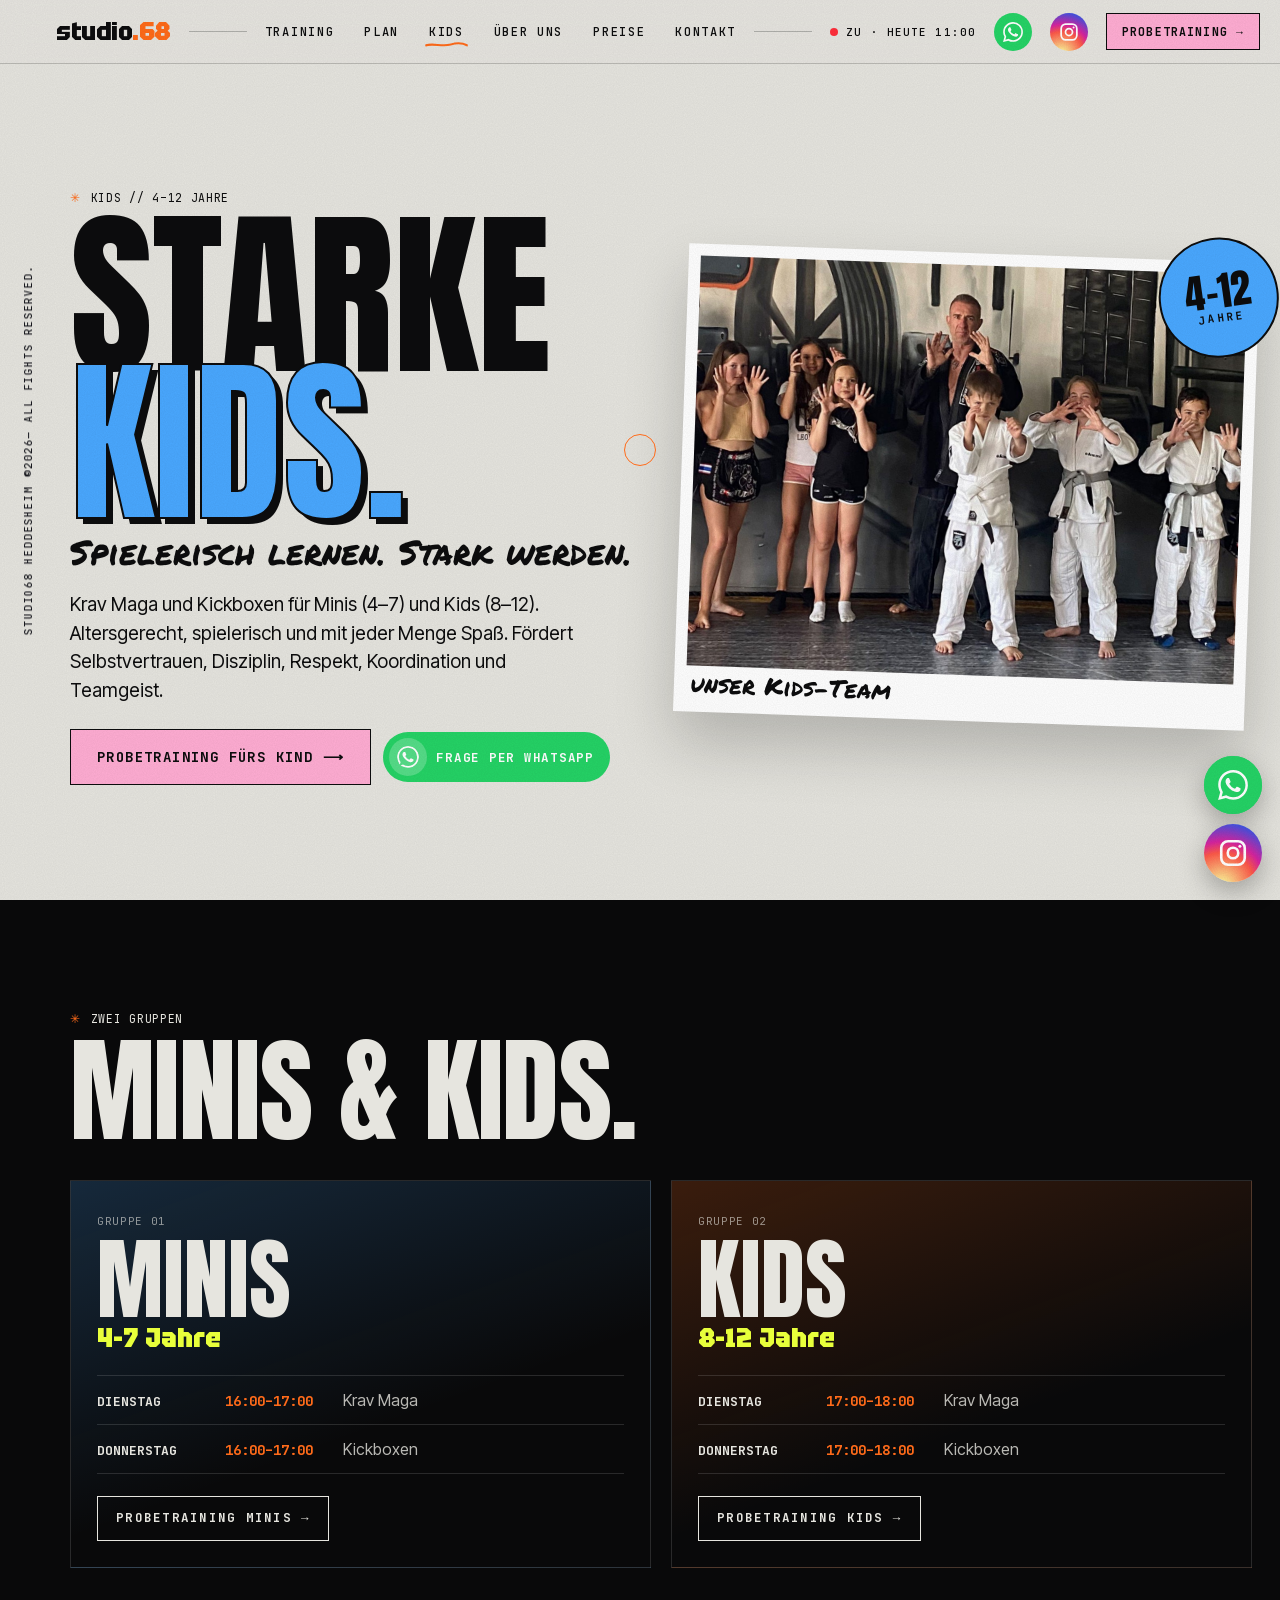
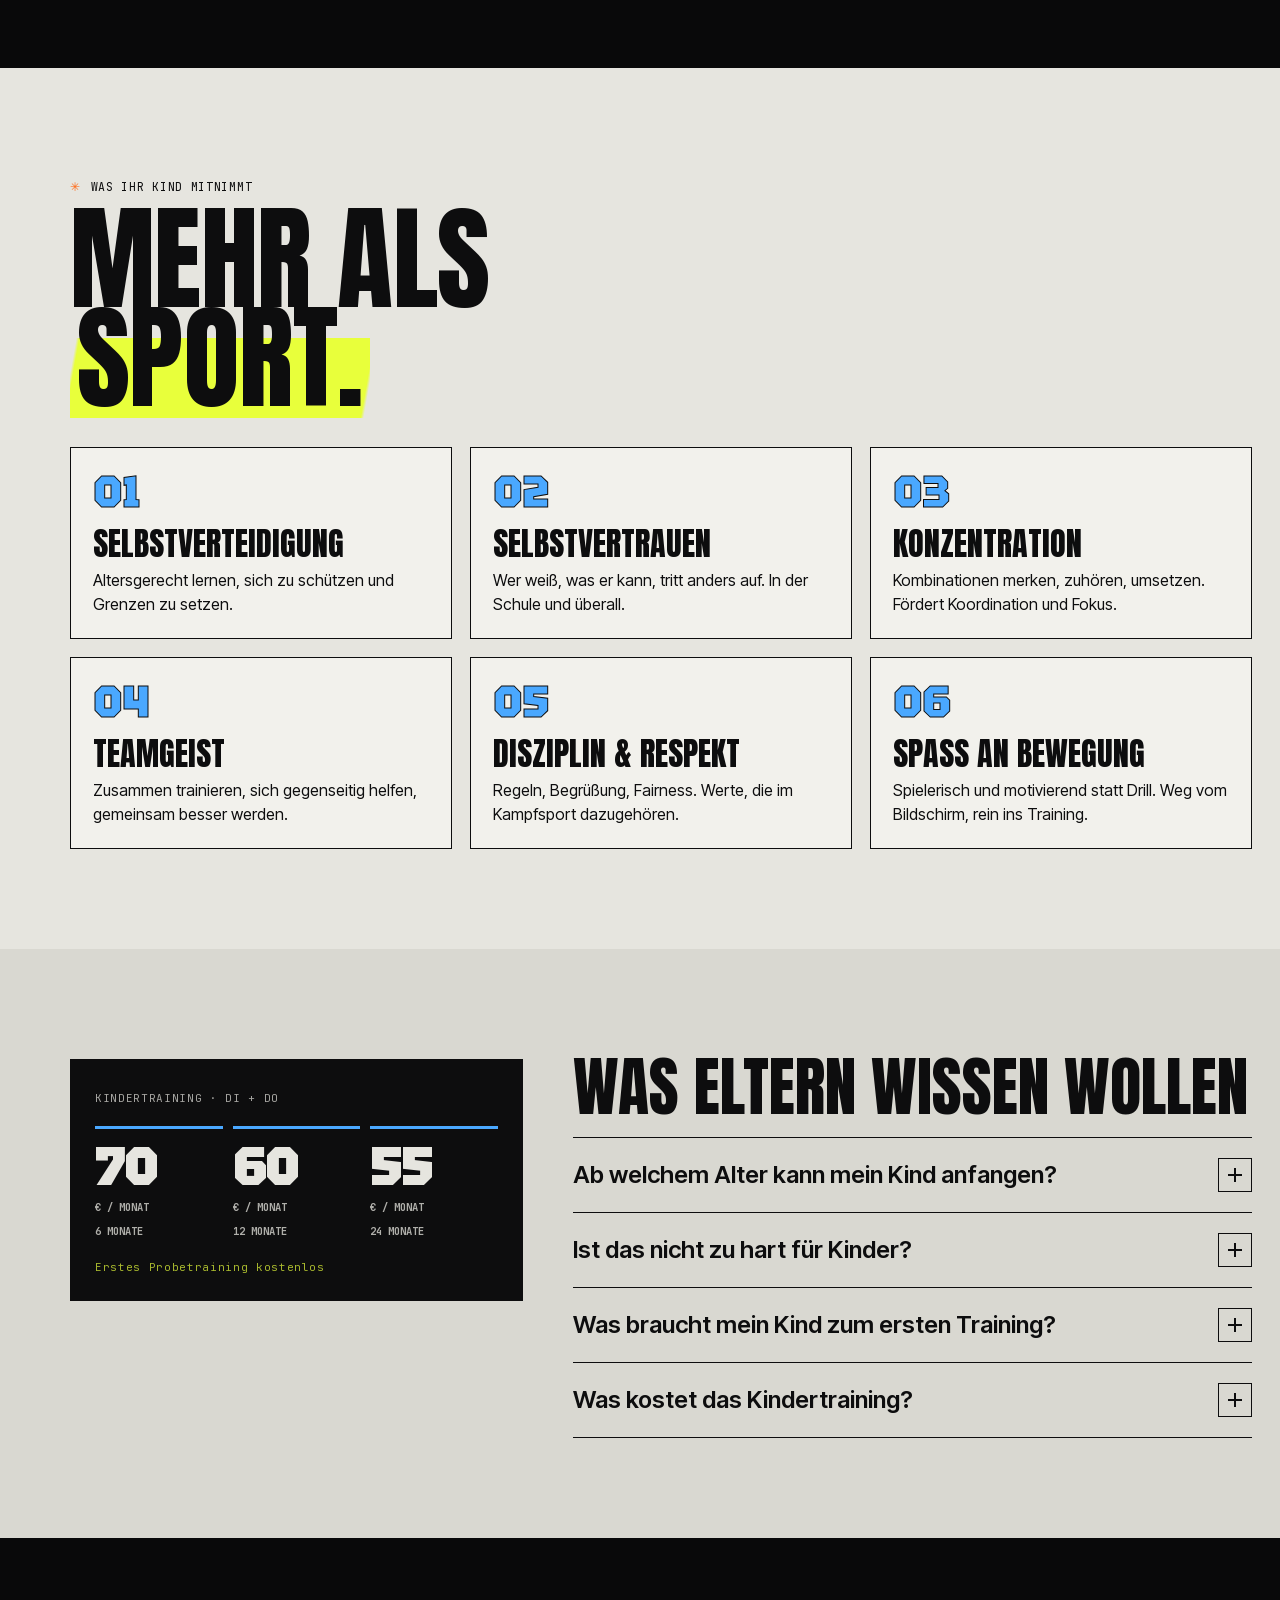
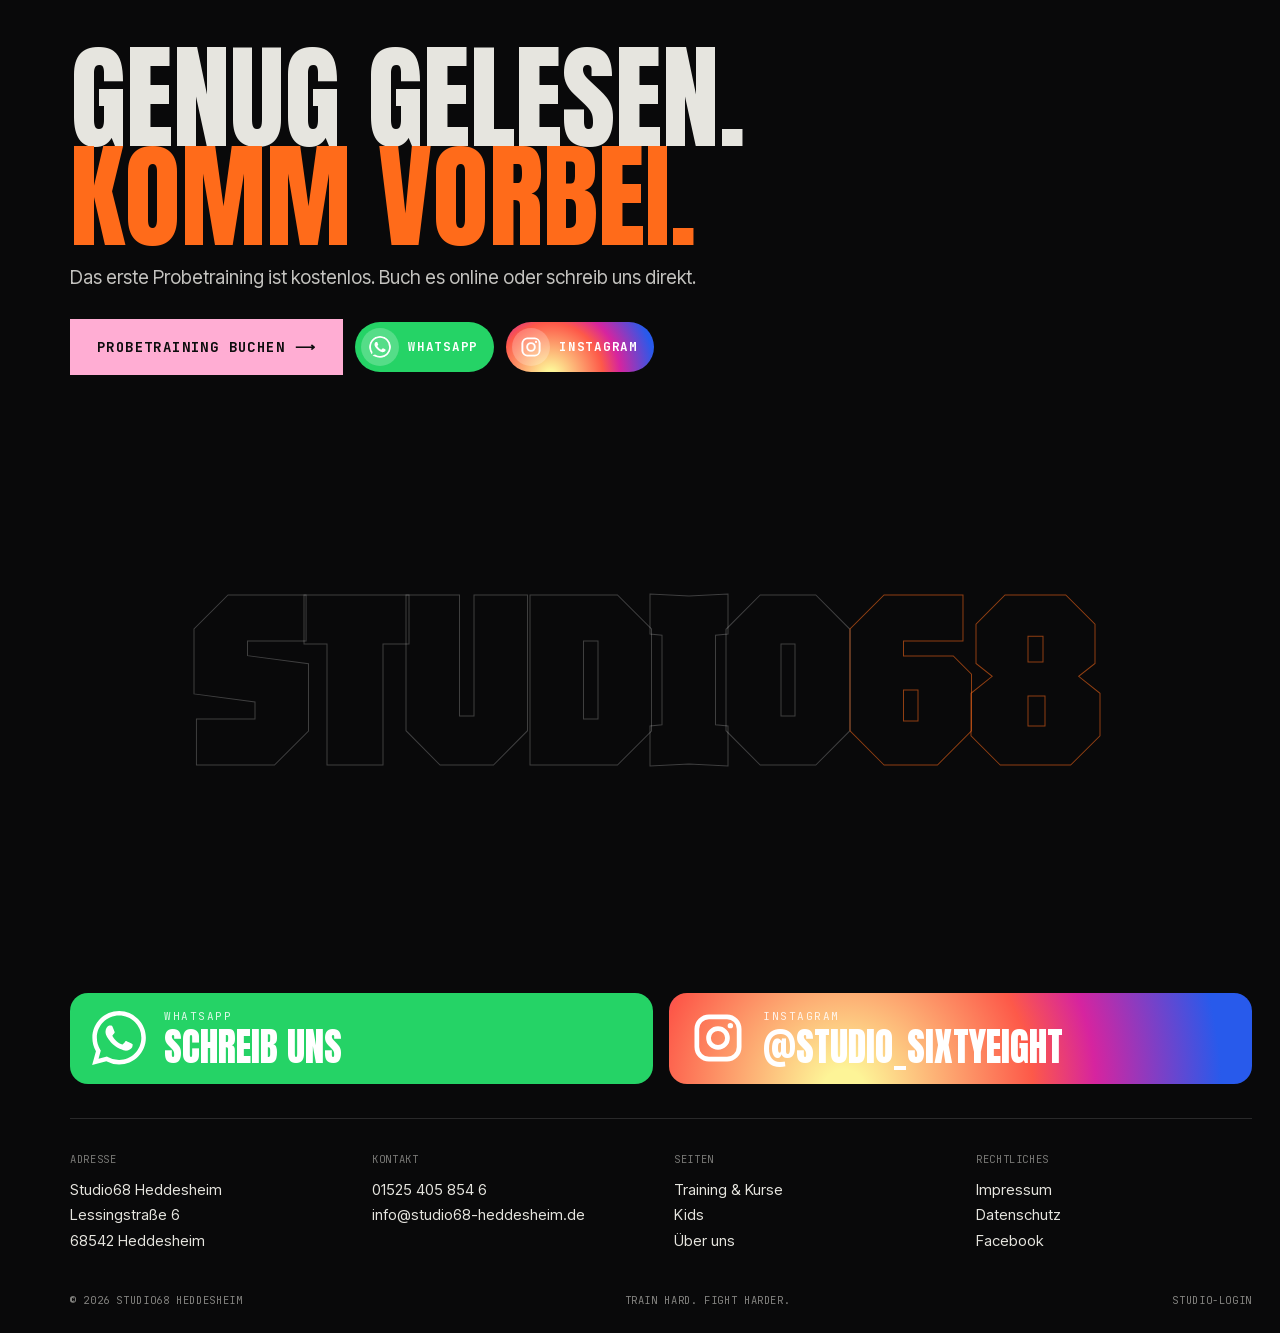
==== kids.html @ 2f8020ce "Vorschau 2026-10-18 02:53" ====
<!doctype html>
<html lang="de">
<head>
<meta charset="utf-8">
<meta name="robots" content="noindex, nofollow">
<meta name="viewport" content="width=device-width, initial-scale=1, viewport-fit=cover">
<title>Kampfsport für Kinder in Heddesheim – Krav Maga & Kickboxen ab 4 · Studio68</title>
<meta name="description" content="Kindertraining im Studio68 Heddesheim: Krav Maga und Kickboxen für Minis (4–7) und Kids (8–12). Selbstvertrauen, Respekt, Koordination. Probetraining kostenlos.">
<link rel="canonical" href="https://studio68-heddesheim.de/kids.html">
<meta property="og:title" content="Kampfsport für Kinder in Heddesheim – Krav Maga & Kickboxen ab 4 · Studio68">
<meta property="og:description" content="Kindertraining im Studio68 Heddesheim: Krav Maga und Kickboxen für Minis (4–7) und Kids (8–12). Selbstvertrauen, Respekt, Koordination. Probetraining kostenlos.">
<meta property="og:image" content="https://studio68-heddesheim.de/assets/img/og.jpg">
<meta name="theme-color" content="#0b0b0c">
<link rel="icon" href="assets/img/favicon.svg" type="image/svg+xml">
<link rel="stylesheet" href="assets/fonts/fonts.css">
<link rel="stylesheet" href="assets/css/main.css">
<script type="importmap">{ "imports": { "three": "./vendor/three/build/three.module.min.js", "three/addons/": "./vendor/three/addons/" } }</script>
</head>
<body class="sub" data-page="kids">
<main>

<section class="ki-hero paper">
  <div class="ki-l">
    <div class="mono sh-k"><span class="ast">✳</span> KIDS // 4–12 JAHRE</div>
    <h1 class="ki-h">STARKE<br><span>KIDS.</span></h1>
    <p class="ki-lede hand">Spielerisch lernen. Stark werden.</p>
    <p class="ki-text" id="kiText"></p>
    <div class="ki-btns"><a class="btn btn-pink btn-xl" href="./?d=kids#probetraining">Probetraining fürs Kind <span class="arr">⟶</span></a>
      <a class="soc-chip soc-wa" id="kiWa" href="#" target="_blank" rel="noopener"><svg class="ico" viewBox="0 0 24 24" aria-hidden="true"><path fill="currentColor" d="M12.04 2a9.9 9.9 0 0 0-8.5 14.98L2 22l5.17-1.36A9.9 9.9 0 1 0 12.04 2z"/></svg><span>Frage per WhatsApp</span></a></div>
  </div>
  <figure class="ki-photo"><img id="kiPhoto" src="assets/img/kids-group.jpg" alt="Kinder im Studio68"><figcaption class="hand">unser Kids-Team</figcaption><span class="ki-sticker"><b>4–12</b><small>JAHRE</small></span></figure>
</section>

<section class="ki-groups night">
  <div class="mono sh-k"><span class="ast">✳</span> ZWEI GRUPPEN</div>
  <h2 class="sh-h">MINIS &amp; KIDS.</h2>
  <div class="kg-row" id="kiGroups"></div>
</section>

<section class="ki-ben paper">
  <div class="mono sh-k"><span class="ast">✳</span> WAS IHR KIND MITNIMMT</div>
  <h2 class="sh-h">MEHR ALS<br><span class="mark-hi">SPORT.</span></h2>
  <div class="kb-grid" id="kiBen"></div>
</section>

<section class="ki-parents paper-2">
  <div class="ki-pr" id="kiPrice"></div>
  <div class="faq ki-faq"><h2 class="faq-h">Was Eltern wissen wollen</h2><div id="kiFaq"></div></div>
</section>

<section class="cta-band night" id="ctaBand"></section>
</main>
<noscript><p style="padding:2rem">Bitte JavaScript aktivieren. Telefon: 01525 405 854 6 · info@studio68-heddesheim.de</p></noscript>
<script type="module" src="assets/js/pages.js"></script>
</body>
</html>
---- assets/fonts/fonts.css ----
@font-face {
  font-family: 'Anton';
  font-style: normal;
  font-weight: 400;
  font-display: swap;
  src: url(../fonts/Anton-latin-ext-1Ptgg87LRO.woff2) format('woff2');
  unicode-range: U+0100-02BA, U+02BD-02C5, U+02C7-02CC, U+02CE-02D7, U+02DD-02FF, U+0304, U+0308, U+0329, U+1D00-1DBF, U+1E00-1E9F, U+1EF2-1EFF, U+2020, U+20A0-20AB, U+20AD-20C4, U+2113, U+2C60-2C7F, U+A720-A7FF;
}
@font-face {
  font-family: 'Anton';
  font-style: normal;
  font-weight: 400;
  font-display: swap;
  src: url(../fonts/Anton-latin-1Ptgg87LRO.woff2) format('woff2');
  unicode-range: U+0000-00FF, U+0131, U+0152-0153, U+02BB-02BC, U+02C6, U+02DA, U+02DC, U+0304, U+0308, U+0329, U+2000-206F, U+20AC, U+2122, U+2191, U+2193, U+2212, U+2215, U+FEFF, U+FFFD;
}
@font-face {
  font-family: 'Caveat';
  font-style: normal;
  font-weight: 500 700;
  font-display: swap;
  src: url(../fonts/Caveat-latin-ext-Wnz6HAc5bA.woff2) format('woff2');
  unicode-range: U+0100-02BA, U+02BD-02C5, U+02C7-02CC, U+02CE-02D7, U+02DD-02FF, U+0304, U+0308, U+0329, U+1D00-1DBF, U+1E00-1E9F, U+1EF2-1EFF, U+2020, U+20A0-20AB, U+20AD-20C4, U+2113, U+2C60-2C7F, U+A720-A7FF;
}
@font-face {
  font-family: 'Caveat';
  font-style: normal;
  font-weight: 500 700;
  font-display: swap;
  src: url(../fonts/Caveat-latin-Wnz6HAc5bA.woff2) format('woff2');
  unicode-range: U+0000-00FF, U+0131, U+0152-0153, U+02BB-02BC, U+02C6, U+02DA, U+02DC, U+0304, U+0308, U+0329, U+2000-206F, U+20AC, U+2122, U+2191, U+2193, U+2212, U+2215, U+FEFF, U+FFFD;
}
@font-face {
  font-family: 'Inter Tight';
  font-style: normal;
  font-weight: 400 800;
  font-display: swap;
  src: url(../fonts/InterTight-latin-ext-NGSwv5HMAF.woff2) format('woff2');
  unicode-range: U+0100-02BA, U+02BD-02C5, U+02C7-02CC, U+02CE-02D7, U+02DD-02FF, U+0304, U+0308, U+0329, U+1D00-1DBF, U+1E00-1E9F, U+1EF2-1EFF, U+2020, U+20A0-20AB, U+20AD-20C4, U+2113, U+2C60-2C7F, U+A720-A7FF;
}
@font-face {
  font-family: 'Inter Tight';
  font-style: normal;
  font-weight: 400 800;
  font-display: swap;
  src: url(../fonts/InterTight-latin-NGSwv5HMAF.woff2) format('woff2');
  unicode-range: U+0000-00FF, U+0131, U+0152-0153, U+02BB-02BC, U+02C6, U+02DA, U+02DC, U+0304, U+0308, U+0329, U+2000-206F, U+20AC, U+2122, U+2191, U+2193, U+2212, U+2215, U+FEFF, U+FFFD;
}
@font-face {
  font-family: 'JetBrains Mono';
  font-style: normal;
  font-weight: 400;
  font-display: swap;
  src: url(../fonts/JetBrainsMono-latin-ext-tDbv2o-flE.woff2) format('woff2');
  unicode-range: U+0100-02BA, U+02BD-02C5, U+02C7-02CC, U+02CE-02D7, U+02DD-02FF, U+0304, U+0308, U+0329, U+1D00-1DBF, U+1E00-1E9F, U+1EF2-1EFF, U+2020, U+20A0-20AB, U+20AD-20C4, U+2113, U+2C60-2C7F, U+A720-A7FF;
}
@font-face {
  font-family: 'JetBrains Mono';
  font-style: normal;
  font-weight: 400;
  font-display: swap;
  src: url(../fonts/JetBrainsMono-latin-tDbv2o-flE.woff2) format('woff2');
  unicode-range: U+0000-00FF, U+0131, U+0152-0153, U+02BB-02BC, U+02C6, U+02DA, U+02DC, U+0304, U+0308, U+0329, U+2000-206F, U+20AC, U+2122, U+2191, U+2193, U+2212, U+2215, U+FEFF, U+FFFD;
}
@font-face {
  font-family: 'JetBrains Mono';
  font-style: normal;
  font-weight: 500;
  font-display: swap;
  src: url(../fonts/JetBrainsMono-latin-ext-tDbv2o-flE.woff2) format('woff2');
  unicode-range: U+0100-02BA, U+02BD-02C5, U+02C7-02CC, U+02CE-02D7, U+02DD-02FF, U+0304, U+0308, U+0329, U+1D00-1DBF, U+1E00-1E9F, U+1EF2-1EFF, U+2020, U+20A0-20AB, U+20AD-20C4, U+2113, U+2C60-2C7F, U+A720-A7FF;
}
@font-face {
  font-family: 'JetBrains Mono';
  font-style: normal;
  font-weight: 500;
  font-display: swap;
  src: url(../fonts/JetBrainsMono-latin-tDbv2o-flE.woff2) format('woff2');
  unicode-range: U+0000-00FF, U+0131, U+0152-0153, U+02BB-02BC, U+02C6, U+02DA, U+02DC, U+0304, U+0308, U+0329, U+2000-206F, U+20AC, U+2122, U+2191, U+2193, U+2212, U+2215, U+FEFF, U+FFFD;
}
@font-face {
  font-family: 'JetBrains Mono';
  font-style: normal;
  font-weight: 700;
  font-display: swap;
  src: url(../fonts/JetBrainsMono-latin-ext-tDbv2o-flE.woff2) format('woff2');
  unicode-range: U+0100-02BA, U+02BD-02C5, U+02C7-02CC, U+02CE-02D7, U+02DD-02FF, U+0304, U+0308, U+0329, U+1D00-1DBF, U+1E00-1E9F, U+1EF2-1EFF, U+2020, U+20A0-20AB, U+20AD-20C4, U+2113, U+2C60-2C7F, U+A720-A7FF;
}
@font-face {
  font-family: 'JetBrains Mono';
  font-style: normal;
  font-weight: 700;
  font-display: swap;
  src: url(../fonts/JetBrainsMono-latin-tDbv2o-flE.woff2) format('woff2');
  unicode-range: U+0000-00FF, U+0131, U+0152-0153, U+02BB-02BC, U+02C6, U+02DA, U+02DC, U+0304, U+0308, U+0329, U+2000-206F, U+20AC, U+2122, U+2191, U+2193, U+2212, U+2215, U+FEFF, U+FFFD;
}
@font-face {
  font-family: 'Michroma';
  font-style: normal;
  font-weight: 400;
  font-display: swap;
  src: url(../fonts/Michroma-latin-ext-PN_zRfy9qW.woff2) format('woff2');
  unicode-range: U+0100-02BA, U+02BD-02C5, U+02C7-02CC, U+02CE-02D7, U+02DD-02FF, U+0304, U+0308, U+0329, U+1D00-1DBF, U+1E00-1E9F, U+1EF2-1EFF, U+2020, U+20A0-20AB, U+20AD-20C4, U+2113, U+2C60-2C7F, U+A720-A7FF;
}
@font-face {
  font-family: 'Michroma';
  font-style: normal;
  font-weight: 400;
  font-display: swap;
  src: url(../fonts/Michroma-latin-PN_zRfy9qW.woff2) format('woff2');
  unicode-range: U+0000-00FF, U+0131, U+0152-0153, U+02BB-02BC, U+02C6, U+02DA, U+02DC, U+0304, U+0308, U+0329, U+2000-206F, U+20AC, U+2122, U+2191, U+2193, U+2212, U+2215, U+FEFF, U+FFFD;
}
@font-face {
  font-family: 'Permanent Marker';
  font-style: normal;
  font-weight: 400;
  font-display: swap;
  src: url(../fonts/PermanentMarker-latin-Fh4uPib9Iy.woff2) format('woff2');
  unicode-range: U+0000-00FF, U+0131, U+0152-0153, U+02BB-02BC, U+02C6, U+02DA, U+02DC, U+0304, U+0308, U+0329, U+2000-206F, U+20AC, U+2122, U+2191, U+2193, U+2212, U+2215, U+FEFF, U+FFFD;
}
@font-face {
  font-family: 'Tektur';
  font-style: normal;
  font-weight: 400 900;
  font-stretch: 75% 100%;
  font-display: swap;
  src: url(../fonts/Tektur-latin-ext-XoHn2YHtS7.woff2) format('woff2');
  unicode-range: U+0100-02BA, U+02BD-02C5, U+02C7-02CC, U+02CE-02D7, U+02DD-02FF, U+0304, U+0308, U+0329, U+1D00-1DBF, U+1E00-1E9F, U+1EF2-1EFF, U+2020, U+20A0-20AB, U+20AD-20C4, U+2113, U+2C60-2C7F, U+A720-A7FF;
}
@font-face {
  font-family: 'Tektur';
  font-style: normal;
  font-weight: 400 900;
  font-stretch: 75% 100%;
  font-display: swap;
  src: url(../fonts/Tektur-latin-XoHn2YHtS7.woff2) format('woff2');
  unicode-range: U+0000-00FF, U+0131, U+0152-0153, U+02BB-02BC, U+02C6, U+02DA, U+02DC, U+0304, U+0308, U+0329, U+2000-206F, U+20AC, U+2122, U+2191, U+2193, U+2212, U+2215, U+FEFF, U+FFFD;
}
---- assets/css/main.css ----
/* ==========================================================================
   STUDIO68 HEDDESHEIM — Cybercore × Editorial × Gen X Soft Club
   ========================================================================== */
:root {
  --paper: #e6e5df;
  --paper-2: #d9d8d1;
  --paper-3: #f2f1ec;
  --ink: #0d0d0e;
  --ink-2: #2a2a2d;
  --line: rgba(13, 13, 14, .2);
  --night: #09090a;
  --night-2: #111113;
  --nline: rgba(255, 255, 255, .13);
  --orange: #ff6b1a;
  --orange-d: #e2520a;
  --pink: #ff5aa8;
  --pink-soft: #ffadd3;
  --hi: #e8ff3b;
  --teal: #3fe0cf;
  --red: #ff2e3b;
  --green: #31d158;
  --f-display: 'Anton', 'Impact', sans-serif;
  --f-tech: 'Tektur', 'Inter Tight', sans-serif;
  --f-mono: 'JetBrains Mono', ui-monospace, monospace;
  --f-body: 'Inter Tight', system-ui, sans-serif;
  --f-hand: 'Permanent Marker', 'Caveat', cursive;
  --f-script: 'Caveat', cursive;
  --f-wide: 'Michroma', 'Tektur', sans-serif;
  --gut: 56px;
  --hdr: 64px;
  --ease: cubic-bezier(.2, .8, .2, 1);
  --ease-o: cubic-bezier(.16, 1, .3, 1);
}
@media (max-width: 900px) { :root { --gut: 16px; --hdr: 58px; } }

*, *::before, *::after { box-sizing: border-box; }
html { -webkit-text-size-adjust: 100%; scroll-padding-top: var(--hdr); }
body {
  margin: 0; background: var(--paper); color: var(--ink);
  font: 400 16px/1.5 var(--f-body); overflow-x: clip;
  -webkit-font-smoothing: antialiased; text-rendering: optimizeLegibility;
}
body.is-loading { overflow: hidden; }
img { display: block; max-width: 100%; }
a { color: inherit; }
button { font: inherit; color: inherit; cursor: pointer; }
.mono { font-family: var(--f-mono); letter-spacing: .06em; }
.hand { font-family: var(--f-hand); }
.tech { font-family: var(--f-tech); }
.sr { position: absolute; width: 1px; height: 1px; overflow: hidden; clip: rect(0 0 0 0); white-space: nowrap; }
.ast { color: var(--orange); display: inline-block; animation: spin 6s linear infinite; }
@keyframes spin { to { transform: rotate(360deg); } }
::selection { background: var(--orange); color: var(--ink); }

/* grain over everything */
body::after {
  content: ''; position: fixed; inset: 0; z-index: 9990; pointer-events: none; opacity: .07;
  background-image: url("data:image/svg+xml;utf8,<svg xmlns='http://www.w3.org/2000/svg' width='160' height='160'><filter id='n'><feTurbulence type='fractalNoise' baseFrequency='.9' numOctaves='2' stitchTiles='stitch'/><feColorMatrix values='0 0 0 0 0 0 0 0 0 0 0 0 0 0 0 0 0 0 .9 0'/></filter><rect width='100%' height='100%' filter='url(%23n)'/></svg>");
  animation: grainBg 1s steps(6) infinite;
}
@keyframes grainBg { 0%{background-position:0 0} 20%{background-position:-37px 23px} 40%{background-position:41px -52px} 60%{background-position:-60px -11px} 80%{background-position:29px 47px} 100%{background-position:0 0} }
@keyframes grain { 0%{transform:translate(0,0)} 20%{transform:translate(-3%,2%)} 40%{transform:translate(2%,-4%)} 60%{transform:translate(-4%,-1%)} 80%{transform:translate(3%,3%)} 100%{transform:translate(0,0)} }

/* ---------- buttons ---------- */
.btn {
  display: inline-flex; align-items: center; justify-content: center; gap: .7em;
  font: 600 12.5px/1 var(--f-mono); letter-spacing: .1em; text-transform: uppercase; text-decoration: none;
  padding: 15px 18px; border: 1.5px solid var(--ink); background: transparent; color: var(--ink);
  transition: transform .25s var(--ease), box-shadow .25s var(--ease), background .2s, color .2s;
  white-space: nowrap; position: relative;
}
.btn:hover { transform: translate(-3px, -3px); box-shadow: 4px 4px 0 var(--ink); }
.btn:active { transform: translate(0, 0); box-shadow: 0 0 0 var(--ink); }
.btn .arr { display: inline-block; transition: transform .3s var(--ease); }
.btn:hover .arr { transform: translateX(5px); }
.btn-pink { background: var(--pink-soft); }
.btn-pink:hover { background: var(--pink); }
.btn-orange { background: var(--orange); }
.btn-ink { background: var(--ink); color: var(--paper); }
.btn-ink:hover { box-shadow: 4px 4px 0 var(--orange); }
.btn-line { background: transparent; }
.btn-xl { font-size: 14px; padding: 20px 26px; }
.night .btn, .genx .btn { border-color: var(--paper); color: var(--paper); }
.night .btn:hover { box-shadow: 4px 4px 0 var(--paper); }
.night .btn-orange, .night .btn-pink { color: var(--ink); border-color: var(--ink); }
.night .btn-pink { border-color: var(--pink-soft); }

/* ---------- preloader ---------- */
.boot { position: fixed; inset: 0; z-index: 10000; background: var(--night); color: var(--paper); display: grid; place-items: center; transition: clip-path .9s var(--ease-o); clip-path: inset(0 0 0 0); }
.boot.out { clip-path: inset(0 0 100% 0); }
.boot-in { width: min(680px, 86vw); }
.boot-top, .boot-bot { display: flex; justify-content: space-between; font: 500 11px var(--f-mono); letter-spacing: .14em; opacity: .65; }
.boot-round { font: 400 clamp(80px, 18vw, 220px)/.9 var(--f-display); margin: 18px 0 14px; letter-spacing: -.01em; }
.boot-round b { color: var(--orange); font-weight: 400; }
.boot-bar { height: 3px; background: rgba(255, 255, 255, .12); margin-bottom: 12px; }
.boot-bar i { display: block; height: 100%; width: 0; background: var(--orange); transition: width .3s; }

/* ---------- header ---------- */
.hdr {
  position: fixed; top: 0; left: 0; right: 0; z-index: 900; height: var(--hdr);
  display: flex; align-items: center; gap: 18px; padding: 0 20px 0 var(--gut);
  background: rgba(230, 229, 223, .78); backdrop-filter: blur(12px) saturate(1.2); -webkit-backdrop-filter: blur(12px) saturate(1.2);
  border-bottom: 1px solid var(--line); transition: background .35s, color .35s, border-color .35s, transform .4s var(--ease);
}
.hdr.dark { background: rgba(9, 9, 10, .72); color: var(--paper); border-color: var(--nline); }
.hdr-logo { font: 800 25px/1 var(--f-tech); letter-spacing: -.02em; text-decoration: none; display: flex; align-items: baseline; }
.hdr-logo i { font-style: normal; color: var(--orange); }
.hdr-logo b { color: var(--orange); font-weight: 900; }
.hdr-line { flex: 1; height: 1px; background: currentColor; opacity: .25; min-width: 20px; }
.hdr-nav { display: flex; gap: 30px; }
.hdr-nav a { font: 500 12px var(--f-mono); letter-spacing: .14em; text-transform: uppercase; text-decoration: none; position: relative; padding: 6px 0; }
.hdr-nav a::after { content: ''; position: absolute; left: -4px; right: -4px; bottom: -2px; height: 7px; background: url("data:image/svg+xml;utf8,<svg xmlns='http://www.w3.org/2000/svg' viewBox='0 0 100 8' preserveAspectRatio='none'><path d='M2 5 C 20 2, 40 7, 60 4 S 90 3, 98 5' stroke='%23ff6b1a' stroke-width='2.4' fill='none' stroke-linecap='round'/></svg>") center/100% 100% no-repeat; transform: scaleX(0); transform-origin: left; transition: transform .35s var(--ease); }
.hdr-nav a:hover::after, .hdr-nav a.on::after { transform: scaleX(1); }
.hdr-round { flex: 1; display: flex; align-items: center; gap: 12px; position: relative; min-width: 0; }
.hdr-round .hdr-line { flex: 1; }
.hr-txt { font-size: 10.5px; letter-spacing: .12em; white-space: nowrap; opacity: .75; text-transform: uppercase; }
.hr-txt b { font-weight: 800; color: var(--orange); }
.hr-bar { position: absolute; left: 0; right: 0; bottom: -22px; height: 2px; }
.hr-bar i { display: block; height: 100%; width: 0; background: var(--orange); }
@media (max-width: 1640px) { .hr-txt { display: none; } }
.hdr-status { display: flex; align-items: center; gap: 8px; font: 500 11px var(--f-mono); letter-spacing: .1em; text-transform: uppercase; white-space: nowrap; }
.hdr-status i { width: 8px; height: 8px; border-radius: 50%; background: var(--red); box-shadow: 0 0 0 0 currentColor; }
.hdr-status.open i { background: var(--green); animation: pulse 1.8s infinite; }
@keyframes pulse { 0% { box-shadow: 0 0 0 0 rgba(49, 209, 88, .6); } 70% { box-shadow: 0 0 0 9px rgba(49, 209, 88, 0); } 100% { box-shadow: 0 0 0 0 rgba(49, 209, 88, 0); } }
.hdr-cta { padding: 12px 15px; font-size: 11.5px; }
.hdr.dark .hdr-cta { color: var(--ink); border-color: var(--pink-soft); }
.hdr-burger { display: none; width: 44px; height: 44px; border: 1.5px solid currentColor; background: transparent; position: relative; }
.hdr-burger i { position: absolute; left: 11px; right: 11px; height: 2px; background: currentColor; transition: transform .3s var(--ease), top .3s; }
.hdr-burger i:first-child { top: 16px; } .hdr-burger i:last-child { top: 25px; }
.menu-open .hdr-burger i:first-child { top: 20px; transform: rotate(45deg); }
.menu-open .hdr-burger i:last-child { top: 20px; transform: rotate(-45deg); }

.menu { position: fixed; inset: 0; z-index: 890; background: var(--night); color: var(--paper); padding: calc(var(--hdr) + 24px) var(--gut) 28px; display: flex; flex-direction: column; justify-content: space-between; clip-path: circle(0 at calc(100% - 40px) 30px); transition: clip-path .7s var(--ease-o); visibility: hidden; }
.menu-open .menu { clip-path: circle(150% at calc(100% - 40px) 30px); visibility: visible; }
.menu-open .hdr { background: transparent; color: var(--paper); border-color: transparent; backdrop-filter: none; }
.menu-grid { position: absolute; inset: 0; background-image: linear-gradient(var(--nline) 1px, transparent 1px), linear-gradient(90deg, var(--nline) 1px, transparent 1px); background-size: 25% 20%; opacity: .5; pointer-events: none; }
.menu-nav { position: relative; display: flex; flex-direction: column; }
.menu-nav a { font: 400 clamp(46px, 13vw, 92px)/1.02 var(--f-display); text-transform: uppercase; text-decoration: none; display: flex; align-items: flex-start; gap: 10px; transform: translateY(30px); opacity: 0; transition: transform .6s var(--ease-o), opacity .6s, color .2s; }
.menu-nav a small { font: 500 11px var(--f-mono); color: var(--orange); margin-top: 10px; }
.menu-nav a:hover { color: var(--orange); }
.menu-open .menu-nav a { transform: none; opacity: 1; }
.menu-open .menu-nav a:nth-child(2) { transition-delay: .04s; } .menu-open .menu-nav a:nth-child(3) { transition-delay: .08s; }
.menu-open .menu-nav a:nth-child(4) { transition-delay: .12s; } .menu-open .menu-nav a:nth-child(5) { transition-delay: .16s; } .menu-open .menu-nav a:nth-child(6) { transition-delay: .2s; }
.menu-foot { position: relative; display: flex; flex-wrap: wrap; gap: 10px 22px; font: 500 12px var(--f-mono); letter-spacing: .12em; text-transform: uppercase; }
.menu-live { width: 100%; color: var(--teal); }

/* ---------- rails ---------- */
.rail-l { position: fixed; left: 0; top: 50%; z-index: 50; width: var(--gut); display: flex; justify-content: center; pointer-events: none; }
.rail-l { left: calc(var(--gut) / 2); width: auto; transform: translate(-50%, -50%) rotate(-90deg); font: 500 10.5px var(--f-mono); letter-spacing: .18em; white-space: nowrap; mix-blend-mode: difference; color: #fff; }
.rail-r { position: fixed; right: 14px; bottom: 18px; z-index: 60; width: 116px; font: 500 10px var(--f-mono); letter-spacing: .12em; color: #fff; mix-blend-mode: difference; pointer-events: none; text-align: right; }
.rail-round b { font: 400 30px/1 var(--f-display); letter-spacing: 0; }
.rail-name { margin: 2px 0 2px; }
.rail-clock { font: 700 13px var(--f-mono); }
.rail-bar { height: 2px; background: rgba(255, 255, 255, .25); margin-top: 5px; }
.rail-bar i { display: block; height: 100%; background: #fff; width: 0; }

/* ---------- section basics ---------- */
section { position: relative; }
.paper { background: var(--paper); }
.paper-2 { background: var(--paper-2); }
.night { background: var(--night); color: var(--paper); }
.sh-k { font-size: 11.5px; text-transform: uppercase; display: flex; gap: 10px; align-items: center; }
.sh-h { font: 400 clamp(56px, 9vw, 150px)/.86 var(--f-display); margin: 14px 0 0; text-transform: uppercase; letter-spacing: -.005em; }
.mark-hi { background: linear-gradient(100deg, transparent 0 2%, var(--hi) 3% 97%, transparent 98%) 0 72% / 100% 46% no-repeat; padding: 0 .06em; }

/* ==========================================================================
   R1 HERO
   ========================================================================== */
.hero { min-height: 100svh; padding: calc(var(--hdr) + 26px) 28px 28px var(--gut); overflow: hidden; isolation: isolate; }
.cyber-lines { position: absolute; inset: 0; pointer-events: none; }
.cyber-lines i { position: absolute; background: var(--line); z-index: 0; }
.cyber-lines i:nth-child(1) { left: var(--gut); top: var(--hdr); bottom: 0; width: 1px; }
.cyber-lines i:nth-child(2) { right: 28px; top: var(--hdr); bottom: 0; width: 1px; }
.cyber-lines i:nth-child(3) { left: 0; right: 0; bottom: 104px; height: 1px; }
.cyber-lines i:nth-child(4) { left: 52%; top: var(--hdr); height: 40px; width: 1px; }
.hero-kicker { position: relative; z-index: 3; font-size: 11.5px; display: flex; gap: 10px; align-items: center; padding-left: 14px; }
.hero-kicker .sep { opacity: .35; }

.hero-photo { position: absolute; right: 6.5vw; top: calc(var(--hdr) + 3vh); width: min(47vw, 82vh); aspect-ratio: 1; margin: 0; }
.hero-photo img { width: 100%; height: 100%; object-fit: cover; clip-path: polygon(29.3% 0, 70.7% 0, 100% 29.3%, 100% 70.7%, 70.7% 100%, 29.3% 100%, 0 70.7%, 0 29.3%); filter: contrast(1.06) saturate(1.08); transform: scale(1.08); transition: transform 1.6s var(--ease-o); }
.hero-photo figcaption { position: absolute; left: 4%; bottom: -24px; font-size: 10px; letter-spacing: .14em; opacity: .7; }
.hp-c { position: absolute; width: 18px; height: 18px; border: 0 solid var(--ink); }
.hp-c1 { left: -10px; top: -10px; border-left-width: 1.5px; border-top-width: 1.5px; }
.hp-c2 { right: -10px; top: -10px; border-right-width: 1.5px; border-top-width: 1.5px; }
.hp-c3 { left: -10px; bottom: -10px; border-left-width: 1.5px; border-bottom-width: 1.5px; }
.hp-c4 { right: -10px; bottom: -10px; border-right-width: 1.5px; border-bottom-width: 1.5px; }

.hero-title { position: relative; z-index: 3; margin: 3.2vh 0 0 -.04em; font: 400 clamp(76px, 13.4vw, 238px)/.84 var(--f-display); text-transform: uppercase; letter-spacing: -.008em; pointer-events: none; }
.ht-l { display: block; overflow: hidden; padding-bottom: .02em; }
.ht-w { display: inline-block; transform: translateY(105%); transition: transform 1.1s var(--ease-o); }
.ready .ht-w { transform: none; }
.ready .ht-l:nth-child(1) .ht-w:nth-child(2) { transition-delay: .06s; }
.ready .ht-l:nth-child(2) .ht-w { transition-delay: .12s; } .ready .ht-l:nth-child(2) .ht-w:nth-child(2) { transition-delay: .18s; }
.ready .ht-l:nth-child(3) .ht-w { transition-delay: .26s; }
.ht-l:nth-child(3) { overflow: visible; }
.ht-fit { position: relative; color: var(--ink); }
.fit-circle { position: absolute; left: -16%; top: -6%; width: 136%; height: 118%; overflow: visible; pointer-events: none; }
.fit-circle path { fill: none; stroke: var(--hi); stroke-width: 9; stroke-linecap: round; stroke-dasharray: 1000; stroke-dashoffset: 1000; mix-blend-mode: multiply; filter: drop-shadow(0 0 0 rgba(0,0,0,0)); transition: stroke-dashoffset 1.2s .9s var(--ease); }
.ready .fit-circle path { stroke-dashoffset: 0; }

.hero-film { position: absolute; z-index: 5; right: 1.6vw; top: calc(var(--hdr) + 18px); width: 132px; background: #111; padding: 0 8px; transform: rotate(7deg); box-shadow: 0 14px 30px rgba(0, 0, 0, .25); }
.film-holes { height: 16px; background: repeating-linear-gradient(90deg, transparent 0 5px, #e9e9e9 5px 12px, transparent 12px 17px) center/100% 8px no-repeat; }
.hero-film img { width: 100%; aspect-ratio: 3/4; object-fit: cover; filter: grayscale(.2) contrast(1.1); }
.hero-tag { position: absolute; z-index: 5; left: 9%; top: auto; bottom: 15%; font: 600 24px/1.05 var(--f-script); background: var(--hi); padding: 6px 12px 8px; transform: rotate(-5deg); box-shadow: 2px 3px 0 rgba(0, 0, 0, .08); }
.hero-tag b { font-weight: 700; }

.bag-canvas { position: absolute; inset: 0; width: 100%; height: 100%; z-index: 4; pointer-events: none; }
.scribbles { position: absolute; inset: 0; width: 100%; height: 100%; z-index: 5; pointer-events: none; overflow: visible; }
.scr { fill: none; stroke-linecap: round; stroke-linejoin: round; stroke-dasharray: 900; stroke-dashoffset: 900; transition: stroke-dashoffset 1.4s var(--ease); vector-effect: non-scaling-stroke; }
.scr-ink { stroke: var(--ink); stroke-width: 2.6; }
.ready .scr { stroke-dashoffset: 0; transition-delay: 1.3s; }
.hero-note { position: absolute; z-index: 6; left: 79%; top: 56%; font-size: 30px; transform: rotate(-9deg); color: var(--ink); pointer-events: none; white-space: nowrap; transition: opacity .4s; }
.hero-note::after { content: ''; position: absolute; left: -6px; right: -8px; bottom: 2px; height: 10px; background: var(--orange); opacity: .55; z-index: -1; transform: rotate(-1deg); }

.bag-hud { position: absolute; z-index: 6; right: 44px; bottom: 128px; width: 214px; padding: 10px 12px; border: 1px solid var(--ink); background: rgba(230, 229, 223, .82); font-size: 10.5px; backdrop-filter: blur(4px); }
.bag-hud::before, .bag-hud::after { content: ''; position: absolute; width: 7px; height: 7px; background: var(--ink); }
.bag-hud::before { left: -4px; top: -4px; } .bag-hud::after { right: -4px; bottom: -4px; }
.bh-row { display: flex; justify-content: space-between; align-items: center; gap: 8px; }
.bh-row b { font-weight: 700; }
.bh-big { display: flex; align-items: baseline; gap: 8px; margin: 2px 0 4px; }
.bh-big b { font: 800 50px/1 var(--f-tech); font-variant-numeric: tabular-nums; letter-spacing: -.02em; }
.bh-big span { font-size: 10px; opacity: .6; }
.bh-meter { height: 6px; border: 1px solid var(--ink); margin-bottom: 7px; position: relative; }
.bh-meter i { position: absolute; inset: 0 auto 0 0; width: 0; background: linear-gradient(90deg, var(--hi), var(--orange) 60%, var(--red)); transition: width .12s; }
.bh-snd { border: 1px solid var(--ink); background: transparent; font: 600 9.5px var(--f-mono); padding: 2px 5px; letter-spacing: .08em; }
.bh-snd[aria-pressed="false"] { opacity: .45; text-decoration: line-through; }
.bag-combo { position: absolute; z-index: 7; left: 58%; top: 26%; font-size: 52px; color: var(--orange); -webkit-text-stroke: 1.5px var(--ink); pointer-events: none; opacity: 0; transform: rotate(-8deg) scale(.6); transition: opacity .2s, transform .35s var(--ease-o); }
.bag-combo.on { opacity: 1; transform: rotate(-8deg) scale(1); }
.bag-dmg { position: absolute; inset: 0; z-index: 7; pointer-events: none; overflow: hidden; }
.dmg { position: absolute; font: 900 44px/1 var(--f-tech); color: var(--orange); -webkit-text-stroke: 1.5px var(--ink); text-shadow: 3px 3px 0 var(--ink); white-space: nowrap; animation: dmg 1s var(--ease-o) forwards; }
.dmg small { font: 700 13px var(--f-mono); -webkit-text-stroke: 0; color: var(--ink); text-shadow: none; margin-left: 4px; }
@keyframes dmg { 0% { transform: translate(-50%, -50%) scale(.4) rotate(-6deg); opacity: 0; } 15% { transform: translate(-50%, -80%) scale(1.15) rotate(-6deg); opacity: 1; } 100% { transform: translate(-50%, -190%) scale(1) rotate(-3deg); opacity: 0; } }
.impact { position: absolute; width: 10px; height: 10px; border: 3px solid var(--ink); border-radius: 50%; transform: translate(-50%, -50%); animation: impact .5s var(--ease-o) forwards; }
@keyframes impact { to { width: 170px; height: 170px; opacity: 0; border-width: 1px; } }
.bag-pop { position: absolute; z-index: 8; right: 44px; bottom: 128px; width: 214px; padding: 14px; background: var(--ink); color: var(--paper); transform: translateX(130%) rotate(4deg); transition: transform .7s var(--ease-o); }
.bag-pop:not(.on) { opacity: 0; visibility: hidden; }
.bag-pop.on { transform: none; }
.bag-pop span { font-size: 10px; opacity: .6; }
.bag-pop strong { display: block; font: 400 30px/1 var(--f-display); text-transform: uppercase; margin: 6px 0 12px; }
.bag-pop .btn { width: 100%; font-size: 11px; color: var(--ink); background: var(--orange); border-color: var(--orange); }
.hero.hit-shake { animation: shake .28s; }
@keyframes shake { 20% { transform: translate(-4px, 2px); } 40% { transform: translate(4px, -2px); } 60% { transform: translate(-2px, -1px); } 80% { transform: translate(2px, 1px); } }

.hero-sticker { position: absolute; z-index: 6; left: 41%; bottom: 128px; width: 132px; height: 132px; border-radius: 50%; background: var(--orange); display: grid; place-items: center; box-shadow: 0 0 0 1.5px var(--ink); }
.hero-sticker svg { position: absolute; inset: 0; animation: spin 14s linear infinite; }
.hero-sticker text { font: 700 13.5px var(--f-mono); letter-spacing: .16em; fill: var(--ink); }
.hero-sticker b { font: 400 44px/1 var(--f-display); }

.hero-bottom { position: absolute; z-index: 7; left: var(--gut); right: 28px; bottom: 26px; display: flex; align-items: center; gap: 14px; padding-left: 14px; }
.hb-meta { margin-left: auto; display: flex; gap: 46px; font-size: 11px; text-transform: lowercase; letter-spacing: .08em; }
.hb-meta span { position: relative; }
.hb-meta span::before { content: ''; position: absolute; left: 0; right: 0; top: -12px; height: 1px; background: var(--ink); opacity: .5; }

/* ==========================================================================
   TAPES
   ========================================================================== */
.tapes { position: relative; height: 170px; background: var(--ink); overflow: hidden; z-index: 2; }
.tape { position: absolute; left: -5%; right: -5%; height: 62px; display: flex; align-items: center; overflow: hidden; }
.tape-a { top: 26px; background: var(--orange); transform: rotate(-2.6deg); z-index: 2; box-shadow: 0 6px 0 rgba(0,0,0,.25); }
.tape-b { top: 84px; background: var(--paper); transform: rotate(2.2deg); }
.tape-b::before, .tape-b::after { content: ''; position: absolute; left: 0; right: 0; height: 7px; background: repeating-linear-gradient(-45deg, var(--ink) 0 9px, var(--hi) 9px 18px); }
.tape-b::before { top: 0; } .tape-b::after { bottom: 0; }
.tape-run { display: flex; white-space: nowrap; will-change: transform; }
.tape-run span { font: 400 34px/1 var(--f-display); text-transform: uppercase; padding: 0 22px; display: inline-flex; align-items: center; gap: 22px; }
.tape-run span::after { content: '✳'; font-size: 26px; }
.tape-b .tape-run span { font: 600 17px/1 var(--f-mono); letter-spacing: .1em; padding: 0 26px; }
.tape-b .tape-run span::after { content: '//'; color: var(--orange); font-size: 17px; }
.tape-run .alert { color: var(--red); }

/* ==========================================================================
   R2 OCTAGON
   ========================================================================== */
.octa { height: 560vh; }
.octa-sticky { position: sticky; top: 0; height: 100vh; height: 100svh; overflow: hidden; }
.octa-canvas { position: absolute; inset: 0; width: 100%; height: 100%; display: block; }
.octa-vignette { position: absolute; inset: 0; pointer-events: none; background: radial-gradient(120% 90% at 60% 45%, transparent 45%, rgba(9, 9, 10, .85) 100%), linear-gradient(90deg, rgba(9,9,10,.82) 0, rgba(9,9,10,.25) 42%, transparent 60%), linear-gradient(270deg, rgba(9,9,10,.85) 0, rgba(9,9,10,.5) 12%, transparent 22%); }
.octa-head { position: absolute; left: var(--gut); top: calc(var(--hdr) + 26px); z-index: 2; padding-left: 14px; }
.octa-k { font-size: 11.5px; display: flex; gap: 10px; }
.octa-h { font: 400 clamp(44px, 5.6vw, 96px)/.88 var(--f-display); margin: 12px 0 0; text-transform: uppercase; }
.octa-h span { color: transparent; -webkit-text-stroke: 1.5px var(--paper); }
.octa-card {
  --dc: var(--orange);
  max-height: calc(100svh - var(--hdr) - 200px); overflow: auto; scrollbar-width: none;
  position: absolute; left: var(--gut); bottom: 34px; z-index: 3; margin-left: 14px; width: min(520px, 40vw);
  background: rgba(12, 12, 14, .9); border: 1px solid var(--nline); padding: 20px 22px 22px;
  clip-path: polygon(0 0, calc(100% - 26px) 0, 100% 26px, 100% 100%, 26px 100%, 0 calc(100% - 26px));
}
.octa-card::before { content: ''; position: absolute; left: 0; top: 0; width: 64px; height: 4px; background: var(--dc); transition: background .4s; }
.octa-card.swap > * { animation: glitchIn .6s var(--ease-o) both; }
.octa-card.swap > *:nth-child(2) { animation-delay: .03s; } .octa-card.swap > *:nth-child(3) { animation-delay: .06s; } .octa-card.swap > *:nth-child(4) { animation-delay: .09s; } .octa-card.swap > *:nth-child(5) { animation-delay: .12s; } .octa-card.swap > *:nth-child(n+6) { animation-delay: .15s; }
@keyframes glitchIn { 0% { opacity: 0; transform: translateX(-14px); clip-path: inset(0 100% 0 0); } 40% { opacity: 1; } 100% { opacity: 1; transform: none; clip-path: inset(0 0 0 0); } }
.oc-top { display: flex; justify-content: space-between; font-size: 10.5px; color: var(--dc); text-transform: uppercase; }
.oc-name { font: 400 clamp(48px, 4.8vw, 80px)/.88 var(--f-display); margin: 8px 0 2px; text-transform: uppercase; }
.oc-tag { font: 600 26px/1.05 var(--f-script); color: var(--dc); margin: 4px 0 10px; }
.oc-text { font-size: 14.5px; line-height: 1.5; color: rgba(242, 241, 236, .78); margin: 0 0 12px; }
.oc-points { list-style: none; padding: 0; margin: 0 0 14px; display: grid; grid-template-columns: 1fr 1fr; gap: 6px 14px; }
.oc-points li { font: 500 11.5px/1.35 var(--f-mono); letter-spacing: .02em; padding-left: 16px; position: relative; text-transform: uppercase; }
.oc-points li::before { content: '+'; position: absolute; left: 0; color: var(--dc); font-weight: 700; }
.oc-meta { display: flex; gap: 26px; margin-bottom: 12px; }
.oc-meta .mono { font-size: 10px; opacity: .55; display: block; margin-bottom: 5px; }
.oc-int { display: flex; gap: 3px; }
.oc-int i { width: 16px; height: 9px; border: 1px solid var(--dc); }
.oc-int i.on { background: var(--dc); }
.oc-for { display: flex; flex-wrap: wrap; gap: 5px; }
.oc-for span { font: 500 10.5px var(--f-mono); padding: 3px 7px; border: 1px solid var(--nline); text-transform: uppercase; }
.oc-times { display: flex; flex-wrap: wrap; gap: 6px; margin-bottom: 16px; }
.oc-times span { font: 600 11px var(--f-mono); padding: 6px 8px; background: rgba(255, 255, 255, .07); border-left: 3px solid var(--dc); text-transform: uppercase; }
.oc-times span.x { text-decoration: line-through; opacity: .5; border-left-color: var(--red); }
.oc-times span.open { border-left-color: var(--green); }
.oc-photo { position: absolute; right: 18px; top: 46px; width: 112px; height: 112px; }
.oc-photo img { width: 100%; height: 100%; object-fit: cover; clip-path: polygon(29.3% 0, 70.7% 0, 100% 29.3%, 100% 70.7%, 70.7% 100%, 29.3% 100%, 0 70.7%, 0 29.3%); }
.octa-card .oc-cta { background: var(--dc); color: var(--ink); border-color: var(--dc); }
.octa-nav { position: absolute; right: 28px; top: 50%; transform: translateY(-50%); z-index: 3; list-style: none; margin: 0; padding: 0; display: flex; flex-direction: column; gap: 2px; }
.octa-nav button { display: flex; align-items: center; gap: 12px; background: none; border: 0; padding: 7px 0; font: 500 11.5px var(--f-mono); letter-spacing: .12em; text-transform: uppercase; color: rgba(242, 241, 236, .45); transition: color .3s; }
.octa-nav button i { width: 18px; height: 1px; background: currentColor; transition: width .4s var(--ease-o), background .3s; }
.octa-nav button.on { color: var(--paper); }
.octa-nav button.on i { width: 46px; background: var(--c, var(--orange)); height: 2px; }
.octa-nav button:hover { color: var(--paper); }
.octa-hint { position: absolute; bottom: 20px; left: 50%; transform: translateX(-50%); font-size: 10.5px; opacity: .5; z-index: 2; animation: bob 2s infinite; }
@keyframes bob { 50% { transform: translate(-50%, 5px); } }
.octa-labels { position: absolute; inset: 0; pointer-events: none; z-index: 1; }

/* ==========================================================================
   R3 PLAN
   ========================================================================== */
.plan { padding: 130px 28px 90px calc(var(--gut) + 14px); }
.sec-head { display: grid; grid-template-columns: 1fr auto; align-items: end; gap: 20px 40px; margin-bottom: 34px; }
.sec-head .sh-k { grid-column: 1 / -1; }
.plan .sh-h { font: 900 clamp(60px, 10vw, 170px)/.84 var(--f-tech); letter-spacing: -.035em; font-stretch: 75%; }
.plan .sh-h span { color: var(--orange); margin: 0 .04em; }
.plan-live { display: flex; flex-direction: column; gap: 10px; align-items: flex-end; min-width: 320px; }
.pl-clock { display: flex; align-items: baseline; gap: 10px; }
.pl-clock .mono { font-size: 10.5px; opacity: .6; }
.pl-clock b { font: 800 46px/1 var(--f-tech); font-variant-numeric: tabular-nums; letter-spacing: -.02em; }
.pl-now { font: 600 12px/1.5 var(--f-mono); letter-spacing: .06em; text-transform: uppercase; text-align: right; max-width: 380px; border: 1px solid var(--ink); padding: 10px 12px; background: var(--paper-3); }
.pl-now .live { display: inline-flex; align-items: center; gap: 6px; color: var(--red); font-weight: 700; }
.pl-now .live::before { content: ''; width: 8px; height: 8px; border-radius: 50%; background: var(--red); animation: blink 1s steps(2) infinite; }
@keyframes blink { 50% { opacity: 0; } }
.pl-now b { font-weight: 800; }
.plan-ctrl { display: flex; justify-content: space-between; align-items: center; gap: 18px; flex-wrap: wrap; margin-bottom: 16px; }
.plan-weeks { display: flex; border: 1.5px solid var(--ink); }
.pw { border: 0; background: transparent; padding: 11px 16px; font: 600 11.5px var(--f-mono); letter-spacing: .1em; text-transform: uppercase; }
.pw.on { background: var(--ink); color: var(--paper); }
.plan-filter { display: flex; flex-wrap: wrap; gap: 6px; }
.pf { display: inline-flex; align-items: center; gap: 7px; border: 1px solid var(--line); background: var(--paper-3); padding: 7px 10px; font: 500 11px var(--f-mono); letter-spacing: .06em; text-transform: uppercase; transition: opacity .2s, border-color .2s; }
.pf i { width: 9px; height: 9px; background: var(--c); }
.pf.off { opacity: .35; }
.pf:hover { border-color: var(--ink); }
.plan-days { display: none; }
.plan-grid { --hh: 50px; display: grid; grid-template-columns: 58px repeat(7, 1fr); border: 1.5px solid var(--ink); background: var(--paper-3); position: relative; }
.pg-axis { position: relative; border-right: 1px solid var(--line); }
.pg-axis span { position: absolute; right: 8px; font: 500 10px var(--f-mono); transform: translateY(-50%); opacity: .55; }
.pg-head { height: 54px; border-bottom: 1.5px solid var(--ink); display: flex; flex-direction: column; justify-content: center; padding: 0 10px; font: 600 12px var(--f-mono); letter-spacing: .1em; text-transform: uppercase; }
.pg-head small { font-weight: 400; opacity: .55; font-size: 10.5px; }
.pg-col { position: relative; border-right: 1px solid var(--line); }
.pg-col:last-child { border-right: 0; }
.pg-col.today .pg-head { background: var(--ink); color: var(--paper); }
.pg-col.today .pg-body { background: rgba(255, 107, 26, .06); }
.pg-body { position: relative; }
.pg-hl { position: absolute; left: 0; right: 0; height: 1px; background: var(--line); }
.pg-axis span.sm { opacity: .3; font-size: 9px; }
.pg-ev {
  --c: var(--orange);
  position: absolute; left: 4px; right: 4px; padding: 6px 8px; overflow: hidden; text-align: left;
  background: color-mix(in srgb, var(--c) 20%, var(--paper-3)); border: 0; border-left: 4px solid var(--c);
  transition: transform .2s var(--ease), box-shadow .2s, background .2s; display: flex; flex-direction: column; gap: 2px;
}
.pg-ev:hover { background: var(--c); transform: translate(-2px, -2px); box-shadow: 3px 3px 0 var(--ink); z-index: 3; }
.pg-ev .t { font: 600 10.5px var(--f-mono); letter-spacing: .04em; }
.pg-ev .n { font: 400 18px/1 var(--f-display); text-transform: uppercase; }
.pg-ev .l { font: 500 9.5px var(--f-mono); text-transform: uppercase; opacity: .7; }
.pg-ev .b { font: 700 9.5px var(--f-mono); text-transform: uppercase; margin-top: auto; opacity: 0; transition: opacity .2s; }
.pg-ev:hover .b { opacity: 1; }
.pg-ev.narrow { padding: 5px 6px; }
.pg-ev.narrow .n { font-size: 14px; }
.pg-ev.narrow .l, .pg-ev.narrow .b { display: none; }
.pg-ev.past { opacity: .38; }
.pg-ev.live { box-shadow: 0 0 0 2px var(--red); animation: livePulse 1.6s infinite; }
@keyframes livePulse { 50% { box-shadow: 0 0 0 5px rgba(255, 46, 59, .25); } }
.pg-ev.live::after { content: 'LIVE'; position: absolute; right: 6px; top: 6px; font: 700 9px var(--f-mono); background: var(--red); color: #fff; padding: 2px 4px; }
.pg-ev.x { background: repeating-linear-gradient(-45deg, rgba(255, 46, 59, .14) 0 6px, transparent 6px 12px), var(--paper-3); border-left-color: var(--red); cursor: not-allowed; }
.pg-ev.x .n { text-decoration: line-through; text-decoration-thickness: 2px; }
.pg-ev.x::after { content: 'FÄLLT AUS'; position: absolute; right: 4px; bottom: 6px; font: 700 9.5px var(--f-mono); color: var(--red); border: 1.5px solid var(--red); padding: 2px 4px; transform: rotate(-8deg); background: var(--paper-3); }
.pg-ev.x:hover { transform: none; box-shadow: none; background: repeating-linear-gradient(-45deg, rgba(255, 46, 59, .14) 0 6px, transparent 6px 12px), var(--paper-3); }
.pg-ev.dim { opacity: .14; pointer-events: none; }
.pg-ev .why { font: 500 9.5px var(--f-mono); color: var(--red); text-transform: uppercase; }
.pg-now { position: absolute; left: 0; right: 0; height: 2px; background: var(--red); z-index: 4; pointer-events: none; }
.pg-now::before { content: attr(data-t); position: absolute; left: 4px; top: -18px; font: 700 10px var(--f-mono); color: #fff; background: var(--red); padding: 2px 5px; }
.pg-now::after { content: ''; position: absolute; left: -5px; top: -4px; width: 10px; height: 10px; border-radius: 50%; background: var(--red); }
.plan-foot { font-size: 10.5px; opacity: .6; margin: 14px 0 0; }
.plan-empty { padding: 30px 16px; font: 500 12px var(--f-mono); text-transform: uppercase; opacity: .6; }

/* ==========================================================================
   R4 STUDIO
   ========================================================================== */
.studio { padding: 130px 28px 110px calc(var(--gut) + 14px); overflow: hidden; }
.studio-head { display: grid; grid-template-columns: 1.4fr 1fr; gap: 20px 60px; align-items: end; }
.studio-head .sh-k { grid-column: 1 / -1; }
.studio-h { font: 400 clamp(52px, 7.4vw, 128px)/.88 var(--f-display); margin: 10px 0 0; text-transform: uppercase; }
.studio-h em { font-style: normal; }
.studio-lede { font-size: 19px; line-height: 1.45; max-width: 460px; margin: 0 0 10px; }
.facts { display: grid; grid-template-columns: repeat(4, 1fr); border-top: 1.5px solid var(--ink); border-bottom: 1.5px solid var(--ink); margin: 56px 0 50px; }
.fact { padding: 20px 18px; border-right: 1px solid var(--line); }
.fact:last-child { border-right: 0; }
.fact b { display: block; font: 900 clamp(48px, 6vw, 92px)/1 var(--f-tech); letter-spacing: -.04em; font-variant-numeric: tabular-nums; }
.fact span { font: 500 11px var(--f-mono); letter-spacing: .1em; text-transform: uppercase; opacity: .7; }
.collage { display: grid; grid-template-columns: repeat(12, 1fr); grid-auto-rows: 70px; gap: 18px; }
.tile { position: relative; margin: 0; background: #fff; padding: 10px 10px 42px; box-shadow: 0 18px 40px rgba(0, 0, 0, .14), 0 2px 4px rgba(0, 0, 0, .1); transform: rotate(var(--r, 0deg)); transition: transform .5s var(--ease-o), box-shadow .5s; }
.tile:hover { transform: rotate(0deg) scale(1.03); z-index: 3; box-shadow: 0 30px 60px rgba(0, 0, 0, .25); }
.tile .ph { position: relative; width: 100%; height: 100%; overflow: hidden; background: #222; }
.tile img { width: 100%; height: 100%; object-fit: cover; transition: transform .8s var(--ease-o), filter .5s; }
.tile .ph::after { content: ''; position: absolute; inset: -10%; background: var(--src) center/cover; filter: blur(14px) saturate(1.6) hue-rotate(-28deg); mix-blend-mode: screen; opacity: 0; transform: translateX(-12%) scaleX(1.3); transition: opacity .5s, transform .9s var(--ease-o); }
.tile:hover .ph::after { opacity: .75; transform: translateX(8%) scaleX(1.3); }
.tile:hover img { filter: contrast(1.1) saturate(.8) sepia(.2) hue-rotate(140deg); }
.tile figcaption { position: absolute; left: 12px; right: 12px; bottom: 8px; font: 600 22px/1 var(--f-script); }
.tile .tp { position: absolute; top: -12px; left: 50%; width: 92px; height: 26px; transform: translateX(-50%) rotate(var(--tr, -3deg)); background: rgba(232, 255, 59, .75); mix-blend-mode: multiply; }
.tile.dark { background: var(--ink); color: var(--paper); }
.tile.film { padding: 16px 10px; background: #111; color: #eee; }
.tile.film::before, .tile.film::after { content: ''; position: absolute; left: 10px; right: 10px; height: 8px; background: repeating-linear-gradient(90deg, transparent 0 5px, #e9e9e9 5px 12px, transparent 12px 17px); }
.tile.film::before { top: 4px; } .tile.film::after { bottom: 4px; }
.tile.film figcaption { display: none; }
.note-card { position: relative; align-self: center; padding: 16px; font: 400 26px/1.1 var(--f-hand); transform: rotate(-3deg); }
.note-card small { display: block; font: 500 11px var(--f-mono); letter-spacing: .1em; margin-top: 10px; text-transform: uppercase; }
.video-slot { margin-top: 50px; position: relative; aspect-ratio: 16/9; background: var(--ink); }
.video-slot video { width: 100%; height: 100%; object-fit: cover; }

/* ==========================================================================
   R5 GEN X FIGHT NIGHT
   ========================================================================== */
.genx { min-height: 100svh; background: #0a3a3e; color: #fbeaf3; overflow: hidden; display: grid; align-items: center; padding: 120px calc(var(--gut) + 14px) 90px; }
.genx-bg { position: absolute; inset: 0; width: 100%; height: 100%; display: block; transform: scale(1.08); }
.genx-grain { position: absolute; inset: -50%; pointer-events: none; opacity: .32; mix-blend-mode: overlay; background-image: url("data:image/svg+xml;utf8,<svg xmlns='http://www.w3.org/2000/svg' width='220' height='220'><filter id='n'><feTurbulence type='fractalNoise' baseFrequency='1.2' numOctaves='3'/></filter><rect width='100%' height='100%' filter='url(%23n)'/></svg>"); animation: grain .6s steps(4) infinite; }
.genx-scan { position: absolute; inset: 0; pointer-events: none; background: repeating-linear-gradient(0deg, rgba(0, 0, 0, .14) 0 1px, transparent 1px 4px); opacity: .5; }
.genx-in { position: relative; z-index: 2; display: grid; justify-items: center; text-align: center; gap: 12px; }
.genx-k { font-size: 12px; letter-spacing: .3em; color: #ffd1e6; text-transform: uppercase; }
.genx-title { margin: 6px 0 0; font: 400 clamp(34px, 6.6vw, 118px)/1.05 var(--f-wide); letter-spacing: .03em; text-transform: uppercase; color: #ffe7f2; text-shadow: 0 0 2px #fff, 0 0 24px rgba(255, 140, 200, .55), 0 0 60px rgba(63, 224, 207, .35); }
.genx-title span { display: block; }
.genx-title span:first-child { font-size: .42em; letter-spacing: .5em; opacity: .85; margin-bottom: .2em; }
.genx-date { font-size: 14px; letter-spacing: .3em; color: var(--hi); text-transform: uppercase; min-height: 1em; }
.genx-text { max-width: 560px; font-size: 17px; line-height: 1.5; color: rgba(251, 234, 243, .85); margin: 0 0 18px; }
.genx-btns { position: absolute; right: -3vw; top: 50%; transform: translateY(-50%); display: flex; flex-direction: column; gap: 14px; z-index: 3; }
.gx-b { width: 54px; height: 54px; border-radius: 50%; background: radial-gradient(circle at 35% 30%, #ff8cc4, #e5418f 60%, #b5246b); border: 2px solid rgba(255, 255, 255, .7); display: grid; place-items: center; box-shadow: 0 6px 18px rgba(229, 65, 143, .45), inset 0 2px 4px rgba(255, 255, 255, .5); transition: transform .25s var(--ease); }
.gx-b:hover { transform: scale(1.12); }
.gx-b svg { width: 22px; height: 22px; fill: #fff; }
.reflex { width: min(560px, 100%); border: 1px solid rgba(63, 224, 207, .45); background: rgba(3, 22, 25, .55); padding: 12px; margin-top: 8px; clip-path: polygon(0 0, calc(100% - 18px) 0, 100% 18px, 100% 100%, 18px 100%, 0 calc(100% - 18px)); }
.rx-head { display: flex; justify-content: space-between; font-size: 10.5px; color: var(--teal); margin-bottom: 10px; }
.rx-pad { width: 100%; height: 190px; border: 0; background: #0b2c2f; color: #e9fffb; display: flex; flex-direction: column; align-items: center; justify-content: center; gap: 10px; transition: background .08s; touch-action: manipulation; user-select: none; -webkit-user-select: none; }
.rx-big { font: 400 clamp(26px, 4vw, 44px)/1 var(--f-wide); letter-spacing: .04em; text-transform: uppercase; }
.rx-small { font-size: 11px; opacity: .8; }
.rx-small b { color: var(--orange); }
.rx-pad.wait { background: #3a0c19; }
.rx-pad.go { background: var(--orange); color: var(--ink); }
.rx-pad.early { background: var(--red); color: #fff; }
.rx-pad.res { background: #0e3d40; }
.rx-res { min-height: 20px; margin-top: 10px; font-size: 12px; color: #ffd1e6; text-transform: uppercase; }
.rx-res a { color: var(--hi); }
.genx-video { position: fixed; inset: 0; z-index: 950; background: rgba(0, 0, 0, .9); display: grid; place-items: center; padding: 20px; }
.genx-video[hidden] { display: none; }
.genx-video video { max-width: 100%; max-height: 86vh; }
.gxv-x { position: absolute; top: 18px; right: 18px; width: 48px; height: 48px; border-radius: 50%; border: 1.5px solid #fff; background: none; color: #fff; font-size: 18px; }
.gx-msg { color: #fff; font: 400 28px var(--f-wide); text-align: center; text-transform: uppercase; }

/* ==========================================================================
   R6 TALE OF THE TAPE
   ========================================================================== */
.tape-sec { padding: 130px 28px 110px calc(var(--gut) + 14px); overflow: hidden; }
.tot { display: grid; grid-template-columns: 1fr auto 1fr; align-items: center; margin: 26px 0 30px; }
.tot-side { display: flex; flex-direction: column; }
.tot-side .mono { font-size: 11px; margin-bottom: 2.4vw; }
.tot-a .mono { color: var(--red); } .tot-b { text-align: right; align-items: flex-end; } .tot-b .mono { color: #2b6bff; }
.tot-du { font: 400 clamp(110px, 21vw, 360px)/.8 var(--f-display); letter-spacing: -.02em; }
.tot-a .tot-du { color: transparent; -webkit-text-stroke: 2px var(--ink); }
.tot-b .tot-du { color: var(--orange); text-shadow: 6px 6px 0 var(--ink); }
.tot-side .hand { font-size: 28px; margin-top: 6px; }
.tot-vs { font: 400 clamp(60px, 9vw, 150px)/1 var(--f-hand); color: var(--red); transform: rotate(-10deg); padding: 0 2vw; }
.tot-table { border-top: 1.5px solid var(--ink); }
.tt-row { display: grid; grid-template-columns: 1fr; position: relative; border-bottom: 1px solid var(--line); padding: 14px 0; }
.tt-l { position: absolute; left: 50%; top: 50%; transform: translate(-50%, -50%); font-size: 12px; font-weight: 700; background: var(--paper); padding: 4px 10px; z-index: 2; letter-spacing: .14em; }
.tt-bars { position: relative; height: 22px; }
.tt-bars i { position: absolute; top: 0; height: 100%; width: 0; transition: width 1.4s var(--ease-o); }
.tt-bars i.a { right: 50%; background: repeating-linear-gradient(-45deg, var(--ink) 0 2px, transparent 2px 7px); border: 1px solid var(--ink); }
.tt-bars i.b { left: 50%; background: var(--orange); border: 1px solid var(--ink); }
.tot-foot { display: flex; align-items: center; justify-content: space-between; gap: 18px; flex-wrap: wrap; margin: 28px 0 0; }
.tot-arrow { font-size: 26px; }
.tot-small { font-size: 10px; opacity: .45; margin: 18px 0 0; }

/* ---------- coaches ---------- */
.coaches { padding: 120px 28px 100px calc(var(--gut) + 14px); }
.coach-row { display: grid; grid-template-columns: repeat(auto-fill, minmax(260px, 1fr)); gap: 22px; margin-top: 40px; }
.coach { position: relative; border: 1px solid var(--nline); background: #131316; overflow: hidden; transform-style: preserve-3d; transition: transform .2s; }
.coach img { width: 100%; aspect-ratio: 4/5; object-fit: cover; filter: grayscale(1) contrast(1.15); }
.coach-holo { position: absolute; inset: 0; background: linear-gradient(115deg, transparent 20%, rgba(255, 90, 168, .25) 40%, rgba(63, 224, 207, .25) 55%, transparent 75%); background-size: 250% 250%; mix-blend-mode: color-dodge; pointer-events: none; }
.coach-b { padding: 14px 16px; }
.coach-b h3 { font: 400 40px/.9 var(--f-display); text-transform: uppercase; margin: 0 0 6px; }
.coach-b .mono { font-size: 11px; color: var(--orange); text-transform: uppercase; }
.coach-stats { display: grid; grid-template-columns: 1fr 1fr; gap: 4px 12px; margin-top: 10px; font: 500 11px var(--f-mono); text-transform: uppercase; }
.coach-stats span { opacity: .55; }

/* ==========================================================================
   VOICES
   ========================================================================== */
.voices { padding: 120px 28px 110px calc(var(--gut) + 14px); overflow: hidden; }
.voices-head { display: flex; justify-content: space-between; align-items: flex-end; gap: 20px; flex-wrap: wrap; }
.voices-badge { display: flex; align-items: center; gap: 14px; border: 1px solid var(--nline); padding: 10px 14px; }
.voices-badge b { font: 900 46px/1 var(--f-tech); color: var(--orange); }
.voices-badge span { font: 500 11px/1.4 var(--f-mono); text-transform: uppercase; letter-spacing: .08em; }
.voices-badge em { font-style: normal; color: var(--hi); }
.voices-stage { position: relative; min-height: 360px; margin-top: 40px; }
.vq { position: absolute; inset: 0; opacity: 0; transform: translateY(20px); transition: opacity .7s, transform .9s var(--ease-o); pointer-events: none; }
.vq.on { opacity: 1; transform: none; pointer-events: auto; }
.vq blockquote { margin: 0; font: 600 clamp(26px, 3.4vw, 54px)/1.14 var(--f-body); letter-spacing: -.02em; max-width: 1180px; }
.vq blockquote::before { content: '„'; display: block; font: 400 120px/.5 var(--f-display); color: var(--orange); height: 46px; }
.vq mark { background: none; color: inherit; position: relative; white-space: normal; box-shadow: inset 0 -.32em 0 rgba(255, 107, 26, .55); }
.vq cite { display: block; margin-top: 22px; font: 500 12px var(--f-mono); letter-spacing: .14em; text-transform: uppercase; font-style: normal; opacity: .7; }
.voices-dots { display: flex; gap: 8px; margin-top: 18px; }
.voices-dots button { width: 34px; height: 4px; border: 0; background: rgba(255, 255, 255, .2); padding: 0; }
.voices-dots button.on { background: var(--orange); }

/* ==========================================================================
   R7 PRICES
   ========================================================================== */
.prices { padding: 130px 28px 110px calc(var(--gut) + 14px); }
.prices .sh-h { font-size: clamp(54px, 7.6vw, 130px); }
.dur { display: flex; align-items: center; gap: 16px; margin: 0 0 30px; flex-wrap: wrap; }
.dur-k { font-size: 11px; }
.dur-sw { position: relative; display: flex; border: 1.5px solid var(--ink); background: var(--paper-3); }
.dur-sw button { position: relative; z-index: 1; border: 0; background: none; padding: 12px 20px; font: 700 13px var(--f-mono); letter-spacing: .08em; transition: color .3s; }
.dur-sw button.on { color: var(--paper); }
.dur-ind { position: absolute; top: 0; bottom: 0; left: 0; width: 0; background: var(--ink); transition: transform .45s var(--ease-o), width .45s var(--ease-o); }
.dur-note { font-size: 22px; transform: rotate(-3deg); }
.tickets { display: grid; grid-template-columns: 1.25fr 1fr 1fr; grid-auto-rows: auto; gap: 18px; }
.ticket { --c: var(--ink); position: relative; display: grid; grid-template-columns: 1fr 64px; background: var(--paper-3); border: 1.5px solid var(--ink); min-height: 210px;
  -webkit-mask: radial-gradient(circle 12px at calc(100% - 64px) 0, transparent 98%, #000) top/100% 51% no-repeat, radial-gradient(circle 12px at calc(100% - 64px) 100%, transparent 98%, #000) bottom/100% 51% no-repeat;
  mask: radial-gradient(circle 12px at calc(100% - 64px) 0, transparent 98%, #000) top/100% 51% no-repeat, radial-gradient(circle 12px at calc(100% - 64px) 100%, transparent 98%, #000) bottom/100% 51% no-repeat;
  transition: transform .35s var(--ease-o);
}
.ticket:hover { transform: translateY(-4px) rotate(-.4deg); }
.tk-main { padding: 18px 20px; display: flex; flex-direction: column; gap: 6px; border-right: 2px dashed var(--ink); }
.tk-k { font: 500 10.5px var(--f-mono); letter-spacing: .12em; text-transform: uppercase; opacity: .6; }
.tk-name { font: 400 40px/.92 var(--f-display); text-transform: uppercase; margin: 0; }
.tk-desc { font-size: 14px; line-height: 1.4; margin: 0; opacity: .75; max-width: 34ch; }
.tk-price { display: flex; align-items: flex-end; gap: 8px; margin-top: auto; }
.tk-price b { font: 900 72px/.8 var(--f-tech); letter-spacing: -.05em; font-variant-numeric: tabular-nums; }
.tk-price span { font: 600 12px/1.3 var(--f-mono); text-transform: uppercase; padding-bottom: 4px; }
.tk-stub { display: flex; flex-direction: column; align-items: center; justify-content: space-between; padding: 14px 0; }
.tk-stub span { writing-mode: vertical-rl; font: 600 10.5px var(--f-mono); letter-spacing: .2em; text-transform: uppercase; }
.tk-bar { width: 34px; height: 64px; background: repeating-linear-gradient(0deg, var(--ink) 0 2px, transparent 2px 4px, var(--ink) 4px 5px, transparent 5px 8px, var(--ink) 8px 11px, transparent 11px 13px); }
.ticket.featured { grid-row: span 2; background: var(--ink); color: var(--paper); border-color: var(--ink); min-height: 440px; }
.ticket.featured .tk-main { border-right-color: rgba(255, 255, 255, .35); padding: 26px 28px; }
.ticket.featured .tk-name { font-size: clamp(56px, 6vw, 96px); }
.ticket.featured .tk-price b { font-size: clamp(110px, 11vw, 170px); color: var(--orange); }
.ticket.featured .tk-desc { font-size: 17px; }
.ticket.featured .tk-bar { background: repeating-linear-gradient(0deg, var(--paper) 0 2px, transparent 2px 4px, var(--paper) 4px 5px, transparent 5px 8px, var(--paper) 8px 11px, transparent 11px 13px); }
.tk-holo { position: absolute; left: 0; right: 64px; top: 0; height: 10px; background: linear-gradient(90deg, #ff5aa8, #3fe0cf, #e8ff3b, #ff6b1a, #ff5aa8); background-size: 200% 100%; animation: holo 4s linear infinite; }
@keyframes holo { to { background-position: 200% 0; } }
.tk-badge { position: absolute; right: 90px; bottom: 150px; font: 400 24px var(--f-hand); color: var(--hi); transform: rotate(-6deg); }
.tk-feat { list-style: none; padding: 0; margin: 14px 0 0; display: grid; gap: 7px; }
.tk-feat li { font: 600 12.5px var(--f-mono); text-transform: uppercase; letter-spacing: .06em; display: flex; gap: 10px; }
.tk-feat li::before { content: '✓'; color: var(--orange); }
.tk-cta { align-self: flex-start; margin-top: 10px; }
.ticket .tk-cta { font-size: 11px; padding: 10px 12px; }
.ticket.featured .tk-cta { background: var(--orange); color: var(--ink); border-color: var(--orange); }
.extras { list-style: none; padding: 0; margin: 34px 0 0; display: grid; grid-template-columns: repeat(2, 1fr); gap: 0 40px; max-width: 980px; }
.extras li { display: flex; align-items: baseline; gap: 10px; padding: 12px 0; border-bottom: 1px solid var(--line); font: 500 13px var(--f-mono); text-transform: uppercase; letter-spacing: .04em; }
.extras li i { flex: 1; border-bottom: 1.5px dotted var(--ink); opacity: .4; transform: translateY(-4px); }
.extras li b { font-weight: 700; }
.extras li.free b { background: var(--hi); padding: 2px 6px; }

/* ==========================================================================
   R8 BOOKING / CONTRACT
   ========================================================================== */
.book { padding: 130px 28px 120px calc(var(--gut) + 14px); display: grid; grid-template-columns: .85fr 1.15fr; gap: 50px; align-items: start; overflow: hidden; }
.book-head { position: sticky; top: calc(var(--hdr) + 40px); }
.book-h { font: 400 clamp(52px, 6.4vw, 112px)/.86 var(--f-display); margin: 14px 0 20px; text-transform: uppercase; }
.book-h span { color: var(--orange); }
.book-sub { font-size: 18px; line-height: 1.5; color: rgba(242, 241, 236, .8); max-width: 440px; }
.book-alt { font-size: 12px; margin-top: 24px; opacity: .8; }
.book-alt a { color: var(--hi); }
.contract {
  min-width: 0;
  position: relative; background: #efeee7; color: var(--ink); padding: 30px 34px 34px; transform: rotate(.6deg);
  box-shadow: 0 40px 90px rgba(0, 0, 0, .55), 0 0 0 1px rgba(0,0,0,.2);
  background-image: linear-gradient(rgba(13, 13, 14, .05) 1px, transparent 1px); background-size: 100% 34px;
}
.contract::before { content: ''; position: absolute; top: -14px; left: 40%; width: 120px; height: 30px; background: rgba(232, 255, 59, .8); transform: rotate(-4deg); }
.ct-top { display: flex; justify-content: space-between; font-size: 10.5px; border-bottom: 1.5px solid var(--ink); padding-bottom: 10px; gap: 10px; flex-wrap: wrap; }
.ct-h { font: 400 54px/1 var(--f-display); text-transform: uppercase; margin: 16px 0 10px; letter-spacing: .01em; }
.ct-sentence { font: 500 21px/2.1 var(--f-body); margin: 0 0 4px; }
.ct-in { display: inline-block; vertical-align: baseline; }
.ct-in input { font: 600 21px/1.2 var(--f-body); color: var(--orange-d); background: transparent; border: 0; border-bottom: 2px dashed var(--ink); padding: 2px 4px; outline: none; width: 100%; border-radius: 0; }
.ct-in input:focus { border-bottom-style: solid; border-bottom-color: var(--orange); background: rgba(255, 107, 26, .07); }
.ct-in input::placeholder { color: rgba(13, 13, 14, .35); font-weight: 500; }
.w-name { width: min(300px, 70%); } .w-tel { width: 190px; } .w-mail { width: 260px; } .w-age { width: 70px; }
.ct-pick { font: 600 21px/1.2 var(--f-body); color: var(--orange-d); background: transparent; border: 0; border-bottom: 2px dashed var(--ink); padding: 2px 4px; }
.ct-pick::after { content: ' ▾'; font-size: .7em; color: var(--ink); }
.ct-pick:disabled { color: rgba(13, 13, 14, .35); cursor: default; }
.ct-pick.set { color: var(--ink); background: var(--hi); }
.ct-chips, .ct-slots { display: flex; flex-wrap: wrap; gap: 6px; margin: 4px 0 14px; }
.ct-chip { --c: var(--orange); display: inline-flex; align-items: center; gap: 8px; border: 1.5px solid var(--ink); background: transparent; padding: 8px 11px; font: 600 11.5px var(--f-mono); letter-spacing: .06em; text-transform: uppercase; transition: background .2s, transform .2s; }
.ct-chip i { width: 10px; height: 10px; background: var(--c); }
.ct-chip:hover { transform: translateY(-2px); }
.ct-chip.on { background: var(--ink); color: var(--paper); }
.ct-slots { display: grid; grid-template-columns: repeat(auto-fill, minmax(190px, 1fr)); }
.ct-slot { text-align: left; border: 1.5px solid var(--ink); background: transparent; padding: 8px 10px; display: flex; flex-direction: column; gap: 2px; transition: background .2s; }
.ct-slot b { font: 700 12px var(--f-mono); letter-spacing: .04em; text-transform: uppercase; }
.ct-slot span { font: 500 11px var(--f-mono); opacity: .7; text-transform: uppercase; }
.ct-slot:hover { background: rgba(255, 107, 26, .12); }
.ct-slot.on { background: var(--orange); }
.ct-slot.x { opacity: .4; text-decoration: line-through; cursor: not-allowed; }
.ct-slots-empty { font: 500 12px var(--f-mono); opacity: .6; grid-column: 1 / -1; }
.ct-seg { display: inline-flex; border: 1.5px solid var(--ink); vertical-align: middle; }
.ct-seg button { border: 0; background: none; padding: 5px 12px; font: 600 13px var(--f-mono); }
.ct-seg button.on { background: var(--ink); color: var(--paper); }
.ct-msg { display: block; margin: 10px 0 0; }
.ct-msg .mono { font-size: 10px; opacity: .6; }
.ct-msg textarea { width: 100%; border: 0; border-bottom: 2px dashed var(--ink); background: transparent; font: 500 16px/1.5 var(--f-body); resize: vertical; outline: none; padding: 4px 2px; }
.hp { position: absolute; left: -9999px; width: 1px; height: 1px; opacity: 0; }
.ct-sign { margin: 26px 0 8px; max-width: 420px; }
.ct-sigline { border-bottom: 1.5px solid var(--ink); height: 66px; display: flex; align-items: flex-end; padding: 0 6px 2px; overflow: hidden; }
.ct-sig { font: 400 46px/1 var(--f-hand); color: #1b3fd1; white-space: nowrap; transform: rotate(-4deg); transform-origin: left bottom; }
.ct-sigmeta { display: flex; justify-content: space-between; font-size: 10px; margin-top: 4px; opacity: .65; }
.ct-consent { display: flex; gap: 10px; align-items: flex-start; font-size: 13px; line-height: 1.45; margin: 14px 0 6px; max-width: 560px; }
.ct-consent input { width: 20px; height: 20px; accent-color: var(--orange); flex: none; margin-top: 1px; }
.ct-err { color: var(--red); font-size: 12px; min-height: 18px; margin: 4px 0 10px; }
.ct-go { width: 100%; justify-content: space-between; border-color: var(--ink) !important; color: var(--ink) !important; }
.ct-go[disabled] { opacity: .6; cursor: progress; }
.ct-stamp { position: absolute; right: 30px; top: 110px; border: 5px double var(--red); color: var(--red); padding: 8px 18px; text-align: center; transform: rotate(-14deg) scale(2.4); opacity: 0; pointer-events: none; font: 900 46px/1 var(--f-tech); letter-spacing: .02em; mix-blend-mode: multiply; }
.ct-stamp small { display: block; font: 700 11px var(--f-mono); letter-spacing: .2em; margin-top: 4px; }
.contract.signed .ct-stamp { animation: stamp .45s cubic-bezier(.3, 1.6, .5, 1) forwards; }
@keyframes stamp { 0% { opacity: 0; transform: rotate(-14deg) scale(2.4); } 100% { opacity: .92; transform: rotate(-14deg) scale(1); } }
.contract.signed { animation: thump .45s .3s; }
@keyframes thump { 30% { transform: rotate(.6deg) translateY(6px); } }
.ct-done { margin-top: 18px; padding: 18px; border: 1.5px solid var(--ink); background: var(--hi); }
.ct-done b { font: 400 34px/1 var(--f-display); text-transform: uppercase; }
.ct-done p { margin: 8px 0 14px; font-size: 15px; }
.ct-done-btns { display: flex; gap: 10px; flex-wrap: wrap; }
.contract .btn-line { border-color: var(--ink); color: var(--ink); }
.contract .btn-ink { color: var(--paper); border-color: var(--ink); }
.contract .btn-ink:hover { box-shadow: 4px 4px 0 var(--orange); }

/* ==========================================================================
   CONTACT
   ========================================================================== */
.contact { padding: 120px 28px 100px calc(var(--gut) + 14px); }
.ctc-grid { display: grid; grid-template-columns: 1fr 1fr; gap: 50px; align-items: start; }
.ctc-h { font: 900 clamp(46px, 5.6vw, 92px)/.9 var(--f-tech); letter-spacing: -.03em; margin: 14px 0 22px; font-stretch: 80%; }
.ctc-h span { display: block; font-size: .45em; letter-spacing: 0; font-weight: 600; opacity: .7; margin-top: 8px; }
.ctc-status { display: inline-flex; align-items: center; gap: 10px; font: 700 13px var(--f-mono); letter-spacing: .08em; text-transform: uppercase; padding: 10px 14px; border: 1.5px solid var(--ink); background: var(--paper-3); margin-bottom: 18px; }
.ctc-status i { width: 10px; height: 10px; border-radius: 50%; background: var(--red); }
.ctc-status.open i { background: var(--green); animation: pulse 1.8s infinite; }
.hours { border-collapse: collapse; width: 100%; max-width: 460px; font: 500 14px var(--f-mono); margin-bottom: 24px; }
.hours td { padding: 9px 0; border-bottom: 1px solid var(--line); text-transform: uppercase; }
.hours td:last-child { text-align: right; }
.hours tr.today td { font-weight: 800; }
.hours tr.today td:first-child::before { content: '▶ '; color: var(--orange); }
.ctc-btns { display: flex; flex-wrap: wrap; gap: 10px; }
.ctc-b { display: grid; gap: 22px; }
.radar { position: relative; aspect-ratio: 1; max-width: 460px; width: 100%; justify-self: center; background: var(--ink); border-radius: 50%; overflow: hidden; box-shadow: 0 0 0 1.5px var(--ink), 0 0 0 10px var(--paper), 0 0 0 11.5px var(--ink); }
.radar svg { width: 100%; height: 100%; }
.rd-grid circle, .rd-grid path { fill: none; stroke: rgba(63, 224, 207, .25); stroke-width: 1; }
.rd-roads path { fill: none; stroke: rgba(242, 241, 236, .35); stroke-width: 3; stroke-linecap: round; }
.rd-sweep { transform-origin: 200px 200px; animation: spin 4s linear infinite; }
.rd-sweep path { fill: url(#none); fill: rgba(63, 224, 207, .18); }
.rd-pin circle { fill: var(--orange); }
.rd-ping { animation: ping 2s infinite; transform-origin: 200px 200px; }
@keyframes ping { to { transform: scale(5); opacity: 0; } }
.radar text { font: 700 13px var(--f-mono); fill: var(--paper); letter-spacing: .1em; }
.radar text.sm { font-size: 10px; fill: var(--teal); }
.rd-l { position: absolute; bottom: 14%; left: 50%; transform: translateX(-50%); font-size: 9.5px; color: var(--teal); white-space: nowrap; }
.ctc-photo { margin: 0; position: relative; transform: rotate(-1.5deg); background: #fff; padding: 10px 10px 40px; box-shadow: 0 18px 40px rgba(0,0,0,.14); }
.ctc-photo img { width: 100%; aspect-ratio: 16/10; object-fit: cover; }
.ctc-photo figcaption { position: absolute; left: 14px; bottom: 9px; font-size: 22px; }
.faq { margin-top: 90px; max-width: 980px; }
.faq-h { font: 400 clamp(40px, 5vw, 76px)/.9 var(--f-display); text-transform: uppercase; margin: 0 0 20px; }
.faq details { border-top: 1.5px solid var(--ink); }
.faq details:last-child { border-bottom: 1.5px solid var(--ink); }
.faq summary { list-style: none; cursor: pointer; display: flex; justify-content: space-between; align-items: center; gap: 20px; padding: 20px 0; font: 600 clamp(18px, 2vw, 24px)/1.25 var(--f-body); }
.faq summary::-webkit-details-marker { display: none; }
.faq summary i { flex: none; width: 34px; height: 34px; border: 1.5px solid var(--ink); position: relative; transition: transform .35s var(--ease-o), background .2s; }
.faq summary i::before, .faq summary i::after { content: ''; position: absolute; left: 50%; top: 50%; width: 14px; height: 2px; background: currentColor; transform: translate(-50%, -50%); }
.faq summary i::after { transform: translate(-50%, -50%) rotate(90deg); }
.faq details[open] summary i { transform: rotate(45deg); background: var(--orange); }
.faq details p { margin: 0 0 22px; font-size: 17px; line-height: 1.55; max-width: 720px; }

/* ==========================================================================
   FOOTER
   ========================================================================== */
.ftr { position: relative; padding: 0 28px 24px calc(var(--gut) + 14px); overflow: hidden; }
.ftr-canvas { display: block; width: 100%; height: 62vh; min-height: 380px; position: relative; z-index: 2; }
.ftr-word { position: absolute; left: 0; right: 0; top: 12vh; text-align: center; font: 900 clamp(80px, 19vw, 360px)/.8 var(--f-tech); letter-spacing: -.05em; font-stretch: 75%; color: transparent; -webkit-text-stroke: 1px rgba(255, 255, 255, .22); pointer-events: none; white-space: nowrap; z-index: 1; }
.ftr-word span { -webkit-text-stroke-color: rgba(255, 107, 26, .55); }
.ftr-cols { display: grid; grid-template-columns: repeat(4, 1fr); gap: 26px; border-top: 1px solid var(--nline); padding-top: 26px; position: relative; z-index: 3; }
.ftr-cols .mono { font-size: 10.5px; opacity: .5; }
.ftr-cols p { margin: 8px 0 0; font-size: 15px; line-height: 1.7; }
.ftr-cols a { text-decoration: none; }
.ftr-cols a:hover { color: var(--orange); }
.ftr-bot { display: flex; justify-content: space-between; gap: 14px; flex-wrap: wrap; font-size: 10.5px; opacity: .55; margin-top: 40px; position: relative; z-index: 3; }
.ftr-admin { text-decoration: none; }

/* ---------- mobile bar / cursor ---------- */
.mbar { display: none; }
.cursor { position: fixed; left: 0; top: 0; z-index: 9995; pointer-events: none; display: none; }
.cursor i { position: absolute; left: -16px; top: -16px; width: 32px; height: 32px; border: 1.5px solid var(--orange); border-radius: 50%; transition: transform .2s var(--ease), border-color .2s; }
.cursor span { position: absolute; left: 18px; top: 10px; font: 700 10px var(--f-mono); color: var(--orange); opacity: 0; transition: opacity .2s; letter-spacing: .1em; }
.cursor.hit i { transform: scale(1.6); border-width: 2px; background: rgba(255, 107, 26, .12); }
.cursor.hit span { opacity: 1; }
@media (hover: hover) and (pointer: fine) { .cursor { display: block; } }

/* reveal */
.rv { opacity: 0; transform: translateY(40px); transition: opacity .9s var(--ease-o), transform 1.1s var(--ease-o); }
.rv.in { opacity: 1; transform: none; }

/* ==========================================================================
   RESPONSIVE
   ========================================================================== */
@media (max-width: 1180px) {
  .hdr-nav { gap: 18px; }
  .tickets { grid-template-columns: 1fr 1fr; }
  .ticket.featured { grid-column: 1 / -1; grid-row: auto; min-height: 340px; }
  .hb-meta { display: none; }
}
@media (max-width: 1020px) {
  .hdr-nav, .hdr-line, .hdr-cta, .hdr-round { display: none; }
  .hdr-status { margin-left: auto; }
  .hdr-burger { display: block; }
  .rail-l, .rail-r { display: none; }
}
@media (max-width: 900px) {
  .hero { padding: calc(var(--hdr) + 18px) var(--gut) 0; min-height: 0; height: auto; display: flex; flex-direction: column; }
  .cyber-lines i:nth-child(1), .cyber-lines i:nth-child(2), .cyber-lines i:nth-child(4) { display: none; }
  .cyber-lines i:nth-child(3) { display: none; }
  .hero-kicker { padding: 0; font-size: 10px; flex-wrap: wrap; order: 0; }
  .hero-title { order: 1; }
  .hero-photo { order: 2; }
  .bag-hud { order: 3; }
  .hero-bottom { order: 4; }
  .hdr { gap: 10px; padding-right: 12px; }
  .hdr-status { font-size: 9.5px; letter-spacing: .03em; gap: 6px; }
  .hero-title { font-size: 21.5vw; margin-top: 14px; }
  .hero-photo { position: relative; right: auto; top: auto; width: 88vw; margin: -9vw -2vw 0 auto; }
  .hero-photo figcaption { display: none; }
  .hero-film { display: none; }
  .hero-tag { left: auto; right: 2%; top: 4%; bottom: auto; font-size: 17px; }
  .bag-hud { position: relative; right: auto; bottom: auto; top: auto; width: 100%; margin-top: 14px; padding: 8px 10px; font-size: 9.5px; display: grid; grid-template-columns: auto 1fr; gap: 0 14px; align-items: center; }
  .bag-hud > .bh-row:first-child { grid-column: 1 / -1; }
  .bh-big { margin: 0; }
  .bh-big b { font-size: 34px; }
  .bh-meter { margin: 0; }
  .bag-hud > .bh-row:last-child { grid-column: 1 / -1; margin-top: 6px; }
  .hero-note { left: auto; right: 4%; top: 58%; font-size: 23px; }
  .hero-sticker { left: auto; right: 10px; bottom: auto; top: calc(var(--hdr) + 118px); width: 92px; height: 92px; }
  .hero-sticker text { font-size: 12.5px; }
  .hero-sticker b { font-size: 32px; }
  .bag-combo { left: 10%; top: 52%; font-size: 40px; }
  .bag-pop { left: 16px; right: 16px; bottom: 150px; width: auto; transform: translateY(150%); }
  .bag-pop.on { transform: none; }
  .hero-bottom { position: relative; left: auto; right: auto; bottom: auto; padding: 18px 0 26px; flex-wrap: wrap; margin-top: 10px; }
  .hero-bottom .btn-xl { flex: 1; }
  .scribbles { display: none; }
  .bag-canvas { z-index: 4; }

  .tapes { height: 128px; }
  .tape { height: 48px; }
  .tape-a { top: 18px; } .tape-b { top: 64px; }
  .tape-run span { font-size: 26px; padding: 0 14px; gap: 14px; }
  .tape-b .tape-run span { font-size: 13px; }

  .octa { height: 520vh; }
  .octa-head { top: calc(var(--hdr) + 12px); padding: 0; }
  .octa-h { font-size: 40px; }
  .octa-vignette { background: linear-gradient(180deg, rgba(9,9,10,.7) 0, transparent 22%, transparent 34%, rgba(9,9,10,.92) 56%); }
  .octa-card { left: 10px; right: 10px; bottom: 10px; margin: 0; width: auto; padding: 14px 14px 14px; max-height: 58svh; overflow: auto; }
  .oc-name { font-size: 48px; }
  .oc-tag { font-size: 21px; margin-bottom: 6px; }
  .oc-text { display: none; }
  .oc-points { gap: 4px 10px; margin-bottom: 10px; }
  .oc-points li { font-size: 10px; }
  .oc-meta { display: none; }
  .oc-photo { width: 70px; height: 70px; top: 36px; right: 12px; }
  .oc-times { margin-bottom: 12px; }
  .oc-times span { font-size: 10px; padding: 5px 6px; }
  .oc-cta { width: 100%; }
  .octa-nav { top: calc(var(--hdr) + 112px); right: 10px; left: 10px; transform: none; flex-direction: row; justify-content: space-between; }
  .octa-nav button { flex-direction: column; gap: 5px; padding: 4px 0; font-size: 0; }
  .octa-nav button::before { content: attr(data-n); font: 600 10.5px var(--f-mono); }
  .octa-nav button i { width: 24px; }
  .octa-nav button.on i { width: 34px; }
  .octa-hint { display: none; }

  .plan, .studio, .tape-sec, .coaches, .voices, .prices, .book, .contact { padding: 90px var(--gut) 70px; }
  .sec-head { grid-template-columns: 1fr; }
  .plan-live { align-items: stretch; min-width: 0; }
  .pl-now { text-align: left; max-width: none; }
  .pl-clock b { font-size: 34px; }
  .plan-ctrl { flex-direction: column; align-items: stretch; flex-wrap: nowrap; }
  .plan-weeks { align-self: flex-start; }
  .plan-filter { flex-wrap: nowrap; overflow-x: auto; margin: 0 calc(var(--gut) * -1); padding: 0 var(--gut) 4px; scrollbar-width: none; }
  .pf { flex: none; }
  .plan-days { display: flex; gap: 6px; overflow-x: auto; margin: 0 calc(var(--gut) * -1) 12px; padding: 0 var(--gut) 4px; scrollbar-width: none; }
  .pd { flex: none; min-width: 62px; border: 1.5px solid var(--ink); background: var(--paper-3); padding: 8px 6px; display: flex; flex-direction: column; align-items: center; font: 700 12px var(--f-mono); }
  .pd small { font-weight: 400; font-size: 10px; opacity: .6; }
  .pd.today { border-color: var(--orange); }
  .pd.on { background: var(--ink); color: var(--paper); }
  .pd i { width: 5px; height: 5px; border-radius: 50%; background: var(--orange); margin-top: 4px; }
  .pd i.none { background: transparent; }
  .plan-grid { display: block; border: 0; background: none; }
  .pg-list { display: flex; flex-direction: column; gap: 8px; }
  .pg-list .pg-ev { position: relative; left: auto; right: auto; top: auto !important; height: auto !important; padding: 12px 14px 12px 76px; min-height: 72px; }
  .pg-list .pg-ev .t { position: absolute; left: 12px; top: 13px; font-size: 12px; font-weight: 800; width: 56px; line-height: 1.3; }
  .pg-list .pg-ev .n { font-size: 26px; }
  .pg-list .pg-ev .b { opacity: 1; position: absolute; right: 12px; top: 12px; }
  .pg-list .pg-ev.x::after { right: 10px; bottom: 10px; }

  .studio-head { grid-template-columns: 1fr; }
  .studio-h { font-size: 15vw; }
  .studio-lede { font-size: 17px; }
  .facts { grid-template-columns: 1fr 1fr; margin: 36px 0; }
  .fact:nth-child(2) { border-right: 0; }
  .fact:nth-child(-n+2) { border-bottom: 1px solid var(--line); }
  .fact b { font-size: 50px; }
  .collage { grid-template-columns: repeat(6, 1fr); grid-auto-rows: 52px; gap: 12px; }

  .genx { padding: 110px var(--gut) 60px; }
  .genx-title { font-size: 9.4vw; }
  .genx-btns { position: relative; right: auto; top: auto; transform: none; flex-direction: row; justify-content: center; margin: 4px 0 10px; }
  .gx-b { width: 48px; height: 48px; }
  .rx-pad { height: 170px; }

  .tot { grid-template-columns: 1fr; }
  .tot-vs { text-align: center; padding: 0; margin: -10px 0; font-size: 70px; }
  .tot-du { font-size: 40vw; }
  .tt-l { font-size: 10px; }

  .voices-stage { min-height: 430px; }
  .vq blockquote { font-size: 26px; }

  .tickets { grid-template-columns: 1fr; }
  .ticket { grid-template-columns: 1fr 52px; -webkit-mask: none; mask: none; }
  .tk-name { font-size: 34px; }
  .tk-price b { font-size: 60px; }
  .ticket.featured .tk-main { padding: 20px; }
  .ticket.featured .tk-price b { font-size: 110px; }
  .ticket.featured { min-height: 0; }
  .tk-badge { right: 66px; top: 18px; font-size: 18px; }
  .extras { grid-template-columns: 1fr; }
  .extras li { font-size: 11.5px; }

  .book { grid-template-columns: 1fr; gap: 30px; }
  .book-head { position: static; }
  .book-h { font-size: 15vw; }
  .contract { padding: 22px 16px 22px; transform: none; }
  .ct-h { font-size: 40px; }
  .ct-sentence { font-size: 18px; line-height: 2.1; }
  .ct-in input, .ct-pick { font-size: 18px; }
  .w-name { width: calc(100% - 52px); } .w-tel { width: calc(100% - 170px); min-width: 140px; } .w-mail { width: calc(100% - 48px); }
  .ct-dot { display: none; }
  .book > * { min-width: 0; }
  .tk-badge { right: 64px; top: auto; bottom: 112px; }
  .ct-slots { grid-template-columns: 1fr 1fr; }
  .ct-stamp { right: 10px; top: 80px; font-size: 32px; }
  .ct-sig { font-size: 36px; }

  .ctc-grid { grid-template-columns: 1fr; gap: 40px; }
  .ctc-h { font-size: 13vw; }
  .faq { margin-top: 60px; }

  .ftr { padding: 0 var(--gut) 90px; }
  .ftr-canvas { height: 46vh; min-height: 300px; }
  .ftr-word { top: 14vh; }
  .ftr-cols { grid-template-columns: 1fr 1fr; }

  .mbar { display: flex; position: fixed; left: 10px; right: 10px; bottom: max(10px, env(safe-area-inset-bottom)); z-index: 880; gap: 8px; transform: translateY(160%); transition: transform .5s var(--ease-o); }
  .mbar.on { transform: none; }
  .mbar .btn { flex: 1; background: var(--pink-soft); box-shadow: 0 10px 30px rgba(0,0,0,.3); font-size: 13px; padding: 17px 14px; }
  .mbar-wa { width: 56px; display: grid; place-items: center; background: var(--ink); color: var(--paper); font: 700 12px var(--f-mono); text-decoration: none; border: 1.5px solid var(--paper); box-shadow: 0 10px 30px rgba(0,0,0,.3); }
}
@media (max-width: 420px) {
  .hero-bottom .btn-line { display: none; }
  .ct-slots { grid-template-columns: 1fr; }
}

@media (prefers-reduced-motion: reduce) {
  *, *::before, *::after { animation-duration: .001s !important; animation-iteration-count: 1 !important; transition-duration: .001s !important; }
  body::after { animation: none; }
}

@media (max-height: 820px) and (min-width: 901px) { .oc-text { display: none; } .octa-h { font-size: clamp(40px, 4.4vw, 76px); } }

/* ==========================================================================
   SOCIAL: WhatsApp + Instagram überall sichtbar
   ========================================================================== */
:root { --wa: #25d366; --wa-d: #128c7e; --ig: radial-gradient(circle at 30% 107%, #fdf497 0%, #fdf497 5%, #fd5949 45%, #d6249f 60%, #285aeb 90%); }
.ico { width: 1.25em; height: 1.25em; flex: none; display: block; }
.hdr-soc { width: 38px; height: 38px; border-radius: 50%; display: grid; place-items: center; color: #fff; flex: none; transition: transform .25s var(--ease); }
.hdr-soc .ico { width: 20px; height: 20px; }
.hdr-soc.wa { background: var(--wa); }
.hdr-soc.ig { background: var(--ig); }
.hdr-soc:hover { transform: scale(1.12) rotate(-6deg); }
.soc-chip { display: inline-flex; align-items: center; gap: 9px; padding: 0 16px 0 6px; height: 50px; border-radius: 30px; font: 700 12.5px var(--f-mono); letter-spacing: .06em; text-transform: uppercase; text-decoration: none; color: #fff; transition: transform .25s var(--ease), box-shadow .25s; white-space: nowrap; }
.soc-chip .ico { width: 38px; height: 38px; padding: 8px; border-radius: 50%; background: rgba(255, 255, 255, .22); }
.soc-chip.soc-wa { background: var(--wa); }
.soc-chip.soc-ig { background: var(--ig); }
.soc-chip.soc-tel { background: var(--ink); }
.soc-chip:hover { transform: translateY(-3px); box-shadow: 0 10px 24px rgba(0, 0, 0, .2); }
.hero-bottom .soc-chip { height: 46px; }
.hero-bottom .soc-chip .ico { width: 34px; height: 34px; padding: 7px; }
.book-alt { display: flex; flex-wrap: wrap; align-items: center; gap: 10px; margin-top: 26px; }
.book-alt .mono { font-size: 11px; opacity: .7; width: 100%; }
.gx-b .ico { width: 24px; height: 24px; color: #fff; }

/* schwebendes Dock */
.sdock { position: fixed; right: 18px; bottom: 18px; z-index: 870; display: flex; flex-direction: column; gap: 10px; }
.sd-b { position: relative; width: 58px; height: 58px; border-radius: 50%; display: grid; place-items: center; color: #fff; box-shadow: 0 10px 26px rgba(0, 0, 0, .28); transition: transform .3s var(--ease); text-decoration: none; }
.sd-b .ico { width: 30px; height: 30px; }
.sd-b.soc-wa { background: var(--wa); }
.sd-b.soc-wa::before { content: ''; position: absolute; inset: 0; border-radius: 50%; border: 2px solid var(--wa); animation: waPing 2.4s infinite; }
@keyframes waPing { 0% { transform: scale(1); opacity: .8; } 80%, 100% { transform: scale(1.6); opacity: 0; } }
.sd-b.soc-ig { background: var(--ig); }
.sd-b:hover { transform: scale(1.08); }
.sd-l { position: absolute; right: 70px; top: 50%; transform: translate(10px, -50%); opacity: 0; pointer-events: none; white-space: nowrap; background: var(--ink); color: var(--paper); font: 600 11.5px var(--f-mono); letter-spacing: .06em; padding: 8px 11px; transition: opacity .2s, transform .3s var(--ease); }
.sd-b:hover .sd-l { opacity: 1; transform: translate(0, -50%); }
.hero .hero-bottom { right: 100px; }

/* Menü + Footer */
.menu-soc { display: flex; flex-wrap: wrap; gap: 10px; width: 100%; }
.menu-soc .soc { display: inline-flex; align-items: center; gap: 10px; padding: 10px 16px 10px 10px; border-radius: 30px; color: #fff; text-decoration: none; font: 700 13px var(--f-mono); letter-spacing: .06em; }
.menu-soc .soc .ico { width: 26px; height: 26px; }
.soc.soc-wa { background: var(--wa); } .soc.soc-ig { background: var(--ig); } .soc.soc-tel { background: #2a2a2d; }
.ftr-social { position: relative; z-index: 3; display: grid; grid-template-columns: 1fr 1fr; gap: 16px; margin: -40px 0 34px; }
.ftr-big { display: flex; align-items: center; gap: 18px; padding: 18px 22px; border-radius: 18px; color: #fff; text-decoration: none; transition: transform .3s var(--ease); }
.ftr-big:hover { transform: translateY(-4px); }
.ftr-big .ico { width: 54px; height: 54px; }
.ftr-big span { display: flex; flex-direction: column; font: 400 clamp(26px, 3vw, 42px)/1 var(--f-display); text-transform: uppercase; }
.ftr-big small { font-size: 11px; letter-spacing: .14em; opacity: .85; margin-bottom: 6px; }
.ftr-big.soc-wa { background: var(--wa); } .ftr-big.soc-ig { background: var(--ig); }

/* Direkter Draht */
.wire { padding: 120px 28px 110px calc(var(--gut) + 14px); }
.wire-grid { display: grid; grid-template-columns: 1.25fr 1fr; gap: 22px; margin-top: 40px; }
.wire-ig, .wire-wa { position: relative; text-decoration: none; color: inherit; border: 1.5px solid var(--ink); background: var(--paper-3); padding: 18px; transition: transform .35s var(--ease-o), box-shadow .35s; }
.wire-ig:hover, .wire-wa:hover { transform: translate(-4px, -4px); box-shadow: 6px 6px 0 var(--ink); }
.wi-head { display: flex; align-items: center; gap: 14px; margin-bottom: 14px; }
.wi-logo { width: 58px; height: 58px; border-radius: 16px; background: var(--ig); color: #fff; display: grid; place-items: center; flex: none; }
.wi-logo .ico { width: 34px; height: 34px; }
.wi-head b { display: block; font: 400 30px/1 var(--f-display); text-transform: uppercase; }
.wi-head small { font-size: 10.5px; opacity: .6; }
.wi-btn { margin-left: auto; background: #0095f6; color: #fff; padding: 10px 16px; border-radius: 8px; font-size: 12px; font-weight: 700; }
.wi-grid { display: grid; grid-template-columns: repeat(3, 1fr); gap: 4px; }
.wi-p { position: relative; aspect-ratio: 1; overflow: hidden; background: #ccc; }
.wi-p img { width: 100%; height: 100%; object-fit: cover; transition: transform .6s var(--ease-o); }
.wi-p i { position: absolute; inset: 0; display: grid; place-items: center; background: rgba(0, 0, 0, .35); color: #fff; font: 700 22px var(--f-body); font-style: normal; opacity: 0; transition: opacity .25s; }
.wire-ig:hover .wi-p img { transform: scale(1.06); }
.wi-p:hover i { opacity: 1; }
.wi-foot { font-size: 11px; margin-top: 12px; opacity: .7; text-transform: uppercase; }
.wire-wa { background: #0b141a; color: #e9edef; border-color: #0b141a; display: flex; flex-direction: column; gap: 14px; overflow: hidden; }
.wire-wa:hover { box-shadow: 6px 6px 0 var(--wa); }
.wire-wa::before { content: ''; position: absolute; inset: 0; opacity: .06; background-image: radial-gradient(circle at 10px 10px, #fff 1.5px, transparent 2px); background-size: 22px 22px; }
.wa-logo { position: relative; width: 70px; height: 70px; border-radius: 50%; background: var(--wa); color: #fff; display: grid; place-items: center; box-shadow: 0 0 0 8px rgba(37, 211, 102, .18); }
.wa-logo .ico { width: 40px; height: 40px; }
.wa-chat { position: relative; display: flex; flex-direction: column; gap: 8px; flex: 1; }
.wa-msg { max-width: 86%; padding: 9px 12px; border-radius: 10px; font-size: 15px; line-height: 1.4; }
.wa-msg.in { background: #202c33; align-self: flex-start; border-top-left-radius: 2px; }
.wa-msg.out { background: #005c4b; align-self: flex-end; border-top-right-radius: 2px; }
.wa-typing { align-self: flex-start; background: #202c33; border-radius: 10px; padding: 11px 14px; display: flex; gap: 4px; }
.wa-typing i { width: 7px; height: 7px; border-radius: 50%; background: #8696a0; animation: typing 1.2s infinite; }
.wa-typing i:nth-child(2) { animation-delay: .2s; } .wa-typing i:nth-child(3) { animation-delay: .4s; }
@keyframes typing { 0%, 60%, 100% { transform: none; opacity: .5; } 30% { transform: translateY(-4px); opacity: 1; } }
.wa-cta { position: relative; font: 400 34px/1 var(--f-display); text-transform: uppercase; color: var(--wa); }
.wire-wa small { position: relative; font-size: 10.5px; opacity: .6; }

@media (max-width: 1020px) {
  .hdr-soc { width: 34px; height: 34px; }
  .sdock { display: none; }
  .hero .hero-bottom { right: 28px; }
}
@media (max-width: 900px) {
  .hdr-soc { display: none; }
  .wire { padding: 90px var(--gut) 70px; }
  .wire-grid { grid-template-columns: 1fr; }
  .wi-head b { font-size: 22px; }
  .wi-btn { padding: 8px 12px; }
  .ftr-social { grid-template-columns: 1fr; margin-top: -20px; }
  .ftr-big .ico { width: 42px; height: 42px; }
  .hero-bottom .soc-chip { flex: 1; justify-content: center; }
  .mbar-i { width: 56px; flex: none; display: grid; place-items: center; color: #fff; border-radius: 0; box-shadow: 0 10px 30px rgba(0,0,0,.3); }
  .mbar-i .ico { width: 28px; height: 28px; }
  .mbar-i.soc-wa { background: var(--wa); } .mbar-i.soc-ig { background: var(--ig); }
  .ctc-btns .soc-chip { flex: 1 1 45%; justify-content: center; }
}

/* ==========================================================================
   UNTERSEITEN
   ========================================================================== */
.sub main { padding-top: var(--hdr); }
.sub section { padding: 110px 28px 100px calc(var(--gut) + 14px); }
.cta-band { padding: 110px 28px 120px calc(var(--gut) + 14px); text-align: left; }
.cb-h { font: 400 clamp(56px, 9vw, 150px)/.86 var(--f-display); text-transform: uppercase; margin: 0 0 18px; }
.cb-h span { color: var(--orange); }
.cta-band p { font-size: 19px; color: rgba(242, 241, 236, .8); margin: 0 0 26px; }
.cb-btns { display: flex; flex-wrap: wrap; gap: 12px; align-items: center; }
.cb-btns .btn-pink { color: var(--ink); border-color: var(--pink-soft); }

/* Über uns */
.ab-hero { display: grid; grid-template-columns: 1.1fr 1fr; gap: 40px; align-items: center; min-height: calc(100svh - var(--hdr)); overflow: hidden; }
.ab-h { font: 400 clamp(72px, 11vw, 200px)/.84 var(--f-display); text-transform: uppercase; margin: 18px 0 22px; }
.ab-intro { font-size: 20px; line-height: 1.5; max-width: 560px; }
.ab-tags { display: flex; flex-wrap: wrap; gap: 6px; margin-top: 22px; }
.ab-tags span { border: 1px solid var(--ink); padding: 6px 9px; font-size: 11px; text-transform: uppercase; }
.ab-stack { position: relative; height: min(70vh, 620px); }
.ab-stack figure { position: absolute; margin: 0; background: #fff; padding: 10px 10px 40px; box-shadow: 0 24px 50px rgba(0, 0, 0, .2); }
.ab-stack img { width: 100%; height: 100%; object-fit: cover; }
.st-a { left: 0; top: 4%; width: 74%; height: 62%; transform: rotate(-3deg); }
.st-a figcaption { position: absolute; left: 14px; bottom: 8px; font-size: 22px; }
.st-b { right: 0; top: 0; width: 34%; height: 50%; transform: rotate(5deg); background: #111 !important; padding: 16px 8px !important; z-index: 2; }
.st-c { left: 22%; bottom: 0; width: 62%; height: 42%; transform: rotate(2deg); z-index: 3; }
.st-c .tp { position: absolute; top: -12px; left: 40%; width: 100px; height: 26px; background: rgba(232, 255, 59, .8); transform: rotate(-4deg); }
.ab-quote { margin: 30px 0 60px; font: 400 clamp(40px, 6vw, 104px)/.95 var(--f-display); text-transform: uppercase; max-width: 1300px; }
.ab-quote mark { background: none; color: var(--orange); }
.ab-pillars { display: grid; grid-template-columns: repeat(4, 1fr); gap: 1px; background: var(--nline); border: 1px solid var(--nline); }
.pil { background: var(--night); padding: 22px 20px 26px; }
.pil .mono { font-size: 11px; color: var(--orange); }
.pil h3 { font: 400 40px/1 var(--f-display); text-transform: uppercase; margin: 14px 0 10px; }
.pil p { margin: 0; color: rgba(242, 241, 236, .75); line-height: 1.5; }
.val-list { margin-top: 40px; border-top: 1.5px solid var(--ink); }
.val { display: grid; grid-template-columns: 90px 1.1fr 1fr; gap: 20px; align-items: baseline; padding: 26px 0; border-bottom: 1px solid var(--line); }
.val-n { font: 900 40px/1 var(--f-tech); color: var(--orange); }
.val h3 { font: 400 clamp(36px, 4.4vw, 70px)/.95 var(--f-display); text-transform: uppercase; margin: 0; }
.val p { margin: 0; font-size: 18px; line-height: 1.5; }
.ab-wins { display: grid; grid-template-columns: .9fr 1.1fr; gap: 50px; align-items: center; }
.aw-photo { position: relative; }
.aw-photo img { width: 100%; aspect-ratio: 3/4; object-fit: cover; clip-path: polygon(29.3% 0, 70.7% 0, 100% 29.3%, 100% 70.7%, 70.7% 100%, 29.3% 100%, 0 70.7%, 0 29.3%); }
.aw-photo .mono { position: absolute; left: 0; bottom: -24px; font-size: 10.5px; opacity: .6; }
.ab-wins .sh-h span { color: var(--orange); }
.aw-list { list-style: none; padding: 0; margin: 30px 0 28px; border-top: 1px solid var(--nline); }
.aw-list li { display: grid; grid-template-columns: 220px 1fr; gap: 16px; padding: 16px 0; border-bottom: 1px solid var(--nline); }
.aw-list b { font: 400 26px/1 var(--f-display); text-transform: uppercase; color: var(--orange); }
.aw-list span { color: rgba(242, 241, 236, .78); }
.ab-team .coach { background: var(--ink); color: var(--paper); }
.team-empty { grid-column: 1 / -1; border: 1.5px solid var(--ink); padding: 28px; background: var(--paper-3); max-width: 760px; }
.team-empty .hand { font-size: 32px; margin: 0 0 10px; }
.team-empty p { font-size: 18px; line-height: 1.5; margin: 0 0 18px; }
.ab-gallery { columns: 3 280px; column-gap: 18px; margin-top: 40px; }
.ag { break-inside: avoid; margin: 0 0 18px; background: #fff; padding: 10px 10px 38px; position: relative; box-shadow: 0 14px 34px rgba(0, 0, 0, .14); transform: rotate(var(--r)); transition: transform .4s var(--ease-o); }
.ag:hover { transform: rotate(0) scale(1.02); }
.ag figcaption { position: absolute; left: 12px; bottom: 8px; font-size: 21px; }
.rq-row { display: grid; grid-template-columns: repeat(3, 1fr); gap: 18px; margin-top: 30px; }
.rq { margin: 0; border: 1px solid var(--nline); padding: 22px; }
.rq p { font-size: 19px; line-height: 1.45; margin: 0 0 16px; }
.rq mark { background: none; color: inherit; box-shadow: inset 0 -.32em 0 rgba(255, 107, 26, .55); }
.rq cite { font-size: 11px; opacity: .6; font-style: normal; }

/* Kurse */
.ku-hero { padding-bottom: 50px !important; }
.ku-h { font: 400 clamp(64px, 10.5vw, 190px)/.84 var(--f-display); text-transform: uppercase; margin: 18px 0 24px; }
.ku-h span { color: transparent; -webkit-text-stroke: 2px var(--ink); }
.ku-h b { font-weight: 400; color: var(--orange); -webkit-text-stroke: 0; }
.ku-lede { font-size: 20px; line-height: 1.5; max-width: 640px; margin: 0 0 22px; }
.ku-nav { position: sticky; top: var(--hdr); z-index: 40; display: flex; gap: 6px; overflow-x: auto; padding: 10px 28px 10px calc(var(--gut) + 14px); background: rgba(230, 229, 223, .92); backdrop-filter: blur(10px); border-top: 1px solid var(--line); border-bottom: 1px solid var(--line); scrollbar-width: none; }
.ku-nav a { flex: none; display: inline-flex; align-items: center; gap: 8px; padding: 9px 12px; border: 1px solid var(--line); background: var(--paper-3); text-decoration: none; font-size: 11.5px; text-transform: uppercase; letter-spacing: .06em; transition: background .2s, color .2s; }
.ku-nav a i { width: 10px; height: 10px; background: var(--c); }
.ku-nav a.on { background: var(--ink); color: var(--paper); border-color: var(--ink); }
.dz { display: grid; grid-template-columns: 1.15fr 1fr; gap: 50px; align-items: start; border-bottom: 1px solid var(--line); background: var(--paper); scroll-margin-top: calc(var(--hdr) + 54px); }
.dz.flip { background: var(--paper-2); }
.dz.flip .dz-a { order: 2; } .dz.flip .dz-b { order: 1; }
.dz-n { font: 900 clamp(80px, 9vw, 150px)/.8 var(--f-tech); color: var(--c); -webkit-text-stroke: 1.5px var(--ink); }
.dz-sub { display: block; font-size: 11.5px; margin: 18px 0 4px; text-transform: uppercase; }
.dz-name { font: 400 clamp(56px, 7.5vw, 130px)/.86 var(--f-display); text-transform: uppercase; margin: 0; }
.dz-tag { font-size: 26px; margin: 12px 0 14px; color: var(--ink); }
.dz-tag::after { content: ''; display: block; width: 80px; height: 8px; background: var(--c); margin-top: 6px; }
.dz-text { font-size: 18px; line-height: 1.55; max-width: 600px; }
.dz-points { list-style: none; padding: 0; margin: 18px 0 24px; display: grid; grid-template-columns: 1fr 1fr; gap: 8px 18px; }
.dz-points li { font: 600 12px/1.35 var(--f-mono); text-transform: uppercase; padding-left: 18px; position: relative; }
.dz-points li::before { content: '+'; position: absolute; left: 0; color: var(--c); font-weight: 800; -webkit-text-stroke: .3px var(--ink); }
.dz-btns { display: flex; flex-wrap: wrap; gap: 10px; align-items: center; }
.dz-cta { background: var(--c); }
.dz-photo { margin: 0 0 18px; background: #fff; padding: 10px; box-shadow: 0 18px 40px rgba(0, 0, 0, .14); transform: rotate(1.5deg); }
.dz-photo img { width: 100%; aspect-ratio: 4/3; object-fit: cover; }
.dz-type { height: 210px; margin-bottom: 18px; background: var(--c); border: 1.5px solid var(--ink); overflow: hidden; display: flex; flex-direction: column; justify-content: center; }
.dz-type span { font: 400 92px/.82 var(--f-display); text-transform: uppercase; white-space: nowrap; color: var(--ink); animation: slide 18s linear infinite; padding-left: 20px; }
.dz-type span:nth-child(2) { color: transparent; -webkit-text-stroke: 1.5px var(--ink); animation-direction: reverse; }
@keyframes slide { from { transform: translateX(0); } to { transform: translateX(-40%); } }
.dz-card { border: 1.5px solid var(--ink); background: var(--paper-3); }
.dz-row { display: flex; justify-content: space-between; align-items: center; gap: 12px; padding: 12px 14px; border-bottom: 1px solid var(--line); }
.dz-row .mono { font-size: 10.5px; }
.dz-int { display: flex; gap: 3px; } .dz-int i { width: 18px; height: 10px; border: 1.5px solid var(--ink); } .dz-int i.on { background: var(--c); }
.dz-for { display: flex; flex-wrap: wrap; gap: 4px; justify-content: flex-end; }
.dz-for b { font: 600 10.5px var(--f-mono); text-transform: uppercase; border: 1px solid var(--ink); padding: 3px 6px; }
.dz-when { padding: 12px 14px; }
.dz-when > .mono { display: block; font-size: 10.5px; margin-bottom: 8px; }
.dz-t { display: grid; grid-template-columns: 110px 110px 1fr; gap: 8px; padding: 8px 0; border-top: 1px dashed var(--line); font-size: 14px; align-items: baseline; }
.dz-t b { font: 700 12.5px var(--f-mono); text-transform: uppercase; }
.dz-t span { font: 700 13px var(--f-mono); }
.dz-t em { font-style: normal; font-size: 13.5px; opacity: .75; }
.dz-t.x span { text-decoration: line-through; color: var(--red); }
.dz-t.x em { color: var(--red); opacity: 1; font-weight: 600; }

/* Kids */
.ki-hero { display: grid; grid-template-columns: 1fr 1fr; gap: 40px; align-items: center; min-height: calc(100svh - var(--hdr)); overflow: hidden; }
.ki-h { font: 400 clamp(90px, 14vw, 250px)/.82 var(--f-display); text-transform: uppercase; margin: 16px 0 10px; }
.ki-h span { color: #4aa8ff; -webkit-text-stroke: 2px var(--ink); text-shadow: 6px 6px 0 var(--ink); }
.ki-lede { font-size: 34px; margin: 6px 0 14px; }
.ki-text { font-size: 19px; line-height: 1.5; max-width: 520px; margin: 0 0 24px; }
.ki-btns { display: flex; flex-wrap: wrap; gap: 12px; align-items: center; }
.ki-photo { position: relative; margin: 0; background: #fff; padding: 12px 12px 46px; transform: rotate(2deg); box-shadow: 0 30px 60px rgba(0, 0, 0, .2); }
.ki-photo img { width: 100%; aspect-ratio: 4/3; object-fit: cover; }
.ki-photo figcaption { position: absolute; left: 16px; bottom: 10px; font-size: 24px; }
.ki-sticker { position: absolute; right: -20px; top: -24px; width: 120px; height: 120px; border-radius: 50%; background: #4aa8ff; border: 2px solid var(--ink); display: flex; flex-direction: column; align-items: center; justify-content: center; transform: rotate(-10deg); }
.ki-sticker b { font: 400 40px/1 var(--f-display); }
.ki-sticker small { font: 700 11px var(--f-mono); letter-spacing: .2em; }
.kg-row { display: grid; grid-template-columns: 1fr 1fr; gap: 20px; margin-top: 40px; }
.kg { border: 1px solid var(--nline); padding: 26px; position: relative; overflow: hidden; }
.kg.a { background: linear-gradient(160deg, rgba(74, 168, 255, .2), transparent 60%); }
.kg.b { background: linear-gradient(160deg, rgba(255, 107, 26, .2), transparent 60%); }
.kg .mono { font-size: 11px; opacity: .6; }
.kg h3 { font: 400 clamp(60px, 7vw, 110px)/.85 var(--f-display); text-transform: uppercase; margin: 10px 0 4px; }
.kg-age { font: 900 26px var(--f-tech); color: var(--hi); }
.kg-t { margin: 20px 0 22px; border-top: 1px solid var(--nline); }
.kg-t div { display: grid; grid-template-columns: 120px 110px 1fr; gap: 8px; padding: 12px 0; border-bottom: 1px solid var(--nline); align-items: baseline; }
.kg-t b { font: 700 13px var(--f-mono); text-transform: uppercase; }
.kg-t span { font: 700 14px var(--f-mono); color: var(--orange); }
.kg-t em { font-style: normal; opacity: .8; }
.kg .btn { color: var(--paper); border-color: var(--paper); background: transparent; }
.kb-grid { display: grid; grid-template-columns: repeat(3, 1fr); gap: 18px; margin-top: 40px; }
.kb { border: 1.5px solid var(--ink); background: var(--paper-3); padding: 22px; }
.kb-i { font: 900 44px/1 var(--f-tech); color: #4aa8ff; -webkit-text-stroke: 1px var(--ink); }
.kb h3 { font: 400 32px/1 var(--f-display); text-transform: uppercase; margin: 14px 0 8px; }
.kb p { margin: 0; line-height: 1.5; }
.ki-parents { display: grid; grid-template-columns: .8fr 1.2fr; gap: 50px; align-items: start; }
.ki-pr { border: 1.5px solid var(--ink); background: var(--ink); color: var(--paper); padding: 24px; position: sticky; top: calc(var(--hdr) + 30px); }
.ki-pr > .mono { font-size: 11px; opacity: .7; }
.kp { display: grid; grid-template-columns: repeat(3, 1fr); gap: 10px; margin: 18px 0; }
.kp div { border-top: 3px solid #4aa8ff; padding-top: 10px; }
.kp b { font: 900 54px/1 var(--f-tech); letter-spacing: -.04em; display: block; }
.kp span { font: 600 10.5px var(--f-mono); text-transform: uppercase; opacity: .75; }
.ki-pr p { margin: 0; color: var(--hi); font-size: 12px; }
.ki-faq { margin-top: 0; }

@media (max-width: 900px) {
  .sub section, .cta-band { padding: 80px var(--gut) 70px; }
  .ab-hero, .ki-hero { grid-template-columns: 1fr; min-height: 0; }
  .ab-h { font-size: 19vw; }
  .ab-intro, .ki-text { font-size: 17px; }
  .ab-stack { height: 108vw; }
  .ab-pillars { grid-template-columns: 1fr 1fr; }
  .pil h3 { font-size: 30px; }
  .val { grid-template-columns: 1fr; gap: 6px; }
  .val-n { font-size: 30px; }
  .ab-wins { grid-template-columns: 1fr; }
  .aw-list li { grid-template-columns: 1fr; gap: 4px; }
  .rq-row { grid-template-columns: 1fr; }
  .ku-nav { padding: 10px var(--gut); }
  .ku-h { font-size: 15vw; }
  .ku-lede { font-size: 17px; }
  .dz { grid-template-columns: 1fr; gap: 26px; }
  .dz.flip .dz-a { order: 1; } .dz.flip .dz-b { order: 2; }
  .dz-name { font-size: 16vw; }
  .dz-points { grid-template-columns: 1fr; }
  .dz-t { grid-template-columns: 92px 1fr; }
  .dz-t em { grid-column: 1 / -1; }
  .dz-type { height: 150px; } .dz-type span { font-size: 66px; }
  .ki-h { font-size: 26vw; }
  .ki-lede { font-size: 26px; }
  .ki-sticker { right: -6px; width: 92px; height: 92px; }
  .kg-row, .kb-grid, .ki-parents { grid-template-columns: 1fr; }
  .kg-t div { grid-template-columns: 100px 1fr; }
  .kg-t em { grid-column: 1 / -1; }
  .ki-pr { position: static; }
  .kp b { font-size: 40px; }
}
.dz > *, .ab-hero > *, .ki-hero > *, .ab-wins > *, .ki-parents > *, .val > *, .wire-grid > *, .kg-row > * { min-width: 0; }
.pil { min-width: 0; }
@media (max-width: 560px) { .ab-pillars { grid-template-columns: 1fr; } }

@media (max-width: 900px) { .mbar { left: 0; right: 0; bottom: 0; padding: 8px 8px calc(8px + env(safe-area-inset-bottom)); background: var(--ink); gap: 6px; } .mbar .btn { box-shadow: none; } .mbar-i { box-shadow: none; } .ftr { padding-bottom: 110px; } }
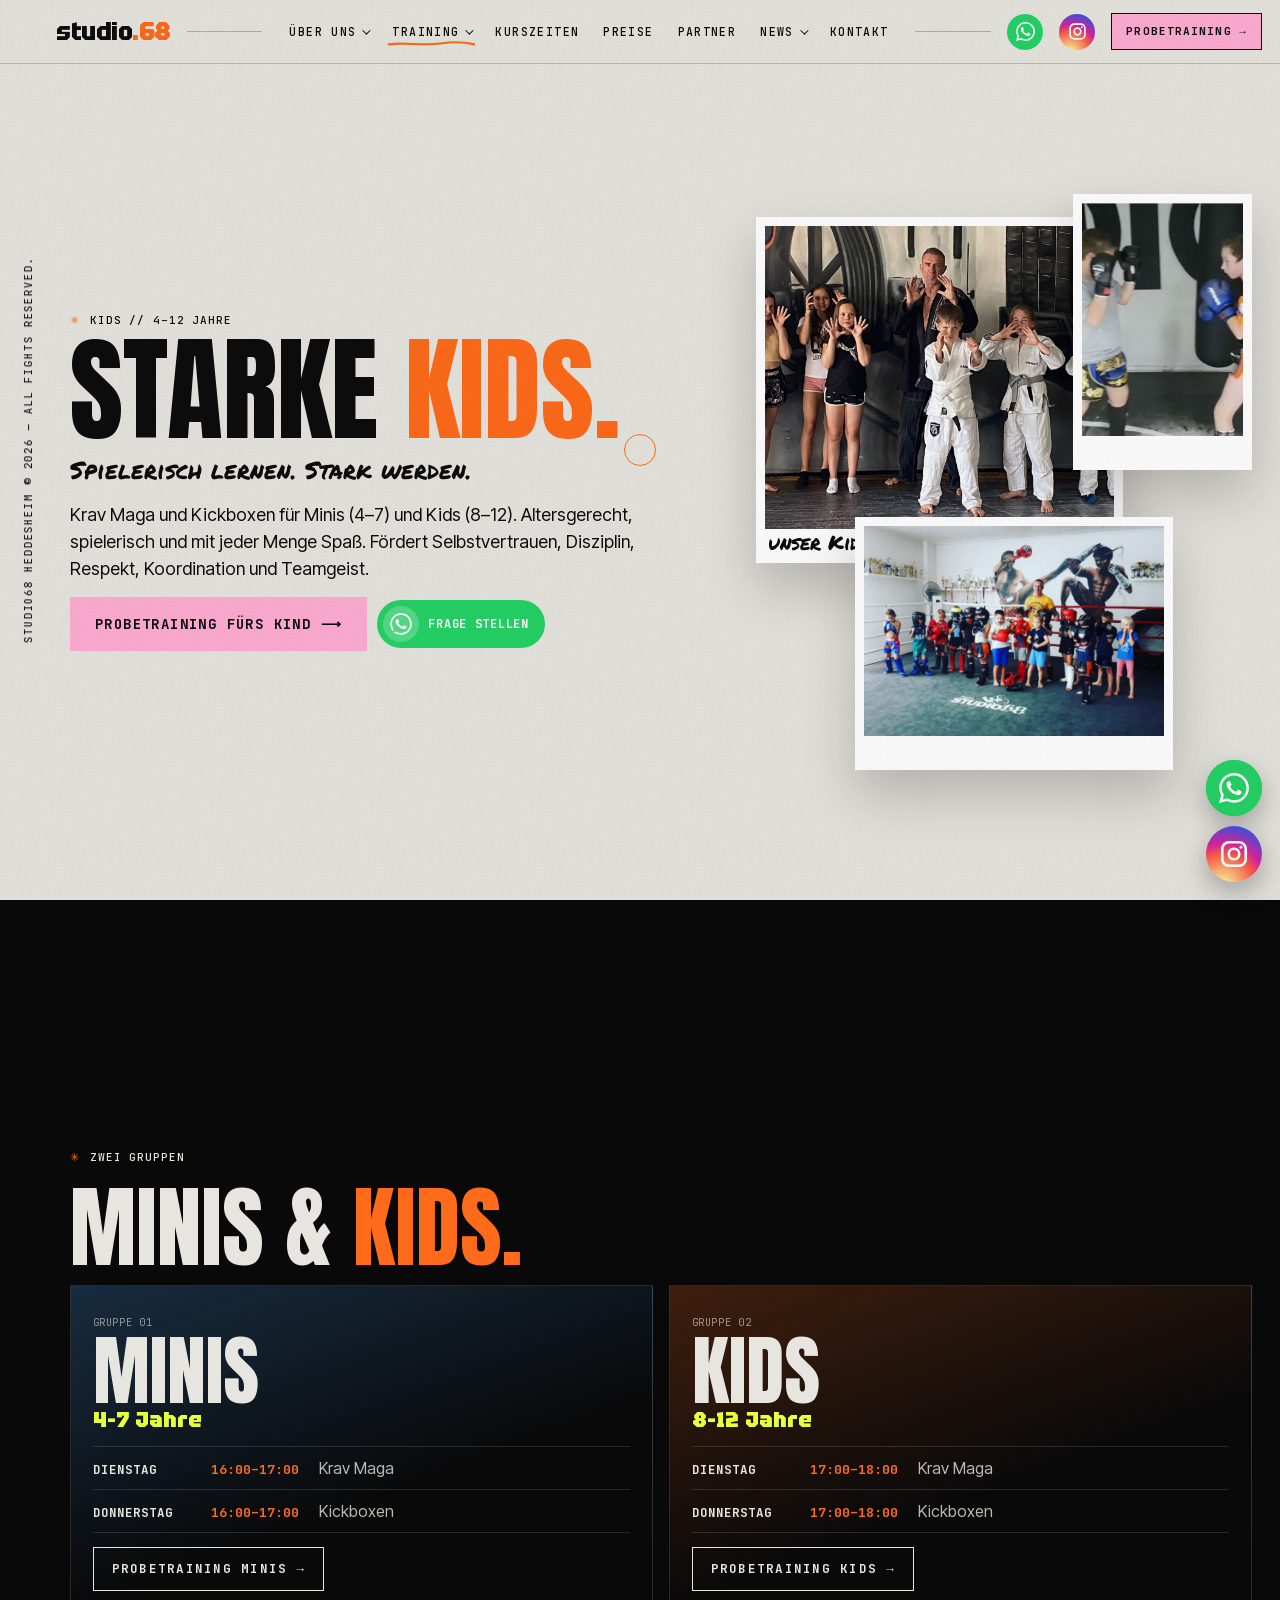
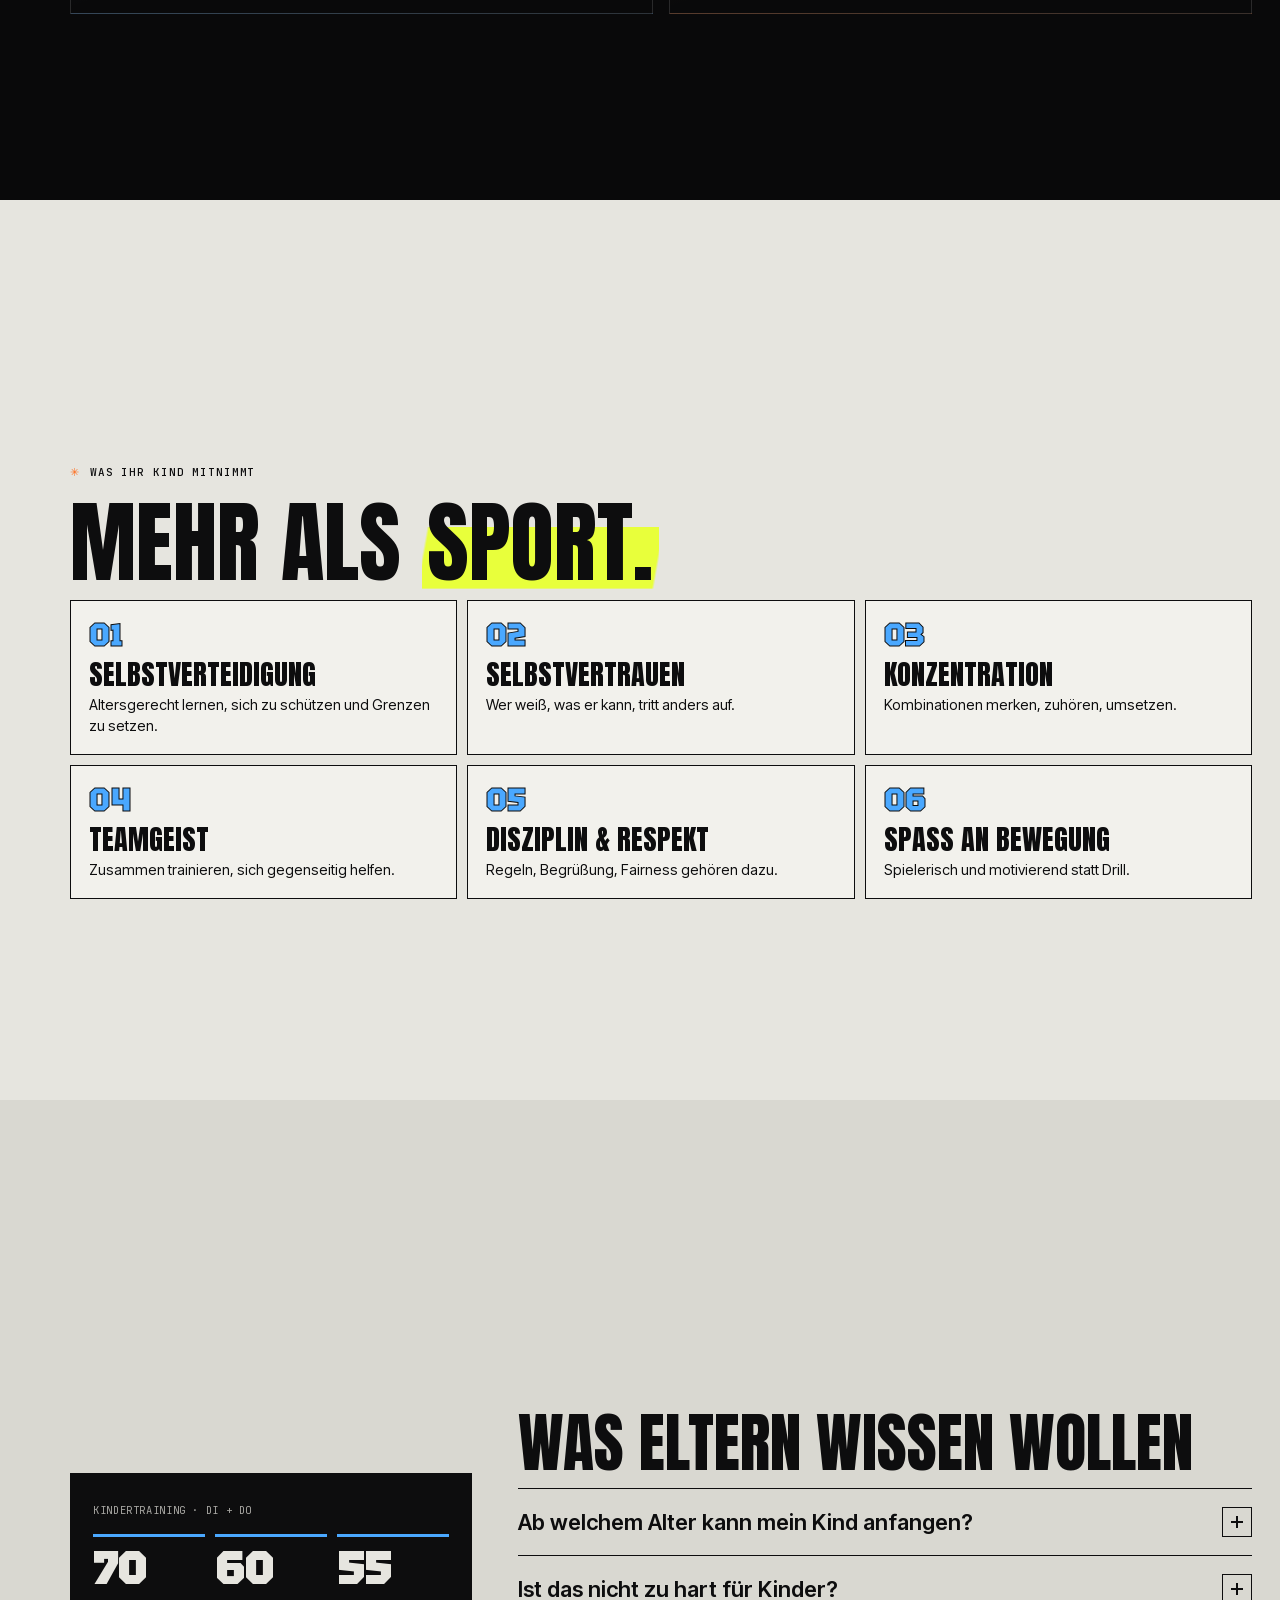
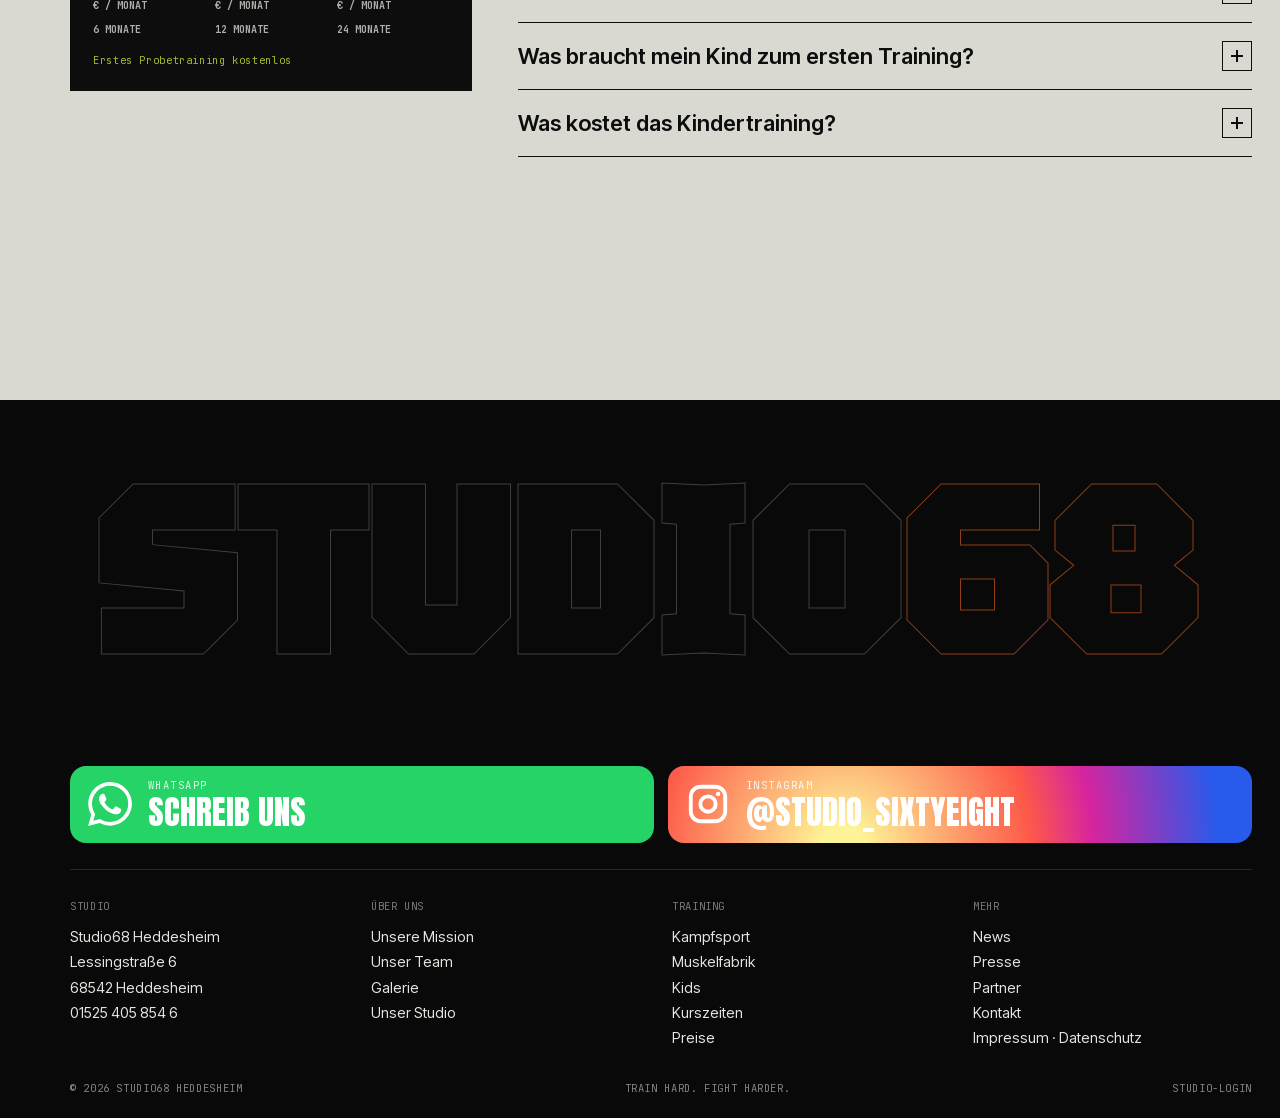
==== commit 01a4aa24: "Vorschau 2026-10-18 03:48" ====
--- a/kids.html
+++ b/kids.html
@@ -19,36 +19,14 @@
 <body class="sub" data-page="kids">
 <main>
 
-<section class="ki-hero paper">
-  <div class="ki-l">
-    <div class="mono sh-k"><span class="ast">✳</span> KIDS // 4–12 JAHRE</div>
-    <h1 class="ki-h">STARKE<br><span>KIDS.</span></h1>
-    <p class="ki-lede hand">Spielerisch lernen. Stark werden.</p>
-    <p class="ki-text" id="kiText"></p>
-    <div class="ki-btns"><a class="btn btn-pink btn-xl" href="./?d=kids#probetraining">Probetraining fürs Kind <span class="arr">⟶</span></a>
-      <a class="soc-chip soc-wa" id="kiWa" href="#" target="_blank" rel="noopener"><svg class="ico" viewBox="0 0 24 24" aria-hidden="true"><path fill="currentColor" d="M12.04 2a9.9 9.9 0 0 0-8.5 14.98L2 22l5.17-1.36A9.9 9.9 0 1 0 12.04 2z"/></svg><span>Frage per WhatsApp</span></a></div>
-  </div>
-  <figure class="ki-photo"><img id="kiPhoto" src="assets/img/kids-group.jpg" alt="Kinder im Studio68"><figcaption class="hand">unser Kids-Team</figcaption><span class="ki-sticker"><b>4–12</b><small>JAHRE</small></span></figure>
+<section class="pg-hero paper scr" id="top">
+  <div class="pg-l"><div class="mono sh-k"><span class="ast">✳</span> KIDS // 4–12 JAHRE</div><h1 class="pg-h">STARKE <span>KIDS.</span></h1><p class="hand" style="font-size:24px;margin:0">Spielerisch lernen. Stark werden.</p><p class="pg-lede" id="kiText"></p>
+    <div class="cb-btns"><a class="btn btn-pink btn-xl" href="./?d=kids#probetraining">Probetraining fürs Kind <span class="arr">⟶</span></a><a class="soc-chip soc-wa" id="kiWa" href="#" target="_blank" rel="noopener"><svg class="ico" viewBox="0 0 24 24" aria-hidden="true"><path fill="currentColor" d="M17.47 14.38c-.3-.15-1.76-.87-2.03-.97-.27-.1-.47-.15-.67.15-.2.3-.77.97-.94 1.16-.17.2-.35.22-.64.08-.3-.15-1.26-.46-2.39-1.48-.88-.79-1.48-1.76-1.65-2.06-.17-.3-.02-.46.13-.6.13-.14.3-.35.45-.52.15-.17.2-.3.3-.5.1-.2.05-.37-.03-.52-.07-.15-.67-1.61-.92-2.2-.24-.58-.49-.5-.67-.51h-.57c-.2 0-.52.07-.8.37-.27.3-1.04 1.02-1.04 2.48s1.07 2.88 1.21 3.07c.15.2 2.1 3.2 5.08 4.49.71.31 1.26.49 1.7.63.71.22 1.36.19 1.87.12.57-.09 1.76-.72 2-1.41.25-.7.25-1.29.18-1.41-.08-.13-.27-.2-.57-.35m-5.42 7.4h-.01a9.87 9.87 0 0 1-5.03-1.38l-.36-.21-3.74.98 1-3.65-.24-.37a9.86 9.86 0 0 1-1.51-5.26c0-5.45 4.44-9.88 9.89-9.88 2.64 0 5.12 1.03 6.99 2.9a9.83 9.83 0 0 1 2.89 6.99c0 5.45-4.44 9.88-9.88 9.88m8.41-18.3A11.82 11.82 0 0 0 12.05 0C5.5 0 .16 5.34.16 11.89c0 2.1.55 4.14 1.59 5.95L.06 24l6.3-1.65a11.88 11.88 0 0 0 5.68 1.45h.01c6.55 0 11.89-5.34 11.89-11.89 0-3.18-1.24-6.17-3.48-8.41z"/></svg><span>Frage stellen</span></a></div></div>
+  <div class="pg-r"><div class="stack" id="kiStack"></div></div>
 </section>
-
-<section class="ki-groups night">
-  <div class="mono sh-k"><span class="ast">✳</span> ZWEI GRUPPEN</div>
-  <h2 class="sh-h">MINIS &amp; KIDS.</h2>
-  <div class="kg-row" id="kiGroups"></div>
-</section>
-
-<section class="ki-ben paper">
-  <div class="mono sh-k"><span class="ast">✳</span> WAS IHR KIND MITNIMMT</div>
-  <h2 class="sh-h">MEHR ALS<br><span class="mark-hi">SPORT.</span></h2>
-  <div class="kb-grid" id="kiBen"></div>
-</section>
-
-<section class="ki-parents paper-2">
-  <div class="ki-pr" id="kiPrice"></div>
-  <div class="faq ki-faq"><h2 class="faq-h">Was Eltern wissen wollen</h2><div id="kiFaq"></div></div>
-</section>
-
-<section class="cta-band night" id="ctaBand"></section>
+<section class="night scr" id="gruppen"><div class="mono sh-k"><span class="ast">✳</span> ZWEI GRUPPEN</div><h2 class="sh-h">MINIS &amp; <span>KIDS.</span></h2><div class="kg-row" id="kiGroups"></div></section>
+<section class="paper scr" id="vorteile"><div class="mono sh-k"><span class="ast">✳</span> WAS IHR KIND MITNIMMT</div><h2 class="sh-h">MEHR ALS <span class="mark-hi">SPORT.</span></h2><div class="kb-grid" id="kiBen"></div></section>
+<section class="ki-parents paper-2 scr" id="eltern"><div class="ki-pr" id="kiPrice"></div><div class="faq"><h2 class="faq-h">Was Eltern wissen wollen</h2><div id="kiFaq"></div></div></section>
 </main>
 <noscript><p style="padding:2rem">Bitte JavaScript aktivieren. Telefon: 01525 405 854 6 · info@studio68-heddesheim.de</p></noscript>
 <script type="module" src="assets/js/pages.js"></script>
--- a/assets/css/main.css
+++ b/assets/css/main.css
@@ -1,45 +1,24 @@
 /* ==========================================================================
-   STUDIO68 HEDDESHEIM — Cybercore × Editorial × Gen X Soft Club
+   STUDIO68 HEDDESHEIM — v2, Handy zuerst: jeder Abschnitt = ein Bildschirm
    ========================================================================== */
 :root {
-  --paper: #e6e5df;
-  --paper-2: #d9d8d1;
-  --paper-3: #f2f1ec;
-  --ink: #0d0d0e;
-  --ink-2: #2a2a2d;
-  --line: rgba(13, 13, 14, .2);
-  --night: #09090a;
-  --night-2: #111113;
-  --nline: rgba(255, 255, 255, .13);
-  --orange: #ff6b1a;
-  --orange-d: #e2520a;
-  --pink: #ff5aa8;
-  --pink-soft: #ffadd3;
-  --hi: #e8ff3b;
-  --teal: #3fe0cf;
-  --red: #ff2e3b;
-  --green: #31d158;
-  --f-display: 'Anton', 'Impact', sans-serif;
-  --f-tech: 'Tektur', 'Inter Tight', sans-serif;
-  --f-mono: 'JetBrains Mono', ui-monospace, monospace;
-  --f-body: 'Inter Tight', system-ui, sans-serif;
-  --f-hand: 'Permanent Marker', 'Caveat', cursive;
-  --f-script: 'Caveat', cursive;
-  --f-wide: 'Michroma', 'Tektur', sans-serif;
-  --gut: 56px;
-  --hdr: 64px;
-  --ease: cubic-bezier(.2, .8, .2, 1);
-  --ease-o: cubic-bezier(.16, 1, .3, 1);
+  --paper: #e6e5df; --paper-2: #d9d8d1; --paper-3: #f2f1ec;
+  --ink: #0d0d0e; --line: rgba(13, 13, 14, .2);
+  --night: #09090a; --nline: rgba(255, 255, 255, .13);
+  --orange: #ff6b1a; --orange-d: #e2520a; --pink: #ff5aa8; --pink-soft: #ffadd3;
+  --hi: #e8ff3b; --teal: #3fe0cf; --red: #ff2e3b; --green: #31d158; --blue: #4aa8ff;
+  --wa: #25d366; --ig: radial-gradient(circle at 30% 107%, #fdf497 0%, #fdf497 5%, #fd5949 45%, #d6249f 60%, #285aeb 90%);
+  --f-display: 'Anton', 'Impact', sans-serif; --f-tech: 'Tektur', 'Inter Tight', sans-serif; --f-mono: 'JetBrains Mono', ui-monospace, monospace;
+  --f-body: 'Inter Tight', system-ui, sans-serif; --f-hand: 'Permanent Marker', 'Caveat', cursive; --f-script: 'Caveat', cursive; --f-wide: 'Michroma', 'Tektur', sans-serif;
+  --gut: 56px; --hdr: 64px; --padL: 70px; --padR: 28px; --bar: 0px;
+  --ease: cubic-bezier(.2, .8, .2, 1); --ease-o: cubic-bezier(.16, 1, .3, 1);
 }
-@media (max-width: 900px) { :root { --gut: 16px; --hdr: 58px; } }
+@media (max-width: 900px) { :root { --gut: 16px; --hdr: 56px; --padL: 16px; --padR: 16px; --bar: 76px; } }
 
 *, *::before, *::after { box-sizing: border-box; }
+[hidden] { display: none !important; }
 html { -webkit-text-size-adjust: 100%; scroll-padding-top: var(--hdr); }
-body {
-  margin: 0; background: var(--paper); color: var(--ink);
-  font: 400 16px/1.5 var(--f-body); overflow-x: clip;
-  -webkit-font-smoothing: antialiased; text-rendering: optimizeLegibility;
-}
+body { margin: 0; background: var(--paper); color: var(--ink); font: 400 16px/1.5 var(--f-body); overflow-x: clip; -webkit-font-smoothing: antialiased; }
 body.is-loading { overflow: hidden; }
 img { display: block; max-width: 100%; }
 a { color: inherit; }
@@ -51,1124 +30,1059 @@
 .ast { color: var(--orange); display: inline-block; animation: spin 6s linear infinite; }
 @keyframes spin { to { transform: rotate(360deg); } }
 ::selection { background: var(--orange); color: var(--ink); }
-
-/* grain over everything */
-body::after {
-  content: ''; position: fixed; inset: 0; z-index: 9990; pointer-events: none; opacity: .07;
+body::after { content: ''; position: fixed; inset: 0; z-index: 9990; pointer-events: none; opacity: .07;
   background-image: url("data:image/svg+xml;utf8,<svg xmlns='http://www.w3.org/2000/svg' width='160' height='160'><filter id='n'><feTurbulence type='fractalNoise' baseFrequency='.9' numOctaves='2' stitchTiles='stitch'/><feColorMatrix values='0 0 0 0 0 0 0 0 0 0 0 0 0 0 0 0 0 0 .9 0'/></filter><rect width='100%' height='100%' filter='url(%23n)'/></svg>");
-  animation: grainBg 1s steps(6) infinite;
-}
+  animation: grainBg 1s steps(6) infinite; }
 @keyframes grainBg { 0%{background-position:0 0} 20%{background-position:-37px 23px} 40%{background-position:41px -52px} 60%{background-position:-60px -11px} 80%{background-position:29px 47px} 100%{background-position:0 0} }
-@keyframes grain { 0%{transform:translate(0,0)} 20%{transform:translate(-3%,2%)} 40%{transform:translate(2%,-4%)} 60%{transform:translate(-4%,-1%)} 80%{transform:translate(3%,3%)} 100%{transform:translate(0,0)} }
-
-/* ---------- buttons ---------- */
-.btn {
-  display: inline-flex; align-items: center; justify-content: center; gap: .7em;
-  font: 600 12.5px/1 var(--f-mono); letter-spacing: .1em; text-transform: uppercase; text-decoration: none;
-  padding: 15px 18px; border: 1.5px solid var(--ink); background: transparent; color: var(--ink);
-  transition: transform .25s var(--ease), box-shadow .25s var(--ease), background .2s, color .2s;
-  white-space: nowrap; position: relative;
-}
+.ico { width: 1.25em; height: 1.25em; flex: none; display: block; }
+
+/* ---------- Abschnitt = Bildschirm ---------- */
+section { position: relative; }
+.scr { min-height: 100svh; padding: calc(var(--hdr) + clamp(14px, 3.5svh, 40px)) var(--padR) calc(var(--bar) + clamp(14px, 3.5svh, 40px)) var(--padL); display: flex; flex-direction: column; justify-content: center; gap: clamp(10px, 2svh, 22px); overflow: hidden; }
+.paper { background: var(--paper); } .paper-2 { background: var(--paper-2); }
+.night { background: var(--night); color: var(--paper); }
+.sh-k { font: 500 11px var(--f-mono); letter-spacing: .08em; text-transform: uppercase; display: flex; gap: 10px; align-items: center; }
+.sh-h { font: 400 clamp(38px, min(7vw, 11svh), 120px)/.88 var(--f-display); margin: 6px 0 0; text-transform: uppercase; }
+.sh-h span { color: var(--orange); }
+.mark-hi { color: inherit !important; background: linear-gradient(100deg, transparent 0 2%, var(--hi) 3% 97%, transparent 98%) 0 72% / 100% 46% no-repeat; padding: 0 .06em; }
+.night .mark-hi { color: var(--ink) !important; }
+
+/* ---------- Buttons ---------- */
+.btn { display: inline-flex; align-items: center; justify-content: center; gap: .7em; font: 600 12.5px/1 var(--f-mono); letter-spacing: .1em; text-transform: uppercase; text-decoration: none; padding: 15px 18px; border: 1.5px solid var(--ink); background: transparent; color: var(--ink); transition: transform .25s var(--ease), box-shadow .25s var(--ease), background .2s, color .2s; white-space: nowrap; }
 .btn:hover { transform: translate(-3px, -3px); box-shadow: 4px 4px 0 var(--ink); }
-.btn:active { transform: translate(0, 0); box-shadow: 0 0 0 var(--ink); }
 .btn .arr { display: inline-block; transition: transform .3s var(--ease); }
 .btn:hover .arr { transform: translateX(5px); }
-.btn-pink { background: var(--pink-soft); }
-.btn-pink:hover { background: var(--pink); }
+.btn-pink { background: var(--pink-soft); } .btn-pink:hover { background: var(--pink); }
 .btn-orange { background: var(--orange); }
-.btn-ink { background: var(--ink); color: var(--paper); }
-.btn-ink:hover { box-shadow: 4px 4px 0 var(--orange); }
-.btn-line { background: transparent; }
-.btn-xl { font-size: 14px; padding: 20px 26px; }
+.btn-ink { background: var(--ink); color: var(--paper); } .btn-ink:hover { box-shadow: 4px 4px 0 var(--orange); }
+.btn-xl { font-size: 14px; padding: 19px 24px; }
 .night .btn, .genx .btn { border-color: var(--paper); color: var(--paper); }
 .night .btn:hover { box-shadow: 4px 4px 0 var(--paper); }
-.night .btn-orange, .night .btn-pink { color: var(--ink); border-color: var(--ink); }
+.night .btn-orange, .night .btn-pink { color: var(--ink); }
 .night .btn-pink { border-color: var(--pink-soft); }
-
-/* ---------- preloader ---------- */
+.night .btn-ink { background: var(--paper); color: var(--ink); }
+.soc-chip { display: inline-flex; align-items: center; gap: 9px; padding: 0 16px 0 6px; height: 48px; border-radius: 30px; font: 700 12px var(--f-mono); letter-spacing: .06em; text-transform: uppercase; text-decoration: none; color: #fff; transition: transform .25s var(--ease), box-shadow .25s; white-space: nowrap; }
+.soc-chip .ico { width: 36px; height: 36px; padding: 7px; border-radius: 50%; background: rgba(255, 255, 255, .22); }
+.soc-wa { background: var(--wa); } .soc-ig { background: var(--ig); } .soc-tel { background: var(--ink); color: #fff; }
+.night .soc-tel { background: #2a2a2d; }
+.soc-chip:hover { transform: translateY(-3px); box-shadow: 0 10px 24px rgba(0, 0, 0, .2); }
+
+/* ---------- Wisch-Leisten ---------- */
+.sw-wrap { position: relative; min-width: 0; }
+.sw-track { display: flex; gap: 14px; overflow-x: auto; scroll-snap-type: x mandatory; scrollbar-width: none; -webkit-overflow-scrolling: touch; padding: 4px 2px 6px; margin: 0 -2px; overscroll-behavior-x: contain; }
+.sw-track::-webkit-scrollbar { display: none; }
+.sw-track > * { scroll-snap-align: start; flex: none; }
+.sw-dots { display: flex; justify-content: center; gap: 6px; margin-top: 10px; }
+.sw-dots i { width: 6px; height: 6px; border-radius: 3px; background: currentColor; opacity: .25; transition: width .3s, opacity .3s; cursor: pointer; }
+.sw-dots i.on { width: 22px; opacity: 1; background: var(--orange); }
+.sw-btn { position: absolute; top: calc(50% - 30px); width: 46px; height: 46px; border-radius: 50%; border: 1.5px solid currentColor; background: var(--paper-3); color: var(--ink); font-size: 18px; z-index: 3; display: none; transition: opacity .2s; }
+.night .sw-btn { background: var(--night); color: var(--paper); }
+.sw-btn.prev { left: -10px; } .sw-btn.next { right: -10px; }
+.sw-btn:disabled { opacity: 0; pointer-events: none; }
+.sw-off .sw-dots, .sw-off .sw-btn { display: none !important; }
+@media (hover: hover) and (min-width: 901px) { .sw-btn { display: block; } }
+
+/* ---------- Preloader ---------- */
 .boot { position: fixed; inset: 0; z-index: 10000; background: var(--night); color: var(--paper); display: grid; place-items: center; transition: clip-path .9s var(--ease-o); clip-path: inset(0 0 0 0); }
 .boot.out { clip-path: inset(0 0 100% 0); }
 .boot-in { width: min(680px, 86vw); }
 .boot-top, .boot-bot { display: flex; justify-content: space-between; font: 500 11px var(--f-mono); letter-spacing: .14em; opacity: .65; }
-.boot-round { font: 400 clamp(80px, 18vw, 220px)/.9 var(--f-display); margin: 18px 0 14px; letter-spacing: -.01em; }
+.boot-round { font: 400 clamp(80px, 18vw, 220px)/.9 var(--f-display); margin: 18px 0 14px; }
 .boot-round b { color: var(--orange); font-weight: 400; }
 .boot-bar { height: 3px; background: rgba(255, 255, 255, .12); margin-bottom: 12px; }
 .boot-bar i { display: block; height: 100%; width: 0; background: var(--orange); transition: width .3s; }
 
-/* ---------- header ---------- */
-.hdr {
-  position: fixed; top: 0; left: 0; right: 0; z-index: 900; height: var(--hdr);
-  display: flex; align-items: center; gap: 18px; padding: 0 20px 0 var(--gut);
-  background: rgba(230, 229, 223, .78); backdrop-filter: blur(12px) saturate(1.2); -webkit-backdrop-filter: blur(12px) saturate(1.2);
-  border-bottom: 1px solid var(--line); transition: background .35s, color .35s, border-color .35s, transform .4s var(--ease);
-}
-.hdr.dark { background: rgba(9, 9, 10, .72); color: var(--paper); border-color: var(--nline); }
-.hdr-logo { font: 800 25px/1 var(--f-tech); letter-spacing: -.02em; text-decoration: none; display: flex; align-items: baseline; }
-.hdr-logo i { font-style: normal; color: var(--orange); }
-.hdr-logo b { color: var(--orange); font-weight: 900; }
-.hdr-line { flex: 1; height: 1px; background: currentColor; opacity: .25; min-width: 20px; }
-.hdr-nav { display: flex; gap: 30px; }
-.hdr-nav a { font: 500 12px var(--f-mono); letter-spacing: .14em; text-transform: uppercase; text-decoration: none; position: relative; padding: 6px 0; }
-.hdr-nav a::after { content: ''; position: absolute; left: -4px; right: -4px; bottom: -2px; height: 7px; background: url("data:image/svg+xml;utf8,<svg xmlns='http://www.w3.org/2000/svg' viewBox='0 0 100 8' preserveAspectRatio='none'><path d='M2 5 C 20 2, 40 7, 60 4 S 90 3, 98 5' stroke='%23ff6b1a' stroke-width='2.4' fill='none' stroke-linecap='round'/></svg>") center/100% 100% no-repeat; transform: scaleX(0); transform-origin: left; transition: transform .35s var(--ease); }
-.hdr-nav a:hover::after, .hdr-nav a.on::after { transform: scaleX(1); }
-.hdr-round { flex: 1; display: flex; align-items: center; gap: 12px; position: relative; min-width: 0; }
-.hdr-round .hdr-line { flex: 1; }
-.hr-txt { font-size: 10.5px; letter-spacing: .12em; white-space: nowrap; opacity: .75; text-transform: uppercase; }
-.hr-txt b { font-weight: 800; color: var(--orange); }
-.hr-bar { position: absolute; left: 0; right: 0; bottom: -22px; height: 2px; }
-.hr-bar i { display: block; height: 100%; width: 0; background: var(--orange); }
-@media (max-width: 1640px) { .hr-txt { display: none; } }
-.hdr-status { display: flex; align-items: center; gap: 8px; font: 500 11px var(--f-mono); letter-spacing: .1em; text-transform: uppercase; white-space: nowrap; }
-.hdr-status i { width: 8px; height: 8px; border-radius: 50%; background: var(--red); box-shadow: 0 0 0 0 currentColor; }
+/* ==========================================================================
+   KOPF + MENÜ
+   ========================================================================== */
+.hdr { position: fixed; top: 0; left: 0; right: 0; z-index: 900; height: var(--hdr); display: flex; align-items: center; gap: 16px; padding: 0 18px 0 var(--gut); background: rgba(230, 229, 223, .82); backdrop-filter: blur(12px) saturate(1.2); -webkit-backdrop-filter: blur(12px) saturate(1.2); border-bottom: 1px solid var(--line); transition: background .35s, color .35s, border-color .35s; }
+.hdr.dark { background: rgba(9, 9, 10, .76); color: var(--paper); border-color: var(--nline); }
+.hdr-logo { font: 800 25px/1 var(--f-tech); letter-spacing: -.02em; text-decoration: none; display: flex; align-items: baseline; flex: none; }
+.hdr-logo i { font-style: normal; color: var(--orange); } .hdr-logo b { color: var(--orange); font-weight: 900; }
+.hdr-line { flex: 1; height: 1px; background: currentColor; opacity: .25; min-width: 12px; }
+.hdr-nav { display: flex; gap: 2px; }
+.nv { position: relative; }
+.nv > a { display: flex; align-items: center; gap: 6px; font: 500 11.5px var(--f-mono); letter-spacing: .12em; text-transform: uppercase; text-decoration: none; padding: 10px 11px; position: relative; }
+.nv > a::after { content: ''; position: absolute; left: 6px; right: 6px; bottom: 2px; height: 7px; background: url("data:image/svg+xml;utf8,<svg xmlns='http://www.w3.org/2000/svg' viewBox='0 0 100 8' preserveAspectRatio='none'><path d='M2 5 C 20 2, 40 7, 60 4 S 90 3, 98 5' stroke='%23ff6b1a' stroke-width='2.4' fill='none' stroke-linecap='round'/></svg>") center/100% 100% no-repeat; transform: scaleX(0); transform-origin: left; transition: transform .35s var(--ease); }
+.nv > a:hover::after, .nv > a.on::after { transform: scaleX(1); }
+.nv-c { width: 6px; height: 6px; border-right: 1.5px solid currentColor; border-bottom: 1.5px solid currentColor; transform: rotate(45deg) translateY(-2px); }
+.nv-sub { position: absolute; top: 100%; left: 0; min-width: 230px; background: var(--ink); color: var(--paper); padding: 8px; display: flex; flex-direction: column; opacity: 0; visibility: hidden; transform: translateY(8px); transition: opacity .2s, transform .25s var(--ease), visibility .2s; box-shadow: 0 20px 40px rgba(0, 0, 0, .25); }
+.nv-sub a { font: 500 12px var(--f-mono); letter-spacing: .06em; text-transform: uppercase; text-decoration: none; padding: 11px 12px; border-left: 2px solid transparent; }
+.nv-sub a:hover { background: rgba(255, 255, 255, .08); border-left-color: var(--orange); }
+.nv:hover .nv-sub, .nv:focus-within .nv-sub { opacity: 1; visibility: visible; transform: none; }
+.hdr-status { display: flex; align-items: center; gap: 8px; font: 500 10.5px var(--f-mono); letter-spacing: .08em; text-transform: uppercase; white-space: nowrap; }
+.hdr-status i { width: 8px; height: 8px; border-radius: 50%; background: var(--red); flex: none; }
 .hdr-status.open i { background: var(--green); animation: pulse 1.8s infinite; }
 @keyframes pulse { 0% { box-shadow: 0 0 0 0 rgba(49, 209, 88, .6); } 70% { box-shadow: 0 0 0 9px rgba(49, 209, 88, 0); } 100% { box-shadow: 0 0 0 0 rgba(49, 209, 88, 0); } }
-.hdr-cta { padding: 12px 15px; font-size: 11.5px; }
+.hdr-soc { width: 36px; height: 36px; border-radius: 50%; display: grid; place-items: center; color: #fff; flex: none; transition: transform .25s var(--ease); }
+.hdr-soc .ico { width: 19px; height: 19px; }
+.hdr-soc.wa { background: var(--wa); } .hdr-soc.ig { background: var(--ig); }
+.hdr-soc:hover { transform: scale(1.12) rotate(-6deg); }
+.hdr-cta { padding: 12px 14px; font-size: 11px; flex: none; }
 .hdr.dark .hdr-cta { color: var(--ink); border-color: var(--pink-soft); }
-.hdr-burger { display: none; width: 44px; height: 44px; border: 1.5px solid currentColor; background: transparent; position: relative; }
+.hdr-burger { display: none; width: 44px; height: 44px; border: 1.5px solid currentColor; background: transparent; position: relative; flex: none; }
 .hdr-burger i { position: absolute; left: 11px; right: 11px; height: 2px; background: currentColor; transition: transform .3s var(--ease), top .3s; }
 .hdr-burger i:first-child { top: 16px; } .hdr-burger i:last-child { top: 25px; }
 .menu-open .hdr-burger i:first-child { top: 20px; transform: rotate(45deg); }
 .menu-open .hdr-burger i:last-child { top: 20px; transform: rotate(-45deg); }
-
-.menu { position: fixed; inset: 0; z-index: 890; background: var(--night); color: var(--paper); padding: calc(var(--hdr) + 24px) var(--gut) 28px; display: flex; flex-direction: column; justify-content: space-between; clip-path: circle(0 at calc(100% - 40px) 30px); transition: clip-path .7s var(--ease-o); visibility: hidden; }
+@media (max-width: 1500px) { .hdr-status { display: none; } }
+@media (max-width: 1220px) { .hdr-nav, .hdr-line, .hdr-cta { display: none; } .hdr-burger { display: block; } .hdr-status { display: flex; margin-left: auto; } }
+@media (max-width: 520px) { .hdr { gap: 8px; padding-right: 10px; } .hdr-status span { display: none; } .hdr-soc { width: 38px; height: 38px; } .hdr-logo { font-size: 23px; } }
+
+.menu { position: fixed; inset: 0; z-index: 890; background: var(--night); color: var(--paper); padding: calc(var(--hdr) + 14px) var(--gut) max(16px, env(safe-area-inset-bottom)); display: flex; flex-direction: column; justify-content: space-between; gap: 12px; clip-path: circle(0 at calc(100% - 40px) 30px); transition: clip-path .7s var(--ease-o); visibility: hidden; overflow-y: auto; }
 .menu-open .menu { clip-path: circle(150% at calc(100% - 40px) 30px); visibility: visible; }
 .menu-open .hdr { background: transparent; color: var(--paper); border-color: transparent; backdrop-filter: none; }
 .menu-grid { position: absolute; inset: 0; background-image: linear-gradient(var(--nline) 1px, transparent 1px), linear-gradient(90deg, var(--nline) 1px, transparent 1px); background-size: 25% 20%; opacity: .5; pointer-events: none; }
-.menu-nav { position: relative; display: flex; flex-direction: column; }
-.menu-nav a { font: 400 clamp(46px, 13vw, 92px)/1.02 var(--f-display); text-transform: uppercase; text-decoration: none; display: flex; align-items: flex-start; gap: 10px; transform: translateY(30px); opacity: 0; transition: transform .6s var(--ease-o), opacity .6s, color .2s; }
-.menu-nav a small { font: 500 11px var(--f-mono); color: var(--orange); margin-top: 10px; }
+.menu-nav { position: relative; display: flex; flex-direction: column; gap: clamp(2px, .8svh, 8px); }
+.menu-nav > a, .mn-g > a { font: 400 clamp(30px, 5.2svh, 54px)/1 var(--f-display); text-transform: uppercase; text-decoration: none; display: flex; align-items: flex-start; gap: 10px; }
+.menu-nav small { font: 500 10px var(--f-mono); color: var(--orange); margin-top: 6px; width: 18px; }
+.mn-sub { display: flex; flex-wrap: wrap; gap: 6px; margin: 6px 0 4px 28px; }
+.mn-sub a { font: 500 11px var(--f-mono); letter-spacing: .06em; text-transform: uppercase; text-decoration: none; border: 1px solid var(--nline); padding: 6px 9px; }
 .menu-nav a:hover { color: var(--orange); }
-.menu-open .menu-nav a { transform: none; opacity: 1; }
-.menu-open .menu-nav a:nth-child(2) { transition-delay: .04s; } .menu-open .menu-nav a:nth-child(3) { transition-delay: .08s; }
-.menu-open .menu-nav a:nth-child(4) { transition-delay: .12s; } .menu-open .menu-nav a:nth-child(5) { transition-delay: .16s; } .menu-open .menu-nav a:nth-child(6) { transition-delay: .2s; }
-.menu-foot { position: relative; display: flex; flex-wrap: wrap; gap: 10px 22px; font: 500 12px var(--f-mono); letter-spacing: .12em; text-transform: uppercase; }
-.menu-live { width: 100%; color: var(--teal); }
-
-/* ---------- rails ---------- */
-.rail-l { position: fixed; left: 0; top: 50%; z-index: 50; width: var(--gut); display: flex; justify-content: center; pointer-events: none; }
-.rail-l { left: calc(var(--gut) / 2); width: auto; transform: translate(-50%, -50%) rotate(-90deg); font: 500 10.5px var(--f-mono); letter-spacing: .18em; white-space: nowrap; mix-blend-mode: difference; color: #fff; }
-.rail-r { position: fixed; right: 14px; bottom: 18px; z-index: 60; width: 116px; font: 500 10px var(--f-mono); letter-spacing: .12em; color: #fff; mix-blend-mode: difference; pointer-events: none; text-align: right; }
-.rail-round b { font: 400 30px/1 var(--f-display); letter-spacing: 0; }
-.rail-name { margin: 2px 0 2px; }
-.rail-clock { font: 700 13px var(--f-mono); }
-.rail-bar { height: 2px; background: rgba(255, 255, 255, .25); margin-top: 5px; }
-.rail-bar i { display: block; height: 100%; background: #fff; width: 0; }
-
-/* ---------- section basics ---------- */
-section { position: relative; }
-.paper { background: var(--paper); }
-.paper-2 { background: var(--paper-2); }
-.night { background: var(--night); color: var(--paper); }
-.sh-k { font-size: 11.5px; text-transform: uppercase; display: flex; gap: 10px; align-items: center; }
-.sh-h { font: 400 clamp(56px, 9vw, 150px)/.86 var(--f-display); margin: 14px 0 0; text-transform: uppercase; letter-spacing: -.005em; }
-.mark-hi { background: linear-gradient(100deg, transparent 0 2%, var(--hi) 3% 97%, transparent 98%) 0 72% / 100% 46% no-repeat; padding: 0 .06em; }
-
-/* ==========================================================================
-   R1 HERO
-   ========================================================================== */
-.hero { min-height: 100svh; padding: calc(var(--hdr) + 26px) 28px 28px var(--gut); overflow: hidden; isolation: isolate; }
+.menu-foot { position: relative; display: flex; flex-direction: column; gap: 10px; }
+.mn-cta { width: 100%; color: var(--ink) !important; }
+.menu-soc { display: flex; flex-wrap: wrap; gap: 8px; }
+.menu-soc .soc { display: inline-flex; align-items: center; gap: 8px; padding: 8px 14px 8px 8px; border-radius: 30px; color: #fff; text-decoration: none; font: 700 12px var(--f-mono); letter-spacing: .06em; }
+.menu-soc .soc .ico { width: 24px; height: 24px; }
+.menu-live { font: 500 10.5px var(--f-mono); letter-spacing: .08em; text-transform: uppercase; color: var(--teal); }
+
+.rail-l { position: fixed; left: calc(var(--gut) / 2); top: 50%; z-index: 50; transform: translate(-50%, -50%) rotate(-90deg); font: 500 10.5px var(--f-mono); letter-spacing: .18em; white-space: nowrap; mix-blend-mode: difference; color: #fff; pointer-events: none; }
+@media (max-width: 1020px) { .rail-l { display: none; } }
+
+/* Social-Dock + Handy-Leiste */
+.sdock { position: fixed; right: 18px; bottom: 18px; z-index: 870; display: flex; flex-direction: column; gap: 10px; }
+.sd-b { position: relative; width: 56px; height: 56px; border-radius: 50%; display: grid; place-items: center; color: #fff; box-shadow: 0 10px 26px rgba(0, 0, 0, .28); transition: transform .3s var(--ease); text-decoration: none; }
+.sd-b .ico { width: 30px; height: 30px; }
+.sd-b.soc-wa::before { content: ''; position: absolute; inset: 0; border-radius: 50%; border: 2px solid var(--wa); animation: waPing 2.4s infinite; }
+@keyframes waPing { 0% { transform: scale(1); opacity: .8; } 80%, 100% { transform: scale(1.6); opacity: 0; } }
+.sd-b:hover { transform: scale(1.08); }
+.sd-l { position: absolute; right: 68px; top: 50%; transform: translate(10px, -50%); opacity: 0; pointer-events: none; white-space: nowrap; background: var(--ink); color: var(--paper); font: 600 11.5px var(--f-mono); letter-spacing: .06em; padding: 8px 11px; transition: opacity .2s, transform .3s var(--ease); }
+.sd-b:hover .sd-l { opacity: 1; transform: translate(0, -50%); }
+.mbar { display: none; }
+@media (max-width: 900px) {
+  .sdock { display: none; }
+  .mbar { display: flex; position: fixed; left: 0; right: 0; bottom: 0; z-index: 880; gap: 6px; padding: 8px 8px calc(8px + env(safe-area-inset-bottom)); background: var(--ink); transform: translateY(110%); transition: transform .45s var(--ease-o); }
+  .mbar.on { transform: none; }
+  .mbar .btn { flex: 1; font-size: 12.5px; padding: 0 10px; height: 52px; border-color: var(--pink-soft); }
+  .mbar-i { width: 52px; height: 52px; flex: none; display: grid; place-items: center; color: #fff; text-decoration: none; }
+  .mbar-i .ico { width: 28px; height: 28px; }
+}
+
+/* ==========================================================================
+   STARTSEITE · HERO
+   ========================================================================== */
+.hero { height: 100svh; min-height: 640px; padding: calc(var(--hdr) + 24px) 28px 26px var(--gut); overflow: hidden; isolation: isolate; }
 .cyber-lines { position: absolute; inset: 0; pointer-events: none; }
-.cyber-lines i { position: absolute; background: var(--line); z-index: 0; }
+.cyber-lines i { position: absolute; background: var(--line); }
 .cyber-lines i:nth-child(1) { left: var(--gut); top: var(--hdr); bottom: 0; width: 1px; }
 .cyber-lines i:nth-child(2) { right: 28px; top: var(--hdr); bottom: 0; width: 1px; }
-.cyber-lines i:nth-child(3) { left: 0; right: 0; bottom: 104px; height: 1px; }
+.cyber-lines i:nth-child(3) { left: 0; right: 0; bottom: 100px; height: 1px; }
 .cyber-lines i:nth-child(4) { left: 52%; top: var(--hdr); height: 40px; width: 1px; }
 .hero-kicker { position: relative; z-index: 3; font-size: 11.5px; display: flex; gap: 10px; align-items: center; padding-left: 14px; }
 .hero-kicker .sep { opacity: .35; }
-
-.hero-photo { position: absolute; right: 6.5vw; top: calc(var(--hdr) + 3vh); width: min(47vw, 82vh); aspect-ratio: 1; margin: 0; }
-.hero-photo img { width: 100%; height: 100%; object-fit: cover; clip-path: polygon(29.3% 0, 70.7% 0, 100% 29.3%, 100% 70.7%, 70.7% 100%, 29.3% 100%, 0 70.7%, 0 29.3%); filter: contrast(1.06) saturate(1.08); transform: scale(1.08); transition: transform 1.6s var(--ease-o); }
-.hero-photo figcaption { position: absolute; left: 4%; bottom: -24px; font-size: 10px; letter-spacing: .14em; opacity: .7; }
-.hp-c { position: absolute; width: 18px; height: 18px; border: 0 solid var(--ink); }
-.hp-c1 { left: -10px; top: -10px; border-left-width: 1.5px; border-top-width: 1.5px; }
-.hp-c2 { right: -10px; top: -10px; border-right-width: 1.5px; border-top-width: 1.5px; }
-.hp-c3 { left: -10px; bottom: -10px; border-left-width: 1.5px; border-bottom-width: 1.5px; }
-.hp-c4 { right: -10px; bottom: -10px; border-right-width: 1.5px; border-bottom-width: 1.5px; }
-
-.hero-title { position: relative; z-index: 3; margin: 3.2vh 0 0 -.04em; font: 400 clamp(76px, 13.4vw, 238px)/.84 var(--f-display); text-transform: uppercase; letter-spacing: -.008em; pointer-events: none; }
+.hero-title { position: relative; z-index: 3; margin: 2.4svh 0 0 -.04em; font: 400 min(13.4vw, 21svh)/.84 var(--f-display); text-transform: uppercase; pointer-events: none; }
 .ht-l { display: block; overflow: hidden; padding-bottom: .02em; }
+.ht-l:nth-child(3) { overflow: visible; }
 .ht-w { display: inline-block; transform: translateY(105%); transition: transform 1.1s var(--ease-o); }
 .ready .ht-w { transform: none; }
 .ready .ht-l:nth-child(1) .ht-w:nth-child(2) { transition-delay: .06s; }
-.ready .ht-l:nth-child(2) .ht-w { transition-delay: .12s; } .ready .ht-l:nth-child(2) .ht-w:nth-child(2) { transition-delay: .18s; }
-.ready .ht-l:nth-child(3) .ht-w { transition-delay: .26s; }
-.ht-l:nth-child(3) { overflow: visible; }
-.ht-fit { position: relative; color: var(--ink); }
+.ready .ht-l:nth-child(2) .ht-w { transition-delay: .12s; } .ready .ht-l:nth-child(3) .ht-w { transition-delay: .24s; }
+.ht-fit { position: relative; }
 .fit-circle { position: absolute; left: -16%; top: -6%; width: 136%; height: 118%; overflow: visible; pointer-events: none; }
-.fit-circle path { fill: none; stroke: var(--hi); stroke-width: 9; stroke-linecap: round; stroke-dasharray: 1000; stroke-dashoffset: 1000; mix-blend-mode: multiply; filter: drop-shadow(0 0 0 rgba(0,0,0,0)); transition: stroke-dashoffset 1.2s .9s var(--ease); }
+.fit-circle path { fill: none; stroke: var(--hi); stroke-width: 9; stroke-linecap: round; stroke-dasharray: 1000; stroke-dashoffset: 1000; mix-blend-mode: multiply; transition: stroke-dashoffset 1.2s .9s var(--ease); }
 .ready .fit-circle path { stroke-dashoffset: 0; }
-
-.hero-film { position: absolute; z-index: 5; right: 1.6vw; top: calc(var(--hdr) + 18px); width: 132px; background: #111; padding: 0 8px; transform: rotate(7deg); box-shadow: 0 14px 30px rgba(0, 0, 0, .25); }
+.hero-photo { position: absolute; right: 6.5vw; top: calc(var(--hdr) + 3svh); width: min(47vw, calc(100svh - var(--hdr) - 150px)); aspect-ratio: 1; margin: 0; }
+.hero-photo > img { width: 100%; height: 100%; object-fit: cover; clip-path: polygon(29.3% 0, 70.7% 0, 100% 29.3%, 100% 70.7%, 70.7% 100%, 29.3% 100%, 0 70.7%, 0 29.3%); filter: contrast(1.06) saturate(1.08); }
+.hp-c { position: absolute; width: 18px; height: 18px; border: 0 solid var(--ink); }
+.hp-c1 { left: -10px; top: -10px; border-left-width: 1.5px; border-top-width: 1.5px; } .hp-c2 { right: -10px; top: -10px; border-right-width: 1.5px; border-top-width: 1.5px; }
+.hp-c3 { left: -10px; bottom: -10px; border-left-width: 1.5px; border-bottom-width: 1.5px; } .hp-c4 { right: -10px; bottom: -10px; border-right-width: 1.5px; border-bottom-width: 1.5px; }
+.hero-tag { position: absolute; z-index: 5; left: 9%; bottom: 15%; font: 600 23px/1.05 var(--f-script); background: var(--hi); padding: 6px 12px 8px; transform: rotate(-5deg); }
+.hero-note { position: absolute; z-index: 6; left: 79%; top: 56%; font-size: 28px; transform: rotate(-9deg); pointer-events: none; white-space: nowrap; transition: opacity .4s; }
+.hero-note::after { content: ''; position: absolute; left: -6px; right: -8px; bottom: 2px; height: 10px; background: var(--orange); opacity: .55; z-index: -1; }
+.hero-film { position: absolute; z-index: 5; right: 1.6vw; top: calc(var(--hdr) + 18px); width: 124px; background: #111; padding: 0 8px; transform: rotate(7deg); box-shadow: 0 14px 30px rgba(0, 0, 0, .25); }
 .film-holes { height: 16px; background: repeating-linear-gradient(90deg, transparent 0 5px, #e9e9e9 5px 12px, transparent 12px 17px) center/100% 8px no-repeat; }
-.hero-film img { width: 100%; aspect-ratio: 3/4; object-fit: cover; filter: grayscale(.2) contrast(1.1); }
-.hero-tag { position: absolute; z-index: 5; left: 9%; top: auto; bottom: 15%; font: 600 24px/1.05 var(--f-script); background: var(--hi); padding: 6px 12px 8px; transform: rotate(-5deg); box-shadow: 2px 3px 0 rgba(0, 0, 0, .08); }
-.hero-tag b { font-weight: 700; }
-
+.hero-film img { width: 100%; aspect-ratio: 3/4; object-fit: cover; }
 .bag-canvas { position: absolute; inset: 0; width: 100%; height: 100%; z-index: 4; pointer-events: none; }
 .scribbles { position: absolute; inset: 0; width: 100%; height: 100%; z-index: 5; pointer-events: none; overflow: visible; }
-.scr { fill: none; stroke-linecap: round; stroke-linejoin: round; stroke-dasharray: 900; stroke-dashoffset: 900; transition: stroke-dashoffset 1.4s var(--ease); vector-effect: non-scaling-stroke; }
-.scr-ink { stroke: var(--ink); stroke-width: 2.6; }
-.ready .scr { stroke-dashoffset: 0; transition-delay: 1.3s; }
-.hero-note { position: absolute; z-index: 6; left: 79%; top: 56%; font-size: 30px; transform: rotate(-9deg); color: var(--ink); pointer-events: none; white-space: nowrap; transition: opacity .4s; }
-.hero-note::after { content: ''; position: absolute; left: -6px; right: -8px; bottom: 2px; height: 10px; background: var(--orange); opacity: .55; z-index: -1; transform: rotate(-1deg); }
-
-.bag-hud { position: absolute; z-index: 6; right: 44px; bottom: 128px; width: 214px; padding: 10px 12px; border: 1px solid var(--ink); background: rgba(230, 229, 223, .82); font-size: 10.5px; backdrop-filter: blur(4px); }
-.bag-hud::before, .bag-hud::after { content: ''; position: absolute; width: 7px; height: 7px; background: var(--ink); }
-.bag-hud::before { left: -4px; top: -4px; } .bag-hud::after { right: -4px; bottom: -4px; }
-.bh-row { display: flex; justify-content: space-between; align-items: center; gap: 8px; }
+.scr-ink { fill: none; stroke: var(--ink); stroke-width: 2.6; stroke-linecap: round; stroke-linejoin: round; stroke-dasharray: 900; stroke-dashoffset: 900; transition: stroke-dashoffset 1.4s var(--ease); vector-effect: non-scaling-stroke; }
+.ready .scr-ink { stroke-dashoffset: 0; transition-delay: 1.3s; }
+.bag-hud { position: absolute; z-index: 6; right: -30px; bottom: 6%; width: 190px; padding: 9px 11px; border: 1px solid var(--ink); background: rgba(230, 229, 223, .88); font-size: 10px; }
+.bh-big { display: flex; align-items: baseline; gap: 6px; }
+.bh-big b { font: 800 44px/1 var(--f-tech); font-variant-numeric: tabular-nums; letter-spacing: -.02em; }
+.bh-big span { font-size: 11px; opacity: .6; }
+.bh-meter { height: 6px; border: 1px solid var(--ink); margin: 5px 0 6px; position: relative; }
+.bh-meter i { position: absolute; inset: 0 auto 0 0; width: 0; background: linear-gradient(90deg, var(--hi), var(--orange) 60%, var(--red)); transition: width .12s; }
+.bh-row { display: flex; justify-content: space-between; align-items: center; gap: 6px; }
 .bh-row b { font-weight: 700; }
-.bh-big { display: flex; align-items: baseline; gap: 8px; margin: 2px 0 4px; }
-.bh-big b { font: 800 50px/1 var(--f-tech); font-variant-numeric: tabular-nums; letter-spacing: -.02em; }
-.bh-big span { font-size: 10px; opacity: .6; }
-.bh-meter { height: 6px; border: 1px solid var(--ink); margin-bottom: 7px; position: relative; }
-.bh-meter i { position: absolute; inset: 0 auto 0 0; width: 0; background: linear-gradient(90deg, var(--hi), var(--orange) 60%, var(--red)); transition: width .12s; }
-.bh-snd { border: 1px solid var(--ink); background: transparent; font: 600 9.5px var(--f-mono); padding: 2px 5px; letter-spacing: .08em; }
-.bh-snd[aria-pressed="false"] { opacity: .45; text-decoration: line-through; }
-.bag-combo { position: absolute; z-index: 7; left: 58%; top: 26%; font-size: 52px; color: var(--orange); -webkit-text-stroke: 1.5px var(--ink); pointer-events: none; opacity: 0; transform: rotate(-8deg) scale(.6); transition: opacity .2s, transform .35s var(--ease-o); }
+.bh-snd { border: 1px solid var(--ink); background: transparent; font: 600 11px var(--f-mono); padding: 1px 6px; }
+.bh-snd[aria-pressed="false"] { opacity: .4; text-decoration: line-through; }
+.bag-combo { position: absolute; z-index: 7; left: 56%; top: 24%; font-size: 48px; color: var(--orange); -webkit-text-stroke: 1.5px var(--ink); pointer-events: none; opacity: 0; transform: rotate(-8deg) scale(.6); transition: opacity .2s, transform .35s var(--ease-o); }
 .bag-combo.on { opacity: 1; transform: rotate(-8deg) scale(1); }
 .bag-dmg { position: absolute; inset: 0; z-index: 7; pointer-events: none; overflow: hidden; }
-.dmg { position: absolute; font: 900 44px/1 var(--f-tech); color: var(--orange); -webkit-text-stroke: 1.5px var(--ink); text-shadow: 3px 3px 0 var(--ink); white-space: nowrap; animation: dmg 1s var(--ease-o) forwards; }
+.dmg { position: absolute; font: 900 42px/1 var(--f-tech); color: var(--orange); -webkit-text-stroke: 1.5px var(--ink); text-shadow: 3px 3px 0 var(--ink); white-space: nowrap; animation: dmg 1s var(--ease-o) forwards; }
 .dmg small { font: 700 13px var(--f-mono); -webkit-text-stroke: 0; color: var(--ink); text-shadow: none; margin-left: 4px; }
 @keyframes dmg { 0% { transform: translate(-50%, -50%) scale(.4) rotate(-6deg); opacity: 0; } 15% { transform: translate(-50%, -80%) scale(1.15) rotate(-6deg); opacity: 1; } 100% { transform: translate(-50%, -190%) scale(1) rotate(-3deg); opacity: 0; } }
 .impact { position: absolute; width: 10px; height: 10px; border: 3px solid var(--ink); border-radius: 50%; transform: translate(-50%, -50%); animation: impact .5s var(--ease-o) forwards; }
 @keyframes impact { to { width: 170px; height: 170px; opacity: 0; border-width: 1px; } }
-.bag-pop { position: absolute; z-index: 8; right: 44px; bottom: 128px; width: 214px; padding: 14px; background: var(--ink); color: var(--paper); transform: translateX(130%) rotate(4deg); transition: transform .7s var(--ease-o); }
-.bag-pop:not(.on) { opacity: 0; visibility: hidden; }
-.bag-pop.on { transform: none; }
+.bag-pop { position: absolute; z-index: 8; right: 44px; bottom: 120px; width: 220px; padding: 14px; background: var(--ink); color: var(--paper); transition: transform .7s var(--ease-o), opacity .3s; }
+.bag-pop:not(.on) { opacity: 0; visibility: hidden; transform: translateY(20px); }
 .bag-pop span { font-size: 10px; opacity: .6; }
-.bag-pop strong { display: block; font: 400 30px/1 var(--f-display); text-transform: uppercase; margin: 6px 0 12px; }
+.bag-pop strong { display: block; font: 400 28px/1 var(--f-display); text-transform: uppercase; margin: 6px 0 12px; }
 .bag-pop .btn { width: 100%; font-size: 11px; color: var(--ink); background: var(--orange); border-color: var(--orange); }
 .hero.hit-shake { animation: shake .28s; }
 @keyframes shake { 20% { transform: translate(-4px, 2px); } 40% { transform: translate(4px, -2px); } 60% { transform: translate(-2px, -1px); } 80% { transform: translate(2px, 1px); } }
-
-.hero-sticker { position: absolute; z-index: 6; left: 41%; bottom: 128px; width: 132px; height: 132px; border-radius: 50%; background: var(--orange); display: grid; place-items: center; box-shadow: 0 0 0 1.5px var(--ink); }
+.hero-sticker { position: absolute; z-index: 6; left: 41%; bottom: 120px; width: 124px; height: 124px; border-radius: 50%; background: var(--orange); display: grid; place-items: center; box-shadow: 0 0 0 1.5px var(--ink); }
 .hero-sticker svg { position: absolute; inset: 0; animation: spin 14s linear infinite; }
 .hero-sticker text { font: 700 13.5px var(--f-mono); letter-spacing: .16em; fill: var(--ink); }
-.hero-sticker b { font: 400 44px/1 var(--f-display); }
-
-.hero-bottom { position: absolute; z-index: 7; left: var(--gut); right: 28px; bottom: 26px; display: flex; align-items: center; gap: 14px; padding-left: 14px; }
-.hb-meta { margin-left: auto; display: flex; gap: 46px; font-size: 11px; text-transform: lowercase; letter-spacing: .08em; }
-.hb-meta span { position: relative; }
-.hb-meta span::before { content: ''; position: absolute; left: 0; right: 0; top: -12px; height: 1px; background: var(--ink); opacity: .5; }
-
-/* ==========================================================================
-   TAPES
-   ========================================================================== */
-.tapes { position: relative; height: 170px; background: var(--ink); overflow: hidden; z-index: 2; }
-.tape { position: absolute; left: -5%; right: -5%; height: 62px; display: flex; align-items: center; overflow: hidden; }
-.tape-a { top: 26px; background: var(--orange); transform: rotate(-2.6deg); z-index: 2; box-shadow: 0 6px 0 rgba(0,0,0,.25); }
-.tape-b { top: 84px; background: var(--paper); transform: rotate(2.2deg); }
+.hero-sticker b { font: 400 42px/1 var(--f-display); }
+.hero-bottom { position: absolute; z-index: 7; left: var(--gut); right: 100px; bottom: 24px; display: flex; align-items: center; gap: 12px; padding-left: 14px; }
+.hb-meta { margin-left: auto; display: flex; gap: 40px; font-size: 11px; text-transform: lowercase; letter-spacing: .08em; }
+@media (max-width: 1280px) { .hb-meta { display: none; } }
+
+/* ---------- Laufbänder ---------- */
+.tapes { position: relative; height: 150px; background: var(--ink); overflow: hidden; z-index: 2; }
+.tape { position: absolute; left: -5%; right: -5%; height: 56px; display: flex; align-items: center; overflow: hidden; }
+.tape-a { top: 22px; background: var(--orange); transform: rotate(-2.6deg); z-index: 2; box-shadow: 0 6px 0 rgba(0, 0, 0, .25); }
+.tape-b { top: 76px; background: var(--paper); transform: rotate(2.2deg); }
 .tape-b::before, .tape-b::after { content: ''; position: absolute; left: 0; right: 0; height: 7px; background: repeating-linear-gradient(-45deg, var(--ink) 0 9px, var(--hi) 9px 18px); }
 .tape-b::before { top: 0; } .tape-b::after { bottom: 0; }
 .tape-run { display: flex; white-space: nowrap; will-change: transform; }
-.tape-run span { font: 400 34px/1 var(--f-display); text-transform: uppercase; padding: 0 22px; display: inline-flex; align-items: center; gap: 22px; }
-.tape-run span::after { content: '✳'; font-size: 26px; }
-.tape-b .tape-run span { font: 600 17px/1 var(--f-mono); letter-spacing: .1em; padding: 0 26px; }
-.tape-b .tape-run span::after { content: '//'; color: var(--orange); font-size: 17px; }
+.tape-run span { font: 400 32px/1 var(--f-display); text-transform: uppercase; padding: 0 20px; display: inline-flex; align-items: center; gap: 20px; }
+.tape-run span::after { content: '✳'; font-size: 24px; }
+.tape-b .tape-run span { font: 600 16px/1 var(--f-mono); letter-spacing: .1em; padding: 0 24px; }
+.tape-b .tape-run span::after { content: '//'; color: var(--orange); font-size: 16px; }
 .tape-run .alert { color: var(--red); }
 
 /* ==========================================================================
-   R2 OCTAGON
+   KÄFIG
    ========================================================================== */
 .octa { height: 560vh; }
-.octa-sticky { position: sticky; top: 0; height: 100vh; height: 100svh; overflow: hidden; }
+.octa-sticky { position: sticky; top: 0; height: 100svh; overflow: hidden; }
 .octa-canvas { position: absolute; inset: 0; width: 100%; height: 100%; display: block; }
-.octa-vignette { position: absolute; inset: 0; pointer-events: none; background: radial-gradient(120% 90% at 60% 45%, transparent 45%, rgba(9, 9, 10, .85) 100%), linear-gradient(90deg, rgba(9,9,10,.82) 0, rgba(9,9,10,.25) 42%, transparent 60%), linear-gradient(270deg, rgba(9,9,10,.85) 0, rgba(9,9,10,.5) 12%, transparent 22%); }
-.octa-head { position: absolute; left: var(--gut); top: calc(var(--hdr) + 26px); z-index: 2; padding-left: 14px; }
-.octa-k { font-size: 11.5px; display: flex; gap: 10px; }
-.octa-h { font: 400 clamp(44px, 5.6vw, 96px)/.88 var(--f-display); margin: 12px 0 0; text-transform: uppercase; }
-.octa-h span { color: transparent; -webkit-text-stroke: 1.5px var(--paper); }
-.octa-card {
-  --dc: var(--orange);
-  max-height: calc(100svh - var(--hdr) - 200px); overflow: auto; scrollbar-width: none;
-  position: absolute; left: var(--gut); bottom: 34px; z-index: 3; margin-left: 14px; width: min(520px, 40vw);
-  background: rgba(12, 12, 14, .9); border: 1px solid var(--nline); padding: 20px 22px 22px;
-  clip-path: polygon(0 0, calc(100% - 26px) 0, 100% 26px, 100% 100%, 26px 100%, 0 calc(100% - 26px));
-}
-.octa-card::before { content: ''; position: absolute; left: 0; top: 0; width: 64px; height: 4px; background: var(--dc); transition: background .4s; }
+.octa-vignette { position: absolute; inset: 0; pointer-events: none; background: radial-gradient(120% 90% at 60% 45%, transparent 45%, rgba(9, 9, 10, .85) 100%), linear-gradient(90deg, rgba(9, 9, 10, .82) 0, rgba(9, 9, 10, .25) 42%, transparent 60%), linear-gradient(270deg, rgba(9, 9, 10, .8) 0, transparent 20%); }
+.octa-label { position: absolute; left: 0; top: 0; z-index: 2; pointer-events: none; display: flex; flex-direction: column; align-items: center; --c: var(--orange); will-change: transform; }
+.octa-label b { font: 400 clamp(16px, 2.2vw, 26px)/1 var(--f-mono); color: var(--c); letter-spacing: .1em; }
+.octa-label span { font: 400 clamp(38px, 5vw, 76px)/.9 var(--f-display); text-transform: uppercase; color: #fff; text-shadow: 0 0 4px #fff, 0 0 18px var(--c), 0 0 42px var(--c); white-space: nowrap; }
+.octa-label::after { content: ''; width: 2px; height: 26px; background: linear-gradient(var(--c), transparent); margin-top: 6px; box-shadow: 0 0 10px var(--c); }
+.octa-label.pop span { animation: lblPop .5s var(--ease-o); }
+@keyframes lblPop { from { opacity: 0; transform: translateY(14px) scale(.9); filter: blur(6px); } }
+.octa-head { position: absolute; left: var(--padL); top: calc(var(--hdr) + 22px); z-index: 3; }
+.octa-k { font-size: 11px; display: flex; gap: 10px; }
+.octa-h { font: 400 clamp(36px, 4.6vw, 80px)/.9 var(--f-display); margin: 10px 0 0; text-transform: uppercase; }
+.octa-h span { display: block; color: transparent; -webkit-text-stroke: 1.5px var(--paper); }
+.octa-card { --dc: var(--orange); position: absolute; left: var(--padL); bottom: 30px; z-index: 3; width: min(500px, 38vw); max-height: calc(100svh - var(--hdr) - 220px); overflow: hidden; background: rgba(12, 12, 14, .92); border: 1px solid var(--nline); padding: 18px 20px 20px; clip-path: polygon(0 0, calc(100% - 24px) 0, 100% 24px, 100% 100%, 24px 100%, 0 calc(100% - 24px)); }
+.octa-card::before { content: ''; position: absolute; left: 0; top: 0; width: 64px; height: 4px; background: var(--dc); }
 .octa-card.swap > * { animation: glitchIn .6s var(--ease-o) both; }
-.octa-card.swap > *:nth-child(2) { animation-delay: .03s; } .octa-card.swap > *:nth-child(3) { animation-delay: .06s; } .octa-card.swap > *:nth-child(4) { animation-delay: .09s; } .octa-card.swap > *:nth-child(5) { animation-delay: .12s; } .octa-card.swap > *:nth-child(n+6) { animation-delay: .15s; }
 @keyframes glitchIn { 0% { opacity: 0; transform: translateX(-14px); clip-path: inset(0 100% 0 0); } 40% { opacity: 1; } 100% { opacity: 1; transform: none; clip-path: inset(0 0 0 0); } }
-.oc-top { display: flex; justify-content: space-between; font-size: 10.5px; color: var(--dc); text-transform: uppercase; }
-.oc-name { font: 400 clamp(48px, 4.8vw, 80px)/.88 var(--f-display); margin: 8px 0 2px; text-transform: uppercase; }
-.oc-tag { font: 600 26px/1.05 var(--f-script); color: var(--dc); margin: 4px 0 10px; }
-.oc-text { font-size: 14.5px; line-height: 1.5; color: rgba(242, 241, 236, .78); margin: 0 0 12px; }
-.oc-points { list-style: none; padding: 0; margin: 0 0 14px; display: grid; grid-template-columns: 1fr 1fr; gap: 6px 14px; }
-.oc-points li { font: 500 11.5px/1.35 var(--f-mono); letter-spacing: .02em; padding-left: 16px; position: relative; text-transform: uppercase; }
+.oc-top { display: flex; justify-content: space-between; font-size: 10.5px; color: var(--dc); text-transform: uppercase; gap: 10px; }
+.oc-name { font: 400 clamp(44px, 4.4vw, 76px)/.88 var(--f-display); margin: 8px 0 2px; text-transform: uppercase; }
+.oc-tag { font: 600 24px/1.05 var(--f-script); color: var(--dc); margin: 4px 0 8px; }
+.oc-text { font-size: 14.5px; line-height: 1.5; color: rgba(242, 241, 236, .78); margin: 0 0 10px; }
+.oc-points { list-style: none; padding: 0; margin: 0 0 12px; display: grid; grid-template-columns: 1fr 1fr; gap: 5px 14px; }
+.oc-points li { font: 500 11px/1.35 var(--f-mono); padding-left: 16px; position: relative; text-transform: uppercase; }
 .oc-points li::before { content: '+'; position: absolute; left: 0; color: var(--dc); font-weight: 700; }
-.oc-meta { display: flex; gap: 26px; margin-bottom: 12px; }
-.oc-meta .mono { font-size: 10px; opacity: .55; display: block; margin-bottom: 5px; }
-.oc-int { display: flex; gap: 3px; }
-.oc-int i { width: 16px; height: 9px; border: 1px solid var(--dc); }
-.oc-int i.on { background: var(--dc); }
-.oc-for { display: flex; flex-wrap: wrap; gap: 5px; }
-.oc-for span { font: 500 10.5px var(--f-mono); padding: 3px 7px; border: 1px solid var(--nline); text-transform: uppercase; }
-.oc-times { display: flex; flex-wrap: wrap; gap: 6px; margin-bottom: 16px; }
-.oc-times span { font: 600 11px var(--f-mono); padding: 6px 8px; background: rgba(255, 255, 255, .07); border-left: 3px solid var(--dc); text-transform: uppercase; }
+.oc-times { display: flex; flex-wrap: wrap; gap: 6px; margin-bottom: 14px; }
+.oc-times span { font: 600 11px var(--f-mono); padding: 6px 8px; background: rgba(255, 255, 255, .07); border-left: 3px solid var(--dc); text-transform: uppercase; white-space: nowrap; }
 .oc-times span.x { text-decoration: line-through; opacity: .5; border-left-color: var(--red); }
 .oc-times span.open { border-left-color: var(--green); }
-.oc-photo { position: absolute; right: 18px; top: 46px; width: 112px; height: 112px; }
+.oc-photo { position: absolute; right: 18px; top: 44px; width: 96px; height: 96px; }
 .oc-photo img { width: 100%; height: 100%; object-fit: cover; clip-path: polygon(29.3% 0, 70.7% 0, 100% 29.3%, 100% 70.7%, 70.7% 100%, 29.3% 100%, 0 70.7%, 0 29.3%); }
+.oc-btns { display: flex; gap: 8px; }
 .octa-card .oc-cta { background: var(--dc); color: var(--ink); border-color: var(--dc); }
 .octa-nav { position: absolute; right: 28px; top: 50%; transform: translateY(-50%); z-index: 3; list-style: none; margin: 0; padding: 0; display: flex; flex-direction: column; gap: 2px; }
 .octa-nav button { display: flex; align-items: center; gap: 12px; background: none; border: 0; padding: 7px 0; font: 500 11.5px var(--f-mono); letter-spacing: .12em; text-transform: uppercase; color: rgba(242, 241, 236, .45); transition: color .3s; }
 .octa-nav button i { width: 18px; height: 1px; background: currentColor; transition: width .4s var(--ease-o), background .3s; }
 .octa-nav button.on { color: var(--paper); }
 .octa-nav button.on i { width: 46px; background: var(--c, var(--orange)); height: 2px; }
-.octa-nav button:hover { color: var(--paper); }
-.octa-hint { position: absolute; bottom: 20px; left: 50%; transform: translateX(-50%); font-size: 10.5px; opacity: .5; z-index: 2; animation: bob 2s infinite; }
-@keyframes bob { 50% { transform: translate(-50%, 5px); } }
-.octa-labels { position: absolute; inset: 0; pointer-events: none; z-index: 1; }
-
-/* ==========================================================================
-   R3 PLAN
-   ========================================================================== */
-.plan { padding: 130px 28px 90px calc(var(--gut) + 14px); }
-.sec-head { display: grid; grid-template-columns: 1fr auto; align-items: end; gap: 20px 40px; margin-bottom: 34px; }
-.sec-head .sh-k { grid-column: 1 / -1; }
-.plan .sh-h { font: 900 clamp(60px, 10vw, 170px)/.84 var(--f-tech); letter-spacing: -.035em; font-stretch: 75%; }
-.plan .sh-h span { color: var(--orange); margin: 0 .04em; }
-.plan-live { display: flex; flex-direction: column; gap: 10px; align-items: flex-end; min-width: 320px; }
-.pl-clock { display: flex; align-items: baseline; gap: 10px; }
-.pl-clock .mono { font-size: 10.5px; opacity: .6; }
-.pl-clock b { font: 800 46px/1 var(--f-tech); font-variant-numeric: tabular-nums; letter-spacing: -.02em; }
-.pl-now { font: 600 12px/1.5 var(--f-mono); letter-spacing: .06em; text-transform: uppercase; text-align: right; max-width: 380px; border: 1px solid var(--ink); padding: 10px 12px; background: var(--paper-3); }
+.octa-hint { position: absolute; bottom: 18px; left: 50%; transform: translateX(-50%); font-size: 10.5px; opacity: .5; z-index: 2; }
+@media (max-height: 820px) and (min-width: 901px) { .oc-text { display: none; } }
+
+/* ==========================================================================
+   LIVE-PLAN
+   ========================================================================== */
+.plan-head { display: flex; justify-content: space-between; align-items: flex-end; gap: 20px; }
+.plan-h { font: 900 clamp(46px, min(8vw, 12svh), 130px)/.84 var(--f-tech); letter-spacing: -.035em; margin: 6px 0 0; text-transform: uppercase; }
+.plan-h span { color: var(--orange); margin: 0 .04em; }
+.plan-live { display: flex; flex-direction: column; gap: 8px; align-items: flex-end; }
+.pl-clock { display: flex; align-items: baseline; gap: 8px; }
+.pl-clock .mono { font-size: 10px; opacity: .6; }
+.pl-clock b { font: 800 34px/1 var(--f-tech); font-variant-numeric: tabular-nums; }
+.pl-now { font: 600 11.5px/1.45 var(--f-mono); letter-spacing: .04em; text-transform: uppercase; text-align: right; max-width: 420px; border: 1px solid var(--ink); padding: 8px 11px; background: var(--paper-3); }
 .pl-now .live { display: inline-flex; align-items: center; gap: 6px; color: var(--red); font-weight: 700; }
 .pl-now .live::before { content: ''; width: 8px; height: 8px; border-radius: 50%; background: var(--red); animation: blink 1s steps(2) infinite; }
 @keyframes blink { 50% { opacity: 0; } }
-.pl-now b { font-weight: 800; }
-.plan-ctrl { display: flex; justify-content: space-between; align-items: center; gap: 18px; flex-wrap: wrap; margin-bottom: 16px; }
+.plan-ctrl { display: flex; justify-content: space-between; align-items: center; gap: 14px; flex-wrap: wrap; }
 .plan-weeks { display: flex; border: 1.5px solid var(--ink); }
-.pw { border: 0; background: transparent; padding: 11px 16px; font: 600 11.5px var(--f-mono); letter-spacing: .1em; text-transform: uppercase; }
+.pw { border: 0; background: transparent; padding: 9px 14px; font: 600 11px var(--f-mono); letter-spacing: .1em; text-transform: uppercase; }
 .pw.on { background: var(--ink); color: var(--paper); }
-.plan-filter { display: flex; flex-wrap: wrap; gap: 6px; }
-.pf { display: inline-flex; align-items: center; gap: 7px; border: 1px solid var(--line); background: var(--paper-3); padding: 7px 10px; font: 500 11px var(--f-mono); letter-spacing: .06em; text-transform: uppercase; transition: opacity .2s, border-color .2s; }
+.plan-filter { display: flex; flex-wrap: wrap; gap: 5px; }
+.pf { display: inline-flex; align-items: center; gap: 7px; border: 1px solid var(--line); background: var(--paper-3); padding: 6px 9px; font: 500 10.5px var(--f-mono); letter-spacing: .05em; text-transform: uppercase; transition: opacity .2s; }
 .pf i { width: 9px; height: 9px; background: var(--c); }
 .pf.off { opacity: .35; }
-.pf:hover { border-color: var(--ink); }
 .plan-days { display: none; }
-.plan-grid { --hh: 50px; display: grid; grid-template-columns: 58px repeat(7, 1fr); border: 1.5px solid var(--ink); background: var(--paper-3); position: relative; }
+.plan-grid { display: grid; grid-template-columns: 54px repeat(7, 1fr); border: 1.5px solid var(--ink); background: var(--paper-3); position: relative; }
 .pg-axis { position: relative; border-right: 1px solid var(--line); }
-.pg-axis span { position: absolute; right: 8px; font: 500 10px var(--f-mono); transform: translateY(-50%); opacity: .55; }
-.pg-head { height: 54px; border-bottom: 1.5px solid var(--ink); display: flex; flex-direction: column; justify-content: center; padding: 0 10px; font: 600 12px var(--f-mono); letter-spacing: .1em; text-transform: uppercase; }
-.pg-head small { font-weight: 400; opacity: .55; font-size: 10.5px; }
+.pg-axis span { position: absolute; right: 7px; font: 500 10px var(--f-mono); transform: translateY(-50%); opacity: .55; }
+.pg-axis span.sm { opacity: .3; font-size: 9px; }
+.pg-head { height: 46px; border-bottom: 1.5px solid var(--ink); display: flex; flex-direction: column; justify-content: center; padding: 0 9px; font: 600 11.5px var(--f-mono); letter-spacing: .1em; text-transform: uppercase; }
+.pg-head small { font-weight: 400; opacity: .55; font-size: 10px; }
 .pg-col { position: relative; border-right: 1px solid var(--line); }
 .pg-col:last-child { border-right: 0; }
 .pg-col.today .pg-head { background: var(--ink); color: var(--paper); }
 .pg-col.today .pg-body { background: rgba(255, 107, 26, .06); }
 .pg-body { position: relative; }
 .pg-hl { position: absolute; left: 0; right: 0; height: 1px; background: var(--line); }
-.pg-axis span.sm { opacity: .3; font-size: 9px; }
-.pg-ev {
-  --c: var(--orange);
-  position: absolute; left: 4px; right: 4px; padding: 6px 8px; overflow: hidden; text-align: left;
-  background: color-mix(in srgb, var(--c) 20%, var(--paper-3)); border: 0; border-left: 4px solid var(--c);
-  transition: transform .2s var(--ease), box-shadow .2s, background .2s; display: flex; flex-direction: column; gap: 2px;
-}
+.pg-ev { --c: var(--orange); position: absolute; left: 3px; right: 3px; padding: 5px 7px; overflow: hidden; text-align: left; background: color-mix(in srgb, var(--c) 20%, var(--paper-3)); border: 0; border-left: 4px solid var(--c); transition: transform .2s var(--ease), box-shadow .2s, background .2s; display: flex; flex-direction: column; gap: 1px; }
 .pg-ev:hover { background: var(--c); transform: translate(-2px, -2px); box-shadow: 3px 3px 0 var(--ink); z-index: 3; }
-.pg-ev .t { font: 600 10.5px var(--f-mono); letter-spacing: .04em; }
-.pg-ev .n { font: 400 18px/1 var(--f-display); text-transform: uppercase; }
-.pg-ev .l { font: 500 9.5px var(--f-mono); text-transform: uppercase; opacity: .7; }
-.pg-ev .b { font: 700 9.5px var(--f-mono); text-transform: uppercase; margin-top: auto; opacity: 0; transition: opacity .2s; }
-.pg-ev:hover .b { opacity: 1; }
-.pg-ev.narrow { padding: 5px 6px; }
-.pg-ev.narrow .n { font-size: 14px; }
-.pg-ev.narrow .l, .pg-ev.narrow .b { display: none; }
+.pg-ev .t { font: 600 10px var(--f-mono); }
+.pg-ev .n { font: 400 16px/1 var(--f-display); text-transform: uppercase; }
+.pg-ev .l { font: 500 9px var(--f-mono); text-transform: uppercase; opacity: .7; }
+.pg-ev .b { display: none; }
+.pg-ev.narrow .n { font-size: 13px; } .pg-ev.narrow .l { display: none; }
 .pg-ev.past { opacity: .38; }
-.pg-ev.live { box-shadow: 0 0 0 2px var(--red); animation: livePulse 1.6s infinite; }
-@keyframes livePulse { 50% { box-shadow: 0 0 0 5px rgba(255, 46, 59, .25); } }
-.pg-ev.live::after { content: 'LIVE'; position: absolute; right: 6px; top: 6px; font: 700 9px var(--f-mono); background: var(--red); color: #fff; padding: 2px 4px; }
+.pg-ev.live { box-shadow: 0 0 0 2px var(--red); }
+.pg-ev.live::after { content: 'LIVE'; position: absolute; right: 5px; top: 5px; font: 700 9px var(--f-mono); background: var(--red); color: #fff; padding: 2px 4px; }
 .pg-ev.x { background: repeating-linear-gradient(-45deg, rgba(255, 46, 59, .14) 0 6px, transparent 6px 12px), var(--paper-3); border-left-color: var(--red); cursor: not-allowed; }
 .pg-ev.x .n { text-decoration: line-through; text-decoration-thickness: 2px; }
-.pg-ev.x::after { content: 'FÄLLT AUS'; position: absolute; right: 4px; bottom: 6px; font: 700 9.5px var(--f-mono); color: var(--red); border: 1.5px solid var(--red); padding: 2px 4px; transform: rotate(-8deg); background: var(--paper-3); }
-.pg-ev.x:hover { transform: none; box-shadow: none; background: repeating-linear-gradient(-45deg, rgba(255, 46, 59, .14) 0 6px, transparent 6px 12px), var(--paper-3); }
+.pg-ev.x::after { content: 'FÄLLT AUS'; position: absolute; right: 4px; bottom: 5px; font: 700 9px var(--f-mono); color: var(--red); border: 1.5px solid var(--red); padding: 1px 4px; transform: rotate(-8deg); background: var(--paper-3); }
+.pg-ev.x:hover { transform: none; box-shadow: none; }
+.pg-ev .why { font: 500 9px var(--f-mono); color: var(--red); text-transform: uppercase; }
 .pg-ev.dim { opacity: .14; pointer-events: none; }
-.pg-ev .why { font: 500 9.5px var(--f-mono); color: var(--red); text-transform: uppercase; }
 .pg-now { position: absolute; left: 0; right: 0; height: 2px; background: var(--red); z-index: 4; pointer-events: none; }
-.pg-now::before { content: attr(data-t); position: absolute; left: 4px; top: -18px; font: 700 10px var(--f-mono); color: #fff; background: var(--red); padding: 2px 5px; }
-.pg-now::after { content: ''; position: absolute; left: -5px; top: -4px; width: 10px; height: 10px; border-radius: 50%; background: var(--red); }
-.plan-foot { font-size: 10.5px; opacity: .6; margin: 14px 0 0; }
-.plan-empty { padding: 30px 16px; font: 500 12px var(--f-mono); text-transform: uppercase; opacity: .6; }
-
-/* ==========================================================================
-   R4 STUDIO
-   ========================================================================== */
-.studio { padding: 130px 28px 110px calc(var(--gut) + 14px); overflow: hidden; }
-.studio-head { display: grid; grid-template-columns: 1.4fr 1fr; gap: 20px 60px; align-items: end; }
-.studio-head .sh-k { grid-column: 1 / -1; }
-.studio-h { font: 400 clamp(52px, 7.4vw, 128px)/.88 var(--f-display); margin: 10px 0 0; text-transform: uppercase; }
-.studio-h em { font-style: normal; }
-.studio-lede { font-size: 19px; line-height: 1.45; max-width: 460px; margin: 0 0 10px; }
-.facts { display: grid; grid-template-columns: repeat(4, 1fr); border-top: 1.5px solid var(--ink); border-bottom: 1.5px solid var(--ink); margin: 56px 0 50px; }
-.fact { padding: 20px 18px; border-right: 1px solid var(--line); }
+.pg-now::before { content: attr(data-t); position: absolute; left: 4px; top: -17px; font: 700 9.5px var(--f-mono); color: #fff; background: var(--red); padding: 2px 5px; }
+.plan-foot { display: flex; justify-content: space-between; align-items: center; gap: 12px; }
+.plan-foot .mono { font-size: 10px; opacity: .6; }
+.plan-empty { padding: 26px 14px; font: 500 12px var(--f-mono); text-transform: uppercase; opacity: .6; border: 1.5px dashed var(--line); }
+
+/* ==========================================================================
+   TEAM (Start + Über uns)
+   ========================================================================== */
+.team-head { display: flex; justify-content: space-between; align-items: flex-end; gap: 20px; flex-wrap: wrap; }
+.team-intro { max-width: 640px; color: rgba(242, 241, 236, .78); font-size: 16px; line-height: 1.5; margin: 0; }
+.team-stats { display: flex; gap: 22px; }
+.team-stats div { display: flex; flex-direction: column; border-left: 2px solid var(--orange); padding-left: 10px; }
+.team-stats b { font: 900 34px/1 var(--f-tech); color: var(--paper); }
+.team-stats span { font: 500 10px var(--f-mono); letter-spacing: .08em; text-transform: uppercase; opacity: .6; }
+.team-track { gap: 14px; }
+.tc { width: calc((100% - 6 * 14px) / 7); min-width: 170px; background: #141416; border: 1px solid var(--nline); position: relative; transition: transform .25s var(--ease); --hx: 50%; }
+.tc-ph { position: relative; aspect-ratio: 4/5; max-height: 46svh; overflow: hidden; background: #222; }
+.tc-ph img { width: 100%; height: 100%; object-fit: cover; object-position: 50% 20%; filter: grayscale(.25) contrast(1.08); transition: filter .4s, transform .6s var(--ease-o); }
+.tc:hover .tc-ph img { filter: none; transform: scale(1.04); }
+.tc-holo { position: absolute; inset: 0; background: linear-gradient(115deg, transparent 30%, rgba(255, 90, 168, .22) 45%, rgba(63, 224, 207, .22) 55%, transparent 70%); background-size: 260% 100%; background-position: var(--hx) 0; mix-blend-mode: color-dodge; pointer-events: none; }
+.tc-n { position: absolute; left: 8px; top: 8px; font-size: 10px; color: var(--orange); background: rgba(0, 0, 0, .55); padding: 3px 6px; }
+.tc-b { padding: 10px 12px 12px; }
+.tc-r { display: block; font-size: 9.5px; color: var(--orange); text-transform: uppercase; line-height: 1.35; min-height: 2.7em; }
+.tc h3 { font: 400 26px/.95 var(--f-display); text-transform: uppercase; margin: 4px 0 0; }
+.tc-s { list-style: none; padding: 0; margin: 8px 0 0; display: grid; gap: 4px; }
+.tc-s li { font: 600 9.5px/1.3 var(--f-mono); text-transform: uppercase; color: var(--hi); padding-left: 12px; position: relative; }
+.tc-s li::before { content: '★'; position: absolute; left: 0; }
+.team-more { align-self: flex-start; }
+
+/* ==========================================================================
+   STUDIO (Start) + Galerie-Leiste
+   ========================================================================== */
+.studio { flex-direction: row; align-items: center; gap: 40px; }
+.studio-l { flex: 0 0 38%; display: flex; flex-direction: column; gap: 14px; }
+.studio-h { font: 400 clamp(40px, min(5.4vw, 9svh), 96px)/.9 var(--f-display); margin: 0; text-transform: uppercase; }
+.studio-lede { font-size: 17px; line-height: 1.45; margin: 0; max-width: 460px; }
+.facts { display: grid; grid-template-columns: repeat(4, 1fr); border-top: 1.5px solid var(--ink); border-bottom: 1.5px solid var(--ink); }
+.fact { padding: 10px 8px; border-right: 1px solid var(--line); }
 .fact:last-child { border-right: 0; }
-.fact b { display: block; font: 900 clamp(48px, 6vw, 92px)/1 var(--f-tech); letter-spacing: -.04em; font-variant-numeric: tabular-nums; }
-.fact span { font: 500 11px var(--f-mono); letter-spacing: .1em; text-transform: uppercase; opacity: .7; }
-.collage { display: grid; grid-template-columns: repeat(12, 1fr); grid-auto-rows: 70px; gap: 18px; }
-.tile { position: relative; margin: 0; background: #fff; padding: 10px 10px 42px; box-shadow: 0 18px 40px rgba(0, 0, 0, .14), 0 2px 4px rgba(0, 0, 0, .1); transform: rotate(var(--r, 0deg)); transition: transform .5s var(--ease-o), box-shadow .5s; }
-.tile:hover { transform: rotate(0deg) scale(1.03); z-index: 3; box-shadow: 0 30px 60px rgba(0, 0, 0, .25); }
-.tile .ph { position: relative; width: 100%; height: 100%; overflow: hidden; background: #222; }
-.tile img { width: 100%; height: 100%; object-fit: cover; transition: transform .8s var(--ease-o), filter .5s; }
-.tile .ph::after { content: ''; position: absolute; inset: -10%; background: var(--src) center/cover; filter: blur(14px) saturate(1.6) hue-rotate(-28deg); mix-blend-mode: screen; opacity: 0; transform: translateX(-12%) scaleX(1.3); transition: opacity .5s, transform .9s var(--ease-o); }
-.tile:hover .ph::after { opacity: .75; transform: translateX(8%) scaleX(1.3); }
-.tile:hover img { filter: contrast(1.1) saturate(.8) sepia(.2) hue-rotate(140deg); }
-.tile figcaption { position: absolute; left: 12px; right: 12px; bottom: 8px; font: 600 22px/1 var(--f-script); }
-.tile .tp { position: absolute; top: -12px; left: 50%; width: 92px; height: 26px; transform: translateX(-50%) rotate(var(--tr, -3deg)); background: rgba(232, 255, 59, .75); mix-blend-mode: multiply; }
-.tile.dark { background: var(--ink); color: var(--paper); }
-.tile.film { padding: 16px 10px; background: #111; color: #eee; }
-.tile.film::before, .tile.film::after { content: ''; position: absolute; left: 10px; right: 10px; height: 8px; background: repeating-linear-gradient(90deg, transparent 0 5px, #e9e9e9 5px 12px, transparent 12px 17px); }
-.tile.film::before { top: 4px; } .tile.film::after { bottom: 4px; }
-.tile.film figcaption { display: none; }
-.note-card { position: relative; align-self: center; padding: 16px; font: 400 26px/1.1 var(--f-hand); transform: rotate(-3deg); }
-.note-card small { display: block; font: 500 11px var(--f-mono); letter-spacing: .1em; margin-top: 10px; text-transform: uppercase; }
-.video-slot { margin-top: 50px; position: relative; aspect-ratio: 16/9; background: var(--ink); }
-.video-slot video { width: 100%; height: 100%; object-fit: cover; }
-
-/* ==========================================================================
-   R5 GEN X FIGHT NIGHT
-   ========================================================================== */
-.genx { min-height: 100svh; background: #0a3a3e; color: #fbeaf3; overflow: hidden; display: grid; align-items: center; padding: 120px calc(var(--gut) + 14px) 90px; }
+.fact b { display: block; font: 900 clamp(26px, 2.6vw, 40px)/1 var(--f-tech); letter-spacing: -.03em; }
+.fact span { font: 500 9.5px var(--f-mono); letter-spacing: .06em; text-transform: uppercase; opacity: .7; }
+.studio-cta { align-self: flex-start; }
+.studio-r { flex: 1; }
+.gs-track { gap: 18px; padding: 16px 4px 10px; }
+.gs-i { position: relative; margin: 0; width: min(320px, 26vw); background: #fff; padding: 10px 10px 42px; box-shadow: 0 16px 34px rgba(0, 0, 0, .16); transform: rotate(var(--r)); transition: transform .4s var(--ease-o); cursor: zoom-in; }
+.gs-i:hover { transform: rotate(0) scale(1.02); }
+.gs-i img { width: 100%; height: min(58svh, 460px); object-fit: cover; }
+.gs-i figcaption { position: absolute; left: 12px; bottom: 9px; font-size: 21px; white-space: nowrap; overflow: hidden; right: 10px; text-overflow: ellipsis; }
+.gs-vid video { width: 100%; height: min(58svh, 460px); object-fit: cover; }
+
+/* Vollbild */
+.lb { position: fixed; inset: 0; z-index: 990; background: rgba(5, 5, 6, .94); display: grid; place-items: center; padding: 60px 16px; }
+.lb figure { margin: 0; max-width: min(1100px, 100%); }
+.lb img { max-height: 78svh; width: auto; max-width: 100%; margin: 0 auto; box-shadow: 0 30px 80px rgba(0, 0, 0, .6); }
+.lb figcaption { color: #fff; font-size: 24px; text-align: center; margin-top: 12px; }
+.lb-x, .lb-p, .lb-n { position: absolute; width: 50px; height: 50px; border-radius: 50%; border: 1.5px solid #fff; background: rgba(0, 0, 0, .4); color: #fff; font-size: 18px; }
+.lb-x { top: 14px; right: 14px; } .lb-p { left: 14px; top: 50%; } .lb-n { right: 14px; top: 50%; }
+.lb-c { position: absolute; top: 28px; left: 50%; transform: translateX(-50%); color: #fff; font-size: 11px; }
+
+/* ==========================================================================
+   FIGHT NIGHT (Gen X)
+   ========================================================================== */
+.genx { background: #0a3a3e; color: #fbeaf3; align-items: center; }
 .genx-bg { position: absolute; inset: 0; width: 100%; height: 100%; display: block; transform: scale(1.08); }
-.genx-grain { position: absolute; inset: -50%; pointer-events: none; opacity: .32; mix-blend-mode: overlay; background-image: url("data:image/svg+xml;utf8,<svg xmlns='http://www.w3.org/2000/svg' width='220' height='220'><filter id='n'><feTurbulence type='fractalNoise' baseFrequency='1.2' numOctaves='3'/></filter><rect width='100%' height='100%' filter='url(%23n)'/></svg>"); animation: grain .6s steps(4) infinite; }
+.genx-grain { position: absolute; inset: -50%; pointer-events: none; opacity: .3; mix-blend-mode: overlay; background-image: url("data:image/svg+xml;utf8,<svg xmlns='http://www.w3.org/2000/svg' width='220' height='220'><filter id='n'><feTurbulence type='fractalNoise' baseFrequency='1.2' numOctaves='3'/></filter><rect width='100%' height='100%' filter='url(%23n)'/></svg>"); }
 .genx-scan { position: absolute; inset: 0; pointer-events: none; background: repeating-linear-gradient(0deg, rgba(0, 0, 0, .14) 0 1px, transparent 1px 4px); opacity: .5; }
-.genx-in { position: relative; z-index: 2; display: grid; justify-items: center; text-align: center; gap: 12px; }
-.genx-k { font-size: 12px; letter-spacing: .3em; color: #ffd1e6; text-transform: uppercase; }
-.genx-title { margin: 6px 0 0; font: 400 clamp(34px, 6.6vw, 118px)/1.05 var(--f-wide); letter-spacing: .03em; text-transform: uppercase; color: #ffe7f2; text-shadow: 0 0 2px #fff, 0 0 24px rgba(255, 140, 200, .55), 0 0 60px rgba(63, 224, 207, .35); }
+.genx-in { position: relative; z-index: 2; display: grid; justify-items: center; text-align: center; gap: clamp(6px, 1.4svh, 12px); width: 100%; }
+.genx-k { font-size: 11.5px; letter-spacing: .3em; color: #ffd1e6; text-transform: uppercase; }
+.genx-title { margin: 0; font: 400 clamp(30px, min(6.4vw, 11svh), 112px)/1.05 var(--f-wide); letter-spacing: .03em; text-transform: uppercase; color: #ffe7f2; text-shadow: 0 0 2px #fff, 0 0 24px rgba(255, 140, 200, .55), 0 0 60px rgba(63, 224, 207, .35); }
 .genx-title span { display: block; }
-.genx-title span:first-child { font-size: .42em; letter-spacing: .5em; opacity: .85; margin-bottom: .2em; }
-.genx-date { font-size: 14px; letter-spacing: .3em; color: var(--hi); text-transform: uppercase; min-height: 1em; }
-.genx-text { max-width: 560px; font-size: 17px; line-height: 1.5; color: rgba(251, 234, 243, .85); margin: 0 0 18px; }
-.genx-btns { position: absolute; right: -3vw; top: 50%; transform: translateY(-50%); display: flex; flex-direction: column; gap: 14px; z-index: 3; }
-.gx-b { width: 54px; height: 54px; border-radius: 50%; background: radial-gradient(circle at 35% 30%, #ff8cc4, #e5418f 60%, #b5246b); border: 2px solid rgba(255, 255, 255, .7); display: grid; place-items: center; box-shadow: 0 6px 18px rgba(229, 65, 143, .45), inset 0 2px 4px rgba(255, 255, 255, .5); transition: transform .25s var(--ease); }
+.genx-title span:first-child { font-size: .42em; letter-spacing: .5em; opacity: .85; }
+.genx-date { font-size: 13px; letter-spacing: .3em; color: var(--hi); text-transform: uppercase; }
+.genx-text { max-width: 560px; font-size: 16px; line-height: 1.45; color: rgba(251, 234, 243, .85); margin: 0; }
+.genx-btns { position: absolute; right: -2vw; top: 50%; transform: translateY(-50%); display: flex; flex-direction: column; gap: 14px; z-index: 3; }
+.gx-b { width: 52px; height: 52px; border-radius: 50%; background: radial-gradient(circle at 35% 30%, #ff8cc4, #e5418f 60%, #b5246b); border: 2px solid rgba(255, 255, 255, .7); display: grid; place-items: center; box-shadow: 0 6px 18px rgba(229, 65, 143, .45), inset 0 2px 4px rgba(255, 255, 255, .5); transition: transform .25s var(--ease); color: #fff; }
 .gx-b:hover { transform: scale(1.12); }
 .gx-b svg { width: 22px; height: 22px; fill: #fff; }
-.reflex { width: min(560px, 100%); border: 1px solid rgba(63, 224, 207, .45); background: rgba(3, 22, 25, .55); padding: 12px; margin-top: 8px; clip-path: polygon(0 0, calc(100% - 18px) 0, 100% 18px, 100% 100%, 18px 100%, 0 calc(100% - 18px)); }
-.rx-head { display: flex; justify-content: space-between; font-size: 10.5px; color: var(--teal); margin-bottom: 10px; }
-.rx-pad { width: 100%; height: 190px; border: 0; background: #0b2c2f; color: #e9fffb; display: flex; flex-direction: column; align-items: center; justify-content: center; gap: 10px; transition: background .08s; touch-action: manipulation; user-select: none; -webkit-user-select: none; }
-.rx-big { font: 400 clamp(26px, 4vw, 44px)/1 var(--f-wide); letter-spacing: .04em; text-transform: uppercase; }
-.rx-small { font-size: 11px; opacity: .8; }
-.rx-small b { color: var(--orange); }
-.rx-pad.wait { background: #3a0c19; }
-.rx-pad.go { background: var(--orange); color: var(--ink); }
-.rx-pad.early { background: var(--red); color: #fff; }
-.rx-pad.res { background: #0e3d40; }
-.rx-res { min-height: 20px; margin-top: 10px; font-size: 12px; color: #ffd1e6; text-transform: uppercase; }
+.gx-b .ico { width: 24px; height: 24px; }
+.reflex { width: min(540px, 100%); border: 1px solid rgba(63, 224, 207, .45); background: rgba(3, 22, 25, .55); padding: 10px; clip-path: polygon(0 0, calc(100% - 18px) 0, 100% 18px, 100% 100%, 18px 100%, 0 calc(100% - 18px)); }
+.rx-head { display: flex; justify-content: space-between; font-size: 10.5px; color: var(--teal); margin-bottom: 8px; }
+.rx-pad { width: 100%; height: clamp(110px, 20svh, 180px); border: 0; background: #0b2c2f; color: #e9fffb; display: flex; flex-direction: column; align-items: center; justify-content: center; gap: 8px; transition: background .08s; touch-action: manipulation; user-select: none; -webkit-user-select: none; }
+.rx-big { font: 400 clamp(22px, 3.6vw, 40px)/1 var(--f-wide); letter-spacing: .04em; text-transform: uppercase; }
+.rx-small { font-size: 10.5px; opacity: .8; } .rx-small b { color: var(--orange); }
+.rx-pad.wait { background: #3a0c19; } .rx-pad.go { background: var(--orange); color: var(--ink); } .rx-pad.early { background: var(--red); color: #fff; } .rx-pad.res { background: #0e3d40; }
+.rx-res { min-height: 18px; margin-top: 8px; font-size: 11.5px; color: #ffd1e6; text-transform: uppercase; }
 .rx-res a { color: var(--hi); }
 .genx-video { position: fixed; inset: 0; z-index: 950; background: rgba(0, 0, 0, .9); display: grid; place-items: center; padding: 20px; }
-.genx-video[hidden] { display: none; }
 .genx-video video { max-width: 100%; max-height: 86vh; }
 .gxv-x { position: absolute; top: 18px; right: 18px; width: 48px; height: 48px; border-radius: 50%; border: 1.5px solid #fff; background: none; color: #fff; font-size: 18px; }
 .gx-msg { color: #fff; font: 400 28px var(--f-wide); text-align: center; text-transform: uppercase; }
 
 /* ==========================================================================
-   R6 TALE OF THE TAPE
-   ========================================================================== */
-.tape-sec { padding: 130px 28px 110px calc(var(--gut) + 14px); overflow: hidden; }
-.tot { display: grid; grid-template-columns: 1fr auto 1fr; align-items: center; margin: 26px 0 30px; }
+   DU VS DU
+   ========================================================================== */
+.tot { display: grid; grid-template-columns: 1fr auto 1fr; align-items: center; }
 .tot-side { display: flex; flex-direction: column; }
-.tot-side .mono { font-size: 11px; margin-bottom: 2.4vw; }
+.tot-side .mono { font-size: 11px; margin-bottom: 1vw; }
 .tot-a .mono { color: var(--red); } .tot-b { text-align: right; align-items: flex-end; } .tot-b .mono { color: #2b6bff; }
-.tot-du { font: 400 clamp(110px, 21vw, 360px)/.8 var(--f-display); letter-spacing: -.02em; }
+.tot-du { font: 400 min(18vw, 30svh)/.8 var(--f-display); letter-spacing: -.02em; }
 .tot-a .tot-du { color: transparent; -webkit-text-stroke: 2px var(--ink); }
-.tot-b .tot-du { color: var(--orange); text-shadow: 6px 6px 0 var(--ink); }
-.tot-side .hand { font-size: 28px; margin-top: 6px; }
-.tot-vs { font: 400 clamp(60px, 9vw, 150px)/1 var(--f-hand); color: var(--red); transform: rotate(-10deg); padding: 0 2vw; }
+.tot-b .tot-du { color: var(--orange); text-shadow: 5px 5px 0 var(--ink); }
+.tot-side .hand { font-size: clamp(18px, 2vw, 26px); margin-top: 6px; }
+.tot-vs { font: 400 min(8vw, 14svh)/1 var(--f-hand); color: var(--red); transform: rotate(-10deg); padding: 0 2vw; }
 .tot-table { border-top: 1.5px solid var(--ink); }
-.tt-row { display: grid; grid-template-columns: 1fr; position: relative; border-bottom: 1px solid var(--line); padding: 14px 0; }
-.tt-l { position: absolute; left: 50%; top: 50%; transform: translate(-50%, -50%); font-size: 12px; font-weight: 700; background: var(--paper); padding: 4px 10px; z-index: 2; letter-spacing: .14em; }
-.tt-bars { position: relative; height: 22px; }
+.tt-row { position: relative; border-bottom: 1px solid var(--line); padding: clamp(7px, 1.4svh, 13px) 0; }
+.tt-l { position: absolute; left: 50%; top: 50%; transform: translate(-50%, -50%); font-size: 11px; font-weight: 700; background: var(--paper); padding: 3px 9px; z-index: 2; letter-spacing: .12em; }
+.tt-bars { position: relative; height: 20px; }
 .tt-bars i { position: absolute; top: 0; height: 100%; width: 0; transition: width 1.4s var(--ease-o); }
 .tt-bars i.a { right: 50%; background: repeating-linear-gradient(-45deg, var(--ink) 0 2px, transparent 2px 7px); border: 1px solid var(--ink); }
 .tt-bars i.b { left: 50%; background: var(--orange); border: 1px solid var(--ink); }
-.tot-foot { display: flex; align-items: center; justify-content: space-between; gap: 18px; flex-wrap: wrap; margin: 28px 0 0; }
-.tot-arrow { font-size: 26px; }
-.tot-small { font-size: 10px; opacity: .45; margin: 18px 0 0; }
-
-/* ---------- coaches ---------- */
-.coaches { padding: 120px 28px 100px calc(var(--gut) + 14px); }
-.coach-row { display: grid; grid-template-columns: repeat(auto-fill, minmax(260px, 1fr)); gap: 22px; margin-top: 40px; }
-.coach { position: relative; border: 1px solid var(--nline); background: #131316; overflow: hidden; transform-style: preserve-3d; transition: transform .2s; }
-.coach img { width: 100%; aspect-ratio: 4/5; object-fit: cover; filter: grayscale(1) contrast(1.15); }
-.coach-holo { position: absolute; inset: 0; background: linear-gradient(115deg, transparent 20%, rgba(255, 90, 168, .25) 40%, rgba(63, 224, 207, .25) 55%, transparent 75%); background-size: 250% 250%; mix-blend-mode: color-dodge; pointer-events: none; }
-.coach-b { padding: 14px 16px; }
-.coach-b h3 { font: 400 40px/.9 var(--f-display); text-transform: uppercase; margin: 0 0 6px; }
-.coach-b .mono { font-size: 11px; color: var(--orange); text-transform: uppercase; }
-.coach-stats { display: grid; grid-template-columns: 1fr 1fr; gap: 4px 12px; margin-top: 10px; font: 500 11px var(--f-mono); text-transform: uppercase; }
-.coach-stats span { opacity: .55; }
-
-/* ==========================================================================
-   VOICES
-   ========================================================================== */
-.voices { padding: 120px 28px 110px calc(var(--gut) + 14px); overflow: hidden; }
-.voices-head { display: flex; justify-content: space-between; align-items: flex-end; gap: 20px; flex-wrap: wrap; }
-.voices-badge { display: flex; align-items: center; gap: 14px; border: 1px solid var(--nline); padding: 10px 14px; }
-.voices-badge b { font: 900 46px/1 var(--f-tech); color: var(--orange); }
-.voices-badge span { font: 500 11px/1.4 var(--f-mono); text-transform: uppercase; letter-spacing: .08em; }
+.tot-foot { display: flex; align-items: center; justify-content: space-between; gap: 14px; flex-wrap: wrap; }
+.tot-arrow { font-size: clamp(18px, 2vw, 26px); }
+.tot-small { font-size: 9.5px; opacity: .45; margin: 0; }
+
+/* ==========================================================================
+   STIMMEN
+   ========================================================================== */
+.voices-head { display: flex; justify-content: space-between; align-items: flex-end; gap: 16px; flex-wrap: wrap; }
+.voices-badge { display: flex; align-items: center; gap: 12px; border: 1px solid var(--nline); padding: 9px 12px; }
+.voices-badge b { font: 900 40px/1 var(--f-tech); color: var(--orange); }
+.voices-badge span { font: 500 10.5px/1.4 var(--f-mono); text-transform: uppercase; letter-spacing: .08em; }
 .voices-badge em { font-style: normal; color: var(--hi); }
-.voices-stage { position: relative; min-height: 360px; margin-top: 40px; }
-.vq { position: absolute; inset: 0; opacity: 0; transform: translateY(20px); transition: opacity .7s, transform .9s var(--ease-o); pointer-events: none; }
+.voices-stage { position: relative; min-height: clamp(260px, 42svh, 380px); }
+.vq { position: absolute; inset: 0; opacity: 0; transform: translateY(20px); transition: opacity .7s, transform .9s var(--ease-o); pointer-events: none; display: flex; flex-direction: column; justify-content: center; }
 .vq.on { opacity: 1; transform: none; pointer-events: auto; }
-.vq blockquote { margin: 0; font: 600 clamp(26px, 3.4vw, 54px)/1.14 var(--f-body); letter-spacing: -.02em; max-width: 1180px; }
-.vq blockquote::before { content: '„'; display: block; font: 400 120px/.5 var(--f-display); color: var(--orange); height: 46px; }
-.vq mark { background: none; color: inherit; position: relative; white-space: normal; box-shadow: inset 0 -.32em 0 rgba(255, 107, 26, .55); }
-.vq cite { display: block; margin-top: 22px; font: 500 12px var(--f-mono); letter-spacing: .14em; text-transform: uppercase; font-style: normal; opacity: .7; }
-.voices-dots { display: flex; gap: 8px; margin-top: 18px; }
-.voices-dots button { width: 34px; height: 4px; border: 0; background: rgba(255, 255, 255, .2); padding: 0; }
+.vq blockquote { margin: 0; font: 600 clamp(22px, min(3.2vw, 5svh), 50px)/1.15 var(--f-body); letter-spacing: -.02em; max-width: 1180px; }
+.vq blockquote::before { content: '„'; display: block; font: 400 90px/.8 var(--f-display); color: var(--orange); height: 46px; overflow: hidden; margin-bottom: 4px; }
+.vq mark { background: none; color: inherit; box-shadow: inset 0 -.32em 0 rgba(255, 107, 26, .55); }
+.vq cite { display: block; margin-top: 18px; font: 500 11.5px var(--f-mono); letter-spacing: .14em; text-transform: uppercase; font-style: normal; opacity: .7; }
+.voices-dots { display: flex; gap: 8px; }
+.voices-dots button { width: 32px; height: 4px; border: 0; background: rgba(255, 255, 255, .2); padding: 0; }
 .voices-dots button.on { background: var(--orange); }
 
 /* ==========================================================================
-   R7 PRICES
-   ========================================================================== */
-.prices { padding: 130px 28px 110px calc(var(--gut) + 14px); }
-.prices .sh-h { font-size: clamp(54px, 7.6vw, 130px); }
-.dur { display: flex; align-items: center; gap: 16px; margin: 0 0 30px; flex-wrap: wrap; }
-.dur-k { font-size: 11px; }
+   INSTAGRAM + WHATSAPP
+   ========================================================================== */
+.wire-h { font-size: clamp(36px, min(6vw, 10svh), 100px); }
+.wire-grid { gap: 18px; }
+.wire-ig, .wire-wa { position: relative; flex: 1 1 0; min-width: 0; text-decoration: none; color: inherit; border: 1.5px solid var(--ink); background: var(--paper-3); padding: 16px; transition: transform .35s var(--ease-o), box-shadow .35s; }
+.wire-ig { flex-grow: 1.3; }
+.wire-ig:hover, .wire-wa:hover { transform: translate(-4px, -4px); box-shadow: 6px 6px 0 var(--ink); }
+.wi-head { display: flex; align-items: center; gap: 12px; margin-bottom: 12px; }
+.wi-logo { width: 52px; height: 52px; border-radius: 15px; background: var(--ig); color: #fff; display: grid; place-items: center; flex: none; }
+.wi-logo .ico { width: 30px; height: 30px; }
+.wi-head b { display: block; font: 400 26px/1 var(--f-display); text-transform: uppercase; }
+.wi-head small { font-size: 10px; opacity: .6; }
+.wi-btn { margin-left: auto; background: #0095f6; color: #fff; padding: 9px 14px; border-radius: 8px; font-size: 11.5px; font-weight: 700; }
+.wi-grid { display: grid; grid-template-columns: repeat(3, 1fr); gap: 4px; }
+.wi-p { position: relative; aspect-ratio: 1; overflow: hidden; background: #ccc; max-height: 22svh; }
+.wi-p img { width: 100%; height: 100%; object-fit: cover; }
+.wi-p i { position: absolute; inset: 0; display: grid; place-items: center; background: rgba(0, 0, 0, .35); color: #fff; font: 700 22px var(--f-body); font-style: normal; opacity: 0; transition: opacity .25s; }
+.wi-p:hover i { opacity: 1; }
+.wi-foot { font-size: 10.5px; margin-top: 10px; opacity: .7; text-transform: uppercase; }
+.wire-wa { background: #0b141a; color: #e9edef; border-color: #0b141a; display: flex; flex-direction: column; gap: 12px; overflow: hidden; }
+.wire-wa:hover { box-shadow: 6px 6px 0 var(--wa); }
+.wa-logo { width: 64px; height: 64px; border-radius: 50%; background: var(--wa); color: #fff; display: grid; place-items: center; box-shadow: 0 0 0 8px rgba(37, 211, 102, .18); }
+.wa-logo .ico { width: 36px; height: 36px; }
+.wa-chat { display: flex; flex-direction: column; gap: 8px; flex: 1; }
+.wa-msg { max-width: 88%; padding: 8px 11px; border-radius: 10px; font-size: 14.5px; line-height: 1.4; }
+.wa-msg.in { background: #202c33; align-self: flex-start; } .wa-msg.out { background: #005c4b; align-self: flex-end; }
+.wa-typing { align-self: flex-start; background: #202c33; border-radius: 10px; padding: 10px 13px; display: flex; gap: 4px; }
+.wa-typing i { width: 7px; height: 7px; border-radius: 50%; background: #8696a0; animation: typing 1.2s infinite; }
+.wa-typing i:nth-child(2) { animation-delay: .2s; } .wa-typing i:nth-child(3) { animation-delay: .4s; }
+@keyframes typing { 0%, 60%, 100% { transform: none; opacity: .5; } 30% { transform: translateY(-4px); opacity: 1; } }
+.wa-cta { font: 400 30px/1 var(--f-display); text-transform: uppercase; color: var(--wa); }
+.wire-wa small { font-size: 10px; opacity: .6; }
+
+/* ==========================================================================
+   PREISE
+   ========================================================================== */
+.prices-head { display: flex; justify-content: space-between; align-items: flex-end; gap: 20px; flex-wrap: wrap; }
+.dur { display: flex; align-items: center; gap: 12px; }
+.dur-k { font-size: 10.5px; }
 .dur-sw { position: relative; display: flex; border: 1.5px solid var(--ink); background: var(--paper-3); }
-.dur-sw button { position: relative; z-index: 1; border: 0; background: none; padding: 12px 20px; font: 700 13px var(--f-mono); letter-spacing: .08em; transition: color .3s; }
+.dur-sw button { position: relative; z-index: 1; border: 0; background: none; padding: 10px 16px; font: 700 13px var(--f-mono); transition: color .3s; }
+.dur-sw button span { font-weight: 500; font-size: 10px; }
 .dur-sw button.on { color: var(--paper); }
 .dur-ind { position: absolute; top: 0; bottom: 0; left: 0; width: 0; background: var(--ink); transition: transform .45s var(--ease-o), width .45s var(--ease-o); }
-.dur-note { font-size: 22px; transform: rotate(-3deg); }
-.tickets { display: grid; grid-template-columns: 1.25fr 1fr 1fr; grid-auto-rows: auto; gap: 18px; }
-.ticket { --c: var(--ink); position: relative; display: grid; grid-template-columns: 1fr 64px; background: var(--paper-3); border: 1.5px solid var(--ink); min-height: 210px;
-  -webkit-mask: radial-gradient(circle 12px at calc(100% - 64px) 0, transparent 98%, #000) top/100% 51% no-repeat, radial-gradient(circle 12px at calc(100% - 64px) 100%, transparent 98%, #000) bottom/100% 51% no-repeat;
-  mask: radial-gradient(circle 12px at calc(100% - 64px) 0, transparent 98%, #000) top/100% 51% no-repeat, radial-gradient(circle 12px at calc(100% - 64px) 100%, transparent 98%, #000) bottom/100% 51% no-repeat;
-  transition: transform .35s var(--ease-o);
-}
+.tickets { display: grid; grid-template-columns: 1.3fr 1fr 1fr; grid-template-rows: auto auto; gap: 14px; overflow: visible; }
+.ticket { position: relative; display: grid; grid-template-columns: 1fr 52px; background: var(--paper-3); border: 1.5px solid var(--ink); min-height: clamp(170px, 24svh, 230px); transition: transform .35s var(--ease-o); }
 .ticket:hover { transform: translateY(-4px) rotate(-.4deg); }
-.tk-main { padding: 18px 20px; display: flex; flex-direction: column; gap: 6px; border-right: 2px dashed var(--ink); }
-.tk-k { font: 500 10.5px var(--f-mono); letter-spacing: .12em; text-transform: uppercase; opacity: .6; }
-.tk-name { font: 400 40px/.92 var(--f-display); text-transform: uppercase; margin: 0; }
-.tk-desc { font-size: 14px; line-height: 1.4; margin: 0; opacity: .75; max-width: 34ch; }
+.tk-main { padding: 14px 16px; display: flex; flex-direction: column; gap: 4px; border-right: 2px dashed var(--ink); min-width: 0; }
+.tk-k { font: 500 10px var(--f-mono); letter-spacing: .12em; text-transform: uppercase; opacity: .6; }
+.tk-name { font: 400 32px/.92 var(--f-display); text-transform: uppercase; margin: 0; }
+.tk-desc { font-size: 13px; line-height: 1.35; margin: 0; opacity: .75; }
 .tk-price { display: flex; align-items: flex-end; gap: 8px; margin-top: auto; }
-.tk-price b { font: 900 72px/.8 var(--f-tech); letter-spacing: -.05em; font-variant-numeric: tabular-nums; }
-.tk-price span { font: 600 12px/1.3 var(--f-mono); text-transform: uppercase; padding-bottom: 4px; }
-.tk-stub { display: flex; flex-direction: column; align-items: center; justify-content: space-between; padding: 14px 0; }
-.tk-stub span { writing-mode: vertical-rl; font: 600 10.5px var(--f-mono); letter-spacing: .2em; text-transform: uppercase; }
-.tk-bar { width: 34px; height: 64px; background: repeating-linear-gradient(0deg, var(--ink) 0 2px, transparent 2px 4px, var(--ink) 4px 5px, transparent 5px 8px, var(--ink) 8px 11px, transparent 11px 13px); }
-.ticket.featured { grid-row: span 2; background: var(--ink); color: var(--paper); border-color: var(--ink); min-height: 440px; }
-.ticket.featured .tk-main { border-right-color: rgba(255, 255, 255, .35); padding: 26px 28px; }
-.ticket.featured .tk-name { font-size: clamp(56px, 6vw, 96px); }
-.ticket.featured .tk-price b { font-size: clamp(110px, 11vw, 170px); color: var(--orange); }
-.ticket.featured .tk-desc { font-size: 17px; }
-.ticket.featured .tk-bar { background: repeating-linear-gradient(0deg, var(--paper) 0 2px, transparent 2px 4px, var(--paper) 4px 5px, transparent 5px 8px, var(--paper) 8px 11px, transparent 11px 13px); }
-.tk-holo { position: absolute; left: 0; right: 64px; top: 0; height: 10px; background: linear-gradient(90deg, #ff5aa8, #3fe0cf, #e8ff3b, #ff6b1a, #ff5aa8); background-size: 200% 100%; animation: holo 4s linear infinite; }
+.tk-price b { font: 900 58px/.8 var(--f-tech); letter-spacing: -.05em; font-variant-numeric: tabular-nums; }
+.tk-price span { font: 600 11px/1.3 var(--f-mono); text-transform: uppercase; padding-bottom: 3px; }
+.tk-stub { display: flex; flex-direction: column; align-items: center; justify-content: space-between; padding: 12px 0; }
+.tk-stub span { writing-mode: vertical-rl; font: 600 10px var(--f-mono); letter-spacing: .2em; text-transform: uppercase; }
+.tk-bar { width: 28px; height: 54px; background: repeating-linear-gradient(0deg, currentColor 0 2px, transparent 2px 4px, currentColor 4px 5px, transparent 5px 8px, currentColor 8px 11px, transparent 11px 13px); }
+.ticket.featured { grid-row: span 2; background: var(--ink); color: var(--paper); }
+.ticket.featured .tk-main { border-right-color: rgba(255, 255, 255, .35); padding: 20px 22px; }
+.ticket.featured .tk-name { font-size: clamp(44px, 4.4vw, 76px); }
+.ticket.featured .tk-price b { font-size: clamp(84px, 9vw, 140px); color: var(--orange); }
+.tk-holo { position: absolute; left: 0; right: 52px; top: 0; height: 8px; background: linear-gradient(90deg, #ff5aa8, #3fe0cf, #e8ff3b, #ff6b1a, #ff5aa8); background-size: 200% 100%; animation: holo 4s linear infinite; }
 @keyframes holo { to { background-position: 200% 0; } }
-.tk-badge { position: absolute; right: 90px; bottom: 150px; font: 400 24px var(--f-hand); color: var(--hi); transform: rotate(-6deg); }
-.tk-feat { list-style: none; padding: 0; margin: 14px 0 0; display: grid; gap: 7px; }
-.tk-feat li { font: 600 12.5px var(--f-mono); text-transform: uppercase; letter-spacing: .06em; display: flex; gap: 10px; }
+.tk-badge { position: absolute; right: 70px; bottom: 120px; font: 400 22px var(--f-hand); color: var(--hi); transform: rotate(-6deg); }
+.tk-feat { list-style: none; padding: 0; margin: 10px 0 0; display: grid; gap: 6px; }
+.tk-feat li { font: 600 11.5px var(--f-mono); text-transform: uppercase; letter-spacing: .05em; display: flex; gap: 9px; }
 .tk-feat li::before { content: '✓'; color: var(--orange); }
-.tk-cta { align-self: flex-start; margin-top: 10px; }
-.ticket .tk-cta { font-size: 11px; padding: 10px 12px; }
+.tk-cta { align-self: flex-start; margin-top: 8px; font-size: 10.5px; padding: 9px 11px; }
 .ticket.featured .tk-cta { background: var(--orange); color: var(--ink); border-color: var(--orange); }
-.extras { list-style: none; padding: 0; margin: 34px 0 0; display: grid; grid-template-columns: repeat(2, 1fr); gap: 0 40px; max-width: 980px; }
-.extras li { display: flex; align-items: baseline; gap: 10px; padding: 12px 0; border-bottom: 1px solid var(--line); font: 500 13px var(--f-mono); text-transform: uppercase; letter-spacing: .04em; }
-.extras li i { flex: 1; border-bottom: 1.5px dotted var(--ink); opacity: .4; transform: translateY(-4px); }
-.extras li b { font-weight: 700; }
-.extras li.free b { background: var(--hi); padding: 2px 6px; }
-
-/* ==========================================================================
-   R8 BOOKING / CONTRACT
-   ========================================================================== */
-.book { padding: 130px 28px 120px calc(var(--gut) + 14px); display: grid; grid-template-columns: .85fr 1.15fr; gap: 50px; align-items: start; overflow: hidden; }
-.book-head { position: sticky; top: calc(var(--hdr) + 40px); }
-.book-h { font: 400 clamp(52px, 6.4vw, 112px)/.86 var(--f-display); margin: 14px 0 20px; text-transform: uppercase; }
+.ticket .btn-line { border-color: var(--ink); }
+.extras { list-style: none; padding: 0; margin: 0; display: grid; grid-template-columns: repeat(4, 1fr); gap: 8px; }
+.extras li { display: flex; flex-direction: column; gap: 2px; padding: 9px 11px; border: 1px solid var(--line); background: var(--paper-3); font: 500 10.5px var(--f-mono); text-transform: uppercase; letter-spacing: .03em; }
+.extras li b { font-size: 13px; }
+.extras li.free { background: var(--hi); border-color: var(--ink); }
+
+/* ==========================================================================
+   PROBETRAINING (3 Runden)
+   ========================================================================== */
+.book { flex-direction: row; align-items: center; gap: 50px; }
+.book-head { flex: 0 0 34%; display: flex; flex-direction: column; gap: 12px; }
+.book-h { font: 400 clamp(40px, min(5.4vw, 10svh), 96px)/.88 var(--f-display); margin: 0; text-transform: uppercase; }
 .book-h span { color: var(--orange); }
-.book-sub { font-size: 18px; line-height: 1.5; color: rgba(242, 241, 236, .8); max-width: 440px; }
-.book-alt { font-size: 12px; margin-top: 24px; opacity: .8; }
-.book-alt a { color: var(--hi); }
-.contract {
-  min-width: 0;
-  position: relative; background: #efeee7; color: var(--ink); padding: 30px 34px 34px; transform: rotate(.6deg);
-  box-shadow: 0 40px 90px rgba(0, 0, 0, .55), 0 0 0 1px rgba(0,0,0,.2);
-  background-image: linear-gradient(rgba(13, 13, 14, .05) 1px, transparent 1px); background-size: 100% 34px;
-}
-.contract::before { content: ''; position: absolute; top: -14px; left: 40%; width: 120px; height: 30px; background: rgba(232, 255, 59, .8); transform: rotate(-4deg); }
-.ct-top { display: flex; justify-content: space-between; font-size: 10.5px; border-bottom: 1.5px solid var(--ink); padding-bottom: 10px; gap: 10px; flex-wrap: wrap; }
-.ct-h { font: 400 54px/1 var(--f-display); text-transform: uppercase; margin: 16px 0 10px; letter-spacing: .01em; }
-.ct-sentence { font: 500 21px/2.1 var(--f-body); margin: 0 0 4px; }
-.ct-in { display: inline-block; vertical-align: baseline; }
-.ct-in input { font: 600 21px/1.2 var(--f-body); color: var(--orange-d); background: transparent; border: 0; border-bottom: 2px dashed var(--ink); padding: 2px 4px; outline: none; width: 100%; border-radius: 0; }
-.ct-in input:focus { border-bottom-style: solid; border-bottom-color: var(--orange); background: rgba(255, 107, 26, .07); }
-.ct-in input::placeholder { color: rgba(13, 13, 14, .35); font-weight: 500; }
-.w-name { width: min(300px, 70%); } .w-tel { width: 190px; } .w-mail { width: 260px; } .w-age { width: 70px; }
-.ct-pick { font: 600 21px/1.2 var(--f-body); color: var(--orange-d); background: transparent; border: 0; border-bottom: 2px dashed var(--ink); padding: 2px 4px; }
-.ct-pick::after { content: ' ▾'; font-size: .7em; color: var(--ink); }
-.ct-pick:disabled { color: rgba(13, 13, 14, .35); cursor: default; }
-.ct-pick.set { color: var(--ink); background: var(--hi); }
-.ct-chips, .ct-slots { display: flex; flex-wrap: wrap; gap: 6px; margin: 4px 0 14px; }
-.ct-chip { --c: var(--orange); display: inline-flex; align-items: center; gap: 8px; border: 1.5px solid var(--ink); background: transparent; padding: 8px 11px; font: 600 11.5px var(--f-mono); letter-spacing: .06em; text-transform: uppercase; transition: background .2s, transform .2s; }
-.ct-chip i { width: 10px; height: 10px; background: var(--c); }
-.ct-chip:hover { transform: translateY(-2px); }
+.book-sub { font-size: 17px; line-height: 1.45; color: rgba(242, 241, 236, .8); margin: 0; }
+.book-alt { display: flex; flex-wrap: wrap; gap: 8px; }
+.contract { flex: 1; min-width: 0; position: relative; background: #efeee7; color: var(--ink); padding: 20px 24px 22px; transform: rotate(.5deg); box-shadow: 0 40px 90px rgba(0, 0, 0, .55); background-image: linear-gradient(rgba(13, 13, 14, .05) 1px, transparent 1px); background-size: 100% 32px; }
+.contract::before { content: ''; position: absolute; top: -12px; left: 40%; width: 110px; height: 28px; background: rgba(232, 255, 59, .8); transform: rotate(-4deg); }
+.ct-top { display: flex; justify-content: space-between; align-items: center; font-size: 10.5px; border-bottom: 1.5px solid var(--ink); padding-bottom: 8px; gap: 10px; }
+.ct-rounds { display: flex; gap: 4px; }
+.ct-rounds i { width: 24px; height: 24px; display: grid; place-items: center; border: 1.5px solid var(--ink); font-style: normal; font-weight: 700; }
+.ct-rounds i.done { background: var(--ink); color: var(--paper); }
+.ct-rounds i.on { background: var(--orange); }
+.ct-h { font: 400 clamp(30px, 3.4vw, 46px)/1 var(--f-display); text-transform: uppercase; margin: 12px 0 4px; }
+.ct-sum { font: 500 15px/1.5 var(--f-body); margin: 0 0 12px; }
+.ct-sum button { border: 0; border-bottom: 2px dashed var(--ink); background: var(--hi); padding: 1px 5px; font: 600 14px var(--f-body); }
+.ct-step { display: none; }
+.contract[data-step="1"] .ct-step[data-s="1"], .contract[data-step="2"] .ct-step[data-s="2"], .contract[data-step="3"] .ct-step[data-s="3"] { display: block; animation: stepIn .45s var(--ease-o); }
+@keyframes stepIn { from { opacity: 0; transform: translateX(20px); } }
+.ct-chips { display: grid; grid-template-columns: repeat(2, 1fr); gap: 8px; }
+.ct-chip { --c: var(--orange); display: grid; grid-template-columns: 12px 1fr; align-items: center; column-gap: 10px; text-align: left; border: 1.5px solid var(--ink); background: rgba(255, 255, 255, .45); padding: 10px 12px; transition: background .2s, transform .2s; }
+.ct-chip i { width: 12px; height: 12px; background: var(--c); grid-row: span 2; }
+.ct-chip b { font: 400 21px/1 var(--f-display); text-transform: uppercase; }
+.ct-chip small { font: 500 9.5px var(--f-mono); text-transform: uppercase; opacity: .6; white-space: nowrap; overflow: hidden; text-overflow: ellipsis; }
+.ct-chip:hover { transform: translateY(-2px); background: #fff; }
 .ct-chip.on { background: var(--ink); color: var(--paper); }
-.ct-slots { display: grid; grid-template-columns: repeat(auto-fill, minmax(190px, 1fr)); }
-.ct-slot { text-align: left; border: 1.5px solid var(--ink); background: transparent; padding: 8px 10px; display: flex; flex-direction: column; gap: 2px; transition: background .2s; }
-.ct-slot b { font: 700 12px var(--f-mono); letter-spacing: .04em; text-transform: uppercase; }
-.ct-slot span { font: 500 11px var(--f-mono); opacity: .7; text-transform: uppercase; }
-.ct-slot:hover { background: rgba(255, 107, 26, .12); }
-.ct-slot.on { background: var(--orange); }
+.ct-slots { display: grid; grid-template-columns: repeat(2, 1fr); gap: 8px; }
+.ct-slot { text-align: left; border: 1.5px solid var(--ink); background: rgba(255, 255, 255, .45); padding: 9px 11px; display: flex; flex-direction: column; gap: 2px; transition: background .2s; }
+.ct-slot b { font: 700 12.5px var(--f-mono); text-transform: uppercase; }
+.ct-slot span { font: 500 10.5px var(--f-mono); opacity: .7; text-transform: uppercase; }
+.ct-slot:hover { background: rgba(255, 107, 26, .15); } .ct-slot.on { background: var(--orange); }
 .ct-slot.x { opacity: .4; text-decoration: line-through; cursor: not-allowed; }
-.ct-slots-empty { font: 500 12px var(--f-mono); opacity: .6; grid-column: 1 / -1; }
-.ct-seg { display: inline-flex; border: 1.5px solid var(--ink); vertical-align: middle; }
-.ct-seg button { border: 0; background: none; padding: 5px 12px; font: 600 13px var(--f-mono); }
+.ct-slots-empty { font: 500 12px var(--f-mono); opacity: .7; grid-column: 1 / -1; }
+.ct-back { border: 0; background: none; font-size: 11.5px; padding: 10px 0 0; text-decoration: underline; }
+.ct-fields { display: grid; grid-template-columns: 1fr 1fr; gap: 8px 14px; }
+.ct-f { display: flex; flex-direction: column; gap: 3px; min-width: 0; }
+.ct-f.w2 { grid-column: 1 / -1; }
+.ct-f > .mono { font-size: 9.5px; opacity: .6; }
+.ct-f input { font: 600 17px/1.2 var(--f-body); color: var(--orange-d); background: transparent; border: 0; border-bottom: 2px dashed var(--ink); padding: 6px 2px; outline: none; border-radius: 0; width: 100%; }
+.ct-f input:focus { border-bottom-style: solid; border-bottom-color: var(--orange); background: rgba(255, 107, 26, .07); }
+.ct-f input::placeholder { color: rgba(13, 13, 14, .35); font-weight: 500; }
+.ct-seg { display: inline-flex; border: 1.5px solid var(--ink); align-self: flex-start; }
+.ct-seg button { border: 0; background: none; padding: 7px 12px; font: 600 12.5px var(--f-mono); }
 .ct-seg button.on { background: var(--ink); color: var(--paper); }
-.ct-msg { display: block; margin: 10px 0 0; }
-.ct-msg .mono { font-size: 10px; opacity: .6; }
-.ct-msg textarea { width: 100%; border: 0; border-bottom: 2px dashed var(--ink); background: transparent; font: 500 16px/1.5 var(--f-body); resize: vertical; outline: none; padding: 4px 2px; }
 .hp { position: absolute; left: -9999px; width: 1px; height: 1px; opacity: 0; }
-.ct-sign { margin: 26px 0 8px; max-width: 420px; }
-.ct-sigline { border-bottom: 1.5px solid var(--ink); height: 66px; display: flex; align-items: flex-end; padding: 0 6px 2px; overflow: hidden; }
-.ct-sig { font: 400 46px/1 var(--f-hand); color: #1b3fd1; white-space: nowrap; transform: rotate(-4deg); transform-origin: left bottom; }
-.ct-sigmeta { display: flex; justify-content: space-between; font-size: 10px; margin-top: 4px; opacity: .65; }
-.ct-consent { display: flex; gap: 10px; align-items: flex-start; font-size: 13px; line-height: 1.45; margin: 14px 0 6px; max-width: 560px; }
+.ct-sign { margin: 12px 0 4px; max-width: 380px; }
+.ct-sigline { border-bottom: 1.5px solid var(--ink); height: 46px; display: flex; align-items: flex-end; padding: 0 6px 2px; overflow: hidden; }
+.ct-sig { font: 400 34px/1 var(--f-hand); color: #1b3fd1; white-space: nowrap; transform: rotate(-4deg); transform-origin: left bottom; }
+.ct-sigmeta { display: flex; justify-content: space-between; font-size: 9.5px; margin-top: 3px; opacity: .65; }
+.ct-consent { display: flex; gap: 10px; align-items: flex-start; font-size: 12.5px; line-height: 1.4; margin: 10px 0 4px; }
 .ct-consent input { width: 20px; height: 20px; accent-color: var(--orange); flex: none; margin-top: 1px; }
-.ct-err { color: var(--red); font-size: 12px; min-height: 18px; margin: 4px 0 10px; }
-.ct-go { width: 100%; justify-content: space-between; border-color: var(--ink) !important; color: var(--ink) !important; }
+.ct-err { color: var(--red); font-size: 11.5px; min-height: 16px; margin: 2px 0 6px; }
+.ct-go-row { display: flex; gap: 10px; align-items: center; }
+.ct-go-row .ct-back { padding: 0 6px; font-size: 18px; text-decoration: none; }
+.ct-go { flex: 1; justify-content: space-between; border-color: var(--ink) !important; color: var(--ink) !important; }
 .ct-go[disabled] { opacity: .6; cursor: progress; }
-.ct-stamp { position: absolute; right: 30px; top: 110px; border: 5px double var(--red); color: var(--red); padding: 8px 18px; text-align: center; transform: rotate(-14deg) scale(2.4); opacity: 0; pointer-events: none; font: 900 46px/1 var(--f-tech); letter-spacing: .02em; mix-blend-mode: multiply; }
-.ct-stamp small { display: block; font: 700 11px var(--f-mono); letter-spacing: .2em; margin-top: 4px; }
+.ct-stamp { position: absolute; right: 26px; top: 90px; border: 5px double var(--red); color: var(--red); padding: 8px 18px; text-align: center; transform: rotate(-14deg) scale(2.4); opacity: 0; pointer-events: none; font: 900 42px/1 var(--f-tech); mix-blend-mode: multiply; }
+.ct-stamp small { display: block; font: 700 10.5px var(--f-mono); letter-spacing: .2em; margin-top: 4px; }
 .contract.signed .ct-stamp { animation: stamp .45s cubic-bezier(.3, 1.6, .5, 1) forwards; }
 @keyframes stamp { 0% { opacity: 0; transform: rotate(-14deg) scale(2.4); } 100% { opacity: .92; transform: rotate(-14deg) scale(1); } }
-.contract.signed { animation: thump .45s .3s; }
-@keyframes thump { 30% { transform: rotate(.6deg) translateY(6px); } }
-.ct-done { margin-top: 18px; padding: 18px; border: 1.5px solid var(--ink); background: var(--hi); }
-.ct-done b { font: 400 34px/1 var(--f-display); text-transform: uppercase; }
-.ct-done p { margin: 8px 0 14px; font-size: 15px; }
-.ct-done-btns { display: flex; gap: 10px; flex-wrap: wrap; }
+.contract.signed .ct-step { display: none !important; }
+.ct-done { margin-top: 14px; padding: 16px; border: 1.5px solid var(--ink); background: var(--hi); }
+.ct-done b { font: 400 30px/1 var(--f-display); text-transform: uppercase; }
+.ct-done p { margin: 8px 0 12px; font-size: 14.5px; }
+.ct-done-btns { display: flex; gap: 8px; flex-wrap: wrap; }
 .contract .btn-line { border-color: var(--ink); color: var(--ink); }
 .contract .btn-ink { color: var(--paper); border-color: var(--ink); }
-.contract .btn-ink:hover { box-shadow: 4px 4px 0 var(--orange); }
-
-/* ==========================================================================
-   CONTACT
-   ========================================================================== */
-.contact { padding: 120px 28px 100px calc(var(--gut) + 14px); }
-.ctc-grid { display: grid; grid-template-columns: 1fr 1fr; gap: 50px; align-items: start; }
-.ctc-h { font: 900 clamp(46px, 5.6vw, 92px)/.9 var(--f-tech); letter-spacing: -.03em; margin: 14px 0 22px; font-stretch: 80%; }
+
+/* ==========================================================================
+   KONTAKT + FAQ
+   ========================================================================== */
+.contact { flex-direction: row; align-items: center; gap: 50px; }
+.ctc-a { flex: 1; display: flex; flex-direction: column; gap: 14px; }
+.ctc-h { font: 900 clamp(38px, min(5vw, 9svh), 84px)/.9 var(--f-tech); letter-spacing: -.03em; margin: 0; }
 .ctc-h span { display: block; font-size: .45em; letter-spacing: 0; font-weight: 600; opacity: .7; margin-top: 8px; }
-.ctc-status { display: inline-flex; align-items: center; gap: 10px; font: 700 13px var(--f-mono); letter-spacing: .08em; text-transform: uppercase; padding: 10px 14px; border: 1.5px solid var(--ink); background: var(--paper-3); margin-bottom: 18px; }
+.ctc-status { display: inline-flex; align-self: flex-start; align-items: center; gap: 10px; font: 700 12px var(--f-mono); letter-spacing: .06em; text-transform: uppercase; padding: 9px 12px; border: 1.5px solid var(--ink); background: var(--paper-3); }
 .ctc-status i { width: 10px; height: 10px; border-radius: 50%; background: var(--red); }
 .ctc-status.open i { background: var(--green); animation: pulse 1.8s infinite; }
-.hours { border-collapse: collapse; width: 100%; max-width: 460px; font: 500 14px var(--f-mono); margin-bottom: 24px; }
-.hours td { padding: 9px 0; border-bottom: 1px solid var(--line); text-transform: uppercase; }
+.hours { border-collapse: collapse; width: 100%; max-width: 420px; font: 500 14px var(--f-mono); }
+.hours td { padding: 8px 0; border-bottom: 1px solid var(--line); text-transform: uppercase; }
 .hours td:last-child { text-align: right; }
-.hours tr.today td { font-weight: 800; }
-.hours tr.today td:first-child::before { content: '▶ '; color: var(--orange); }
-.ctc-btns { display: flex; flex-wrap: wrap; gap: 10px; }
-.ctc-b { display: grid; gap: 22px; }
-.radar { position: relative; aspect-ratio: 1; max-width: 460px; width: 100%; justify-self: center; background: var(--ink); border-radius: 50%; overflow: hidden; box-shadow: 0 0 0 1.5px var(--ink), 0 0 0 10px var(--paper), 0 0 0 11.5px var(--ink); }
+.hours tr.today td { font-weight: 800; } .hours tr.today td:first-child::before { content: '▶ '; color: var(--orange); }
+.ctc-btns { display: flex; flex-wrap: wrap; gap: 8px; }
+.ctc-b { flex: 0 0 42%; display: grid; gap: 18px; justify-items: center; }
+.radar { position: relative; aspect-ratio: 1; width: min(100%, 44svh); background: var(--ink); border-radius: 50%; overflow: hidden; box-shadow: 0 0 0 1.5px var(--ink), 0 0 0 10px var(--paper), 0 0 0 11.5px var(--ink); }
 .radar svg { width: 100%; height: 100%; }
-.rd-grid circle, .rd-grid path { fill: none; stroke: rgba(63, 224, 207, .25); stroke-width: 1; }
+.rd-grid circle, .rd-grid path { fill: none; stroke: rgba(63, 224, 207, .25); }
 .rd-roads path { fill: none; stroke: rgba(242, 241, 236, .35); stroke-width: 3; stroke-linecap: round; }
 .rd-sweep { transform-origin: 200px 200px; animation: spin 4s linear infinite; }
-.rd-sweep path { fill: url(#none); fill: rgba(63, 224, 207, .18); }
+.rd-sweep path { fill: rgba(63, 224, 207, .18); }
 .rd-pin circle { fill: var(--orange); }
 .rd-ping { animation: ping 2s infinite; transform-origin: 200px 200px; }
 @keyframes ping { to { transform: scale(5); opacity: 0; } }
-.radar text { font: 700 13px var(--f-mono); fill: var(--paper); letter-spacing: .1em; }
-.radar text.sm { font-size: 10px; fill: var(--teal); }
-.rd-l { position: absolute; bottom: 14%; left: 50%; transform: translateX(-50%); font-size: 9.5px; color: var(--teal); white-space: nowrap; }
-.ctc-photo { margin: 0; position: relative; transform: rotate(-1.5deg); background: #fff; padding: 10px 10px 40px; box-shadow: 0 18px 40px rgba(0,0,0,.14); }
-.ctc-photo img { width: 100%; aspect-ratio: 16/10; object-fit: cover; }
-.ctc-photo figcaption { position: absolute; left: 14px; bottom: 9px; font-size: 22px; }
-.faq { margin-top: 90px; max-width: 980px; }
-.faq-h { font: 400 clamp(40px, 5vw, 76px)/.9 var(--f-display); text-transform: uppercase; margin: 0 0 20px; }
+.radar text { font: 700 13px var(--f-mono); fill: var(--paper); letter-spacing: .1em; } .radar text.sm { font-size: 10px; fill: var(--teal); }
+.ctc-photo { margin: 0; position: relative; transform: rotate(-1.5deg); background: #fff; padding: 9px 9px 36px; box-shadow: 0 18px 40px rgba(0, 0, 0, .14); width: min(100%, 420px); }
+.ctc-photo img { width: 100%; height: min(22svh, 220px); object-fit: cover; }
+.ctc-photo figcaption { position: absolute; left: 12px; bottom: 7px; font-size: 20px; }
+.faq { max-width: 980px; width: 100%; }
+.faq-h { font: 400 clamp(34px, min(5vw, 8svh), 72px)/.9 var(--f-display); text-transform: uppercase; margin: 8px 0 16px; }
 .faq details { border-top: 1.5px solid var(--ink); }
 .faq details:last-child { border-bottom: 1.5px solid var(--ink); }
-.faq summary { list-style: none; cursor: pointer; display: flex; justify-content: space-between; align-items: center; gap: 20px; padding: 20px 0; font: 600 clamp(18px, 2vw, 24px)/1.25 var(--f-body); }
+.faq summary { list-style: none; cursor: pointer; display: flex; justify-content: space-between; align-items: center; gap: 16px; padding: clamp(11px, 2svh, 18px) 0; font: 600 clamp(16px, 1.8vw, 22px)/1.25 var(--f-body); }
 .faq summary::-webkit-details-marker { display: none; }
-.faq summary i { flex: none; width: 34px; height: 34px; border: 1.5px solid var(--ink); position: relative; transition: transform .35s var(--ease-o), background .2s; }
-.faq summary i::before, .faq summary i::after { content: ''; position: absolute; left: 50%; top: 50%; width: 14px; height: 2px; background: currentColor; transform: translate(-50%, -50%); }
+.faq summary i { flex: none; width: 30px; height: 30px; border: 1.5px solid var(--ink); position: relative; transition: transform .35s var(--ease-o), background .2s; }
+.faq summary i::before, .faq summary i::after { content: ''; position: absolute; left: 50%; top: 50%; width: 12px; height: 2px; background: currentColor; transform: translate(-50%, -50%); }
 .faq summary i::after { transform: translate(-50%, -50%) rotate(90deg); }
 .faq details[open] summary i { transform: rotate(45deg); background: var(--orange); }
-.faq details p { margin: 0 0 22px; font-size: 17px; line-height: 1.55; max-width: 720px; }
-
-/* ==========================================================================
-   FOOTER
-   ========================================================================== */
-.ftr { position: relative; padding: 0 28px 24px calc(var(--gut) + 14px); overflow: hidden; }
-.ftr-canvas { display: block; width: 100%; height: 62vh; min-height: 380px; position: relative; z-index: 2; }
-.ftr-word { position: absolute; left: 0; right: 0; top: 12vh; text-align: center; font: 900 clamp(80px, 19vw, 360px)/.8 var(--f-tech); letter-spacing: -.05em; font-stretch: 75%; color: transparent; -webkit-text-stroke: 1px rgba(255, 255, 255, .22); pointer-events: none; white-space: nowrap; z-index: 1; }
+.faq details p { margin: 0 0 16px; font-size: 16px; line-height: 1.5; max-width: 720px; }
+.night .faq details, .night .faq summary i { border-color: var(--paper); }
+
+/* ==========================================================================
+   FUSS
+   ========================================================================== */
+.ftr { position: relative; padding: 0 28px calc(var(--bar) + 22px) var(--padL); overflow: hidden; }
+.ftr-canvas { display: block; width: 100%; height: 44svh; min-height: 260px; position: relative; z-index: 2; }
+.ftr-word { position: absolute; left: 0; right: 0; top: 8svh; text-align: center; font: 900 clamp(80px, 19vw, 340px)/.8 var(--f-tech); letter-spacing: -.05em; color: transparent; -webkit-text-stroke: 1px rgba(255, 255, 255, .22); pointer-events: none; white-space: nowrap; z-index: 1; }
 .ftr-word span { -webkit-text-stroke-color: rgba(255, 107, 26, .55); }
-.ftr-cols { display: grid; grid-template-columns: repeat(4, 1fr); gap: 26px; border-top: 1px solid var(--nline); padding-top: 26px; position: relative; z-index: 3; }
+.ftr-social { position: relative; z-index: 3; display: grid; grid-template-columns: 1fr 1fr; gap: 14px; margin: -30px 0 26px; }
+.ftr-big { display: flex; align-items: center; gap: 16px; padding: 14px 18px; border-radius: 16px; color: #fff; text-decoration: none; transition: transform .3s var(--ease); }
+.ftr-big:hover { transform: translateY(-4px); }
+.ftr-big .ico { width: 44px; height: 44px; }
+.ftr-big span { display: flex; flex-direction: column; font: 400 clamp(22px, 2.6vw, 36px)/1 var(--f-display); text-transform: uppercase; }
+.ftr-big small { font-size: 10.5px; letter-spacing: .14em; opacity: .85; margin-bottom: 5px; }
+.ftr-cols { display: grid; grid-template-columns: repeat(4, 1fr); gap: 22px; border-top: 1px solid var(--nline); padding-top: 22px; position: relative; z-index: 3; }
 .ftr-cols .mono { font-size: 10.5px; opacity: .5; }
-.ftr-cols p { margin: 8px 0 0; font-size: 15px; line-height: 1.7; }
-.ftr-cols a { text-decoration: none; }
-.ftr-cols a:hover { color: var(--orange); }
-.ftr-bot { display: flex; justify-content: space-between; gap: 14px; flex-wrap: wrap; font-size: 10.5px; opacity: .55; margin-top: 40px; position: relative; z-index: 3; }
+.ftr-cols p { margin: 8px 0 0; font-size: 14.5px; line-height: 1.75; }
+.ftr-cols a { text-decoration: none; } .ftr-cols a:hover { color: var(--orange); }
+.ftr-bot { display: flex; justify-content: space-between; gap: 12px; flex-wrap: wrap; font-size: 10.5px; opacity: .55; margin-top: 30px; position: relative; z-index: 3; }
 .ftr-admin { text-decoration: none; }
 
-/* ---------- mobile bar / cursor ---------- */
-.mbar { display: none; }
 .cursor { position: fixed; left: 0; top: 0; z-index: 9995; pointer-events: none; display: none; }
-.cursor i { position: absolute; left: -16px; top: -16px; width: 32px; height: 32px; border: 1.5px solid var(--orange); border-radius: 50%; transition: transform .2s var(--ease), border-color .2s; }
-.cursor span { position: absolute; left: 18px; top: 10px; font: 700 10px var(--f-mono); color: var(--orange); opacity: 0; transition: opacity .2s; letter-spacing: .1em; }
-.cursor.hit i { transform: scale(1.6); border-width: 2px; background: rgba(255, 107, 26, .12); }
-.cursor.hit span { opacity: 1; }
+.cursor i { position: absolute; left: -16px; top: -16px; width: 32px; height: 32px; border: 1.5px solid var(--orange); border-radius: 50%; transition: transform .2s var(--ease); }
+.cursor span { position: absolute; left: 18px; top: 10px; font: 700 10px var(--f-mono); color: var(--orange); opacity: 0; transition: opacity .2s; }
+.cursor.hit i { transform: scale(1.6); background: rgba(255, 107, 26, .12); } .cursor.hit span { opacity: 1; }
 @media (hover: hover) and (pointer: fine) { .cursor { display: block; } }
-
-/* reveal */
-.rv { opacity: 0; transform: translateY(40px); transition: opacity .9s var(--ease-o), transform 1.1s var(--ease-o); }
+.rv { opacity: 0; transform: translateY(30px); transition: opacity .9s var(--ease-o), transform 1.1s var(--ease-o); transition-delay: var(--d, 0s); }
 .rv.in { opacity: 1; transform: none; }
 
 /* ==========================================================================
-   RESPONSIVE
-   ========================================================================== */
-@media (max-width: 1180px) {
-  .hdr-nav { gap: 18px; }
-  .tickets { grid-template-columns: 1fr 1fr; }
-  .ticket.featured { grid-column: 1 / -1; grid-row: auto; min-height: 340px; }
-  .hb-meta { display: none; }
-}
-@media (max-width: 1020px) {
-  .hdr-nav, .hdr-line, .hdr-cta, .hdr-round { display: none; }
-  .hdr-status { margin-left: auto; }
-  .hdr-burger { display: block; }
-  .rail-l, .rail-r { display: none; }
-}
-@media (max-width: 900px) {
-  .hero { padding: calc(var(--hdr) + 18px) var(--gut) 0; min-height: 0; height: auto; display: flex; flex-direction: column; }
-  .cyber-lines i:nth-child(1), .cyber-lines i:nth-child(2), .cyber-lines i:nth-child(4) { display: none; }
-  .cyber-lines i:nth-child(3) { display: none; }
-  .hero-kicker { padding: 0; font-size: 10px; flex-wrap: wrap; order: 0; }
-  .hero-title { order: 1; }
-  .hero-photo { order: 2; }
-  .bag-hud { order: 3; }
-  .hero-bottom { order: 4; }
-  .hdr { gap: 10px; padding-right: 12px; }
-  .hdr-status { font-size: 9.5px; letter-spacing: .03em; gap: 6px; }
-  .hero-title { font-size: 21.5vw; margin-top: 14px; }
-  .hero-photo { position: relative; right: auto; top: auto; width: 88vw; margin: -9vw -2vw 0 auto; }
-  .hero-photo figcaption { display: none; }
-  .hero-film { display: none; }
-  .hero-tag { left: auto; right: 2%; top: 4%; bottom: auto; font-size: 17px; }
-  .bag-hud { position: relative; right: auto; bottom: auto; top: auto; width: 100%; margin-top: 14px; padding: 8px 10px; font-size: 9.5px; display: grid; grid-template-columns: auto 1fr; gap: 0 14px; align-items: center; }
-  .bag-hud > .bh-row:first-child { grid-column: 1 / -1; }
-  .bh-big { margin: 0; }
-  .bh-big b { font-size: 34px; }
-  .bh-meter { margin: 0; }
-  .bag-hud > .bh-row:last-child { grid-column: 1 / -1; margin-top: 6px; }
-  .hero-note { left: auto; right: 4%; top: 58%; font-size: 23px; }
-  .hero-sticker { left: auto; right: 10px; bottom: auto; top: calc(var(--hdr) + 118px); width: 92px; height: 92px; }
-  .hero-sticker text { font-size: 12.5px; }
-  .hero-sticker b { font-size: 32px; }
-  .bag-combo { left: 10%; top: 52%; font-size: 40px; }
-  .bag-pop { left: 16px; right: 16px; bottom: 150px; width: auto; transform: translateY(150%); }
-  .bag-pop.on { transform: none; }
-  .hero-bottom { position: relative; left: auto; right: auto; bottom: auto; padding: 18px 0 26px; flex-wrap: wrap; margin-top: 10px; }
-  .hero-bottom .btn-xl { flex: 1; }
-  .scribbles { display: none; }
-  .bag-canvas { z-index: 4; }
-
-  .tapes { height: 128px; }
-  .tape { height: 48px; }
-  .tape-a { top: 18px; } .tape-b { top: 64px; }
-  .tape-run span { font-size: 26px; padding: 0 14px; gap: 14px; }
-  .tape-b .tape-run span { font-size: 13px; }
-
-  .octa { height: 520vh; }
-  .octa-head { top: calc(var(--hdr) + 12px); padding: 0; }
-  .octa-h { font-size: 40px; }
-  .octa-vignette { background: linear-gradient(180deg, rgba(9,9,10,.7) 0, transparent 22%, transparent 34%, rgba(9,9,10,.92) 56%); }
-  .octa-card { left: 10px; right: 10px; bottom: 10px; margin: 0; width: auto; padding: 14px 14px 14px; max-height: 58svh; overflow: auto; }
-  .oc-name { font-size: 48px; }
-  .oc-tag { font-size: 21px; margin-bottom: 6px; }
-  .oc-text { display: none; }
-  .oc-points { gap: 4px 10px; margin-bottom: 10px; }
-  .oc-points li { font-size: 10px; }
-  .oc-meta { display: none; }
-  .oc-photo { width: 70px; height: 70px; top: 36px; right: 12px; }
-  .oc-times { margin-bottom: 12px; }
-  .oc-times span { font-size: 10px; padding: 5px 6px; }
-  .oc-cta { width: 100%; }
-  .octa-nav { top: calc(var(--hdr) + 112px); right: 10px; left: 10px; transform: none; flex-direction: row; justify-content: space-between; }
-  .octa-nav button { flex-direction: column; gap: 5px; padding: 4px 0; font-size: 0; }
-  .octa-nav button::before { content: attr(data-n); font: 600 10.5px var(--f-mono); }
-  .octa-nav button i { width: 24px; }
-  .octa-nav button.on i { width: 34px; }
-  .octa-hint { display: none; }
-
-  .plan, .studio, .tape-sec, .coaches, .voices, .prices, .book, .contact { padding: 90px var(--gut) 70px; }
-  .sec-head { grid-template-columns: 1fr; }
-  .plan-live { align-items: stretch; min-width: 0; }
-  .pl-now { text-align: left; max-width: none; }
-  .pl-clock b { font-size: 34px; }
-  .plan-ctrl { flex-direction: column; align-items: stretch; flex-wrap: nowrap; }
-  .plan-weeks { align-self: flex-start; }
-  .plan-filter { flex-wrap: nowrap; overflow-x: auto; margin: 0 calc(var(--gut) * -1); padding: 0 var(--gut) 4px; scrollbar-width: none; }
-  .pf { flex: none; }
-  .plan-days { display: flex; gap: 6px; overflow-x: auto; margin: 0 calc(var(--gut) * -1) 12px; padding: 0 var(--gut) 4px; scrollbar-width: none; }
-  .pd { flex: none; min-width: 62px; border: 1.5px solid var(--ink); background: var(--paper-3); padding: 8px 6px; display: flex; flex-direction: column; align-items: center; font: 700 12px var(--f-mono); }
-  .pd small { font-weight: 400; font-size: 10px; opacity: .6; }
-  .pd.today { border-color: var(--orange); }
-  .pd.on { background: var(--ink); color: var(--paper); }
-  .pd i { width: 5px; height: 5px; border-radius: 50%; background: var(--orange); margin-top: 4px; }
-  .pd i.none { background: transparent; }
-  .plan-grid { display: block; border: 0; background: none; }
-  .pg-list { display: flex; flex-direction: column; gap: 8px; }
-  .pg-list .pg-ev { position: relative; left: auto; right: auto; top: auto !important; height: auto !important; padding: 12px 14px 12px 76px; min-height: 72px; }
-  .pg-list .pg-ev .t { position: absolute; left: 12px; top: 13px; font-size: 12px; font-weight: 800; width: 56px; line-height: 1.3; }
-  .pg-list .pg-ev .n { font-size: 26px; }
-  .pg-list .pg-ev .b { opacity: 1; position: absolute; right: 12px; top: 12px; }
-  .pg-list .pg-ev.x::after { right: 10px; bottom: 10px; }
-
-  .studio-head { grid-template-columns: 1fr; }
-  .studio-h { font-size: 15vw; }
-  .studio-lede { font-size: 17px; }
-  .facts { grid-template-columns: 1fr 1fr; margin: 36px 0; }
-  .fact:nth-child(2) { border-right: 0; }
-  .fact:nth-child(-n+2) { border-bottom: 1px solid var(--line); }
-  .fact b { font-size: 50px; }
-  .collage { grid-template-columns: repeat(6, 1fr); grid-auto-rows: 52px; gap: 12px; }
-
-  .genx { padding: 110px var(--gut) 60px; }
-  .genx-title { font-size: 9.4vw; }
-  .genx-btns { position: relative; right: auto; top: auto; transform: none; flex-direction: row; justify-content: center; margin: 4px 0 10px; }
-  .gx-b { width: 48px; height: 48px; }
-  .rx-pad { height: 170px; }
-
-  .tot { grid-template-columns: 1fr; }
-  .tot-vs { text-align: center; padding: 0; margin: -10px 0; font-size: 70px; }
-  .tot-du { font-size: 40vw; }
-  .tt-l { font-size: 10px; }
-
-  .voices-stage { min-height: 430px; }
-  .vq blockquote { font-size: 26px; }
-
-  .tickets { grid-template-columns: 1fr; }
-  .ticket { grid-template-columns: 1fr 52px; -webkit-mask: none; mask: none; }
-  .tk-name { font-size: 34px; }
-  .tk-price b { font-size: 60px; }
-  .ticket.featured .tk-main { padding: 20px; }
-  .ticket.featured .tk-price b { font-size: 110px; }
-  .ticket.featured { min-height: 0; }
-  .tk-badge { right: 66px; top: 18px; font-size: 18px; }
-  .extras { grid-template-columns: 1fr; }
-  .extras li { font-size: 11.5px; }
-
-  .book { grid-template-columns: 1fr; gap: 30px; }
-  .book-head { position: static; }
-  .book-h { font-size: 15vw; }
-  .contract { padding: 22px 16px 22px; transform: none; }
-  .ct-h { font-size: 40px; }
-  .ct-sentence { font-size: 18px; line-height: 2.1; }
-  .ct-in input, .ct-pick { font-size: 18px; }
-  .w-name { width: calc(100% - 52px); } .w-tel { width: calc(100% - 170px); min-width: 140px; } .w-mail { width: calc(100% - 48px); }
-  .ct-dot { display: none; }
-  .book > * { min-width: 0; }
-  .tk-badge { right: 64px; top: auto; bottom: 112px; }
-  .ct-slots { grid-template-columns: 1fr 1fr; }
-  .ct-stamp { right: 10px; top: 80px; font-size: 32px; }
-  .ct-sig { font-size: 36px; }
-
-  .ctc-grid { grid-template-columns: 1fr; gap: 40px; }
-  .ctc-h { font-size: 13vw; }
-  .faq { margin-top: 60px; }
-
-  .ftr { padding: 0 var(--gut) 90px; }
-  .ftr-canvas { height: 46vh; min-height: 300px; }
-  .ftr-word { top: 14vh; }
-  .ftr-cols { grid-template-columns: 1fr 1fr; }
-
-  .mbar { display: flex; position: fixed; left: 10px; right: 10px; bottom: max(10px, env(safe-area-inset-bottom)); z-index: 880; gap: 8px; transform: translateY(160%); transition: transform .5s var(--ease-o); }
-  .mbar.on { transform: none; }
-  .mbar .btn { flex: 1; background: var(--pink-soft); box-shadow: 0 10px 30px rgba(0,0,0,.3); font-size: 13px; padding: 17px 14px; }
-  .mbar-wa { width: 56px; display: grid; place-items: center; background: var(--ink); color: var(--paper); font: 700 12px var(--f-mono); text-decoration: none; border: 1.5px solid var(--paper); box-shadow: 0 10px 30px rgba(0,0,0,.3); }
-}
-@media (max-width: 420px) {
-  .hero-bottom .btn-line { display: none; }
-  .ct-slots { grid-template-columns: 1fr; }
-}
-
-@media (prefers-reduced-motion: reduce) {
-  *, *::before, *::after { animation-duration: .001s !important; animation-iteration-count: 1 !important; transition-duration: .001s !important; }
-  body::after { animation: none; }
-}
-
-@media (max-height: 820px) and (min-width: 901px) { .oc-text { display: none; } .octa-h { font-size: clamp(40px, 4.4vw, 76px); } }
-
-/* ==========================================================================
-   SOCIAL: WhatsApp + Instagram überall sichtbar
-   ========================================================================== */
-:root { --wa: #25d366; --wa-d: #128c7e; --ig: radial-gradient(circle at 30% 107%, #fdf497 0%, #fdf497 5%, #fd5949 45%, #d6249f 60%, #285aeb 90%); }
-.ico { width: 1.25em; height: 1.25em; flex: none; display: block; }
-.hdr-soc { width: 38px; height: 38px; border-radius: 50%; display: grid; place-items: center; color: #fff; flex: none; transition: transform .25s var(--ease); }
-.hdr-soc .ico { width: 20px; height: 20px; }
-.hdr-soc.wa { background: var(--wa); }
-.hdr-soc.ig { background: var(--ig); }
-.hdr-soc:hover { transform: scale(1.12) rotate(-6deg); }
-.soc-chip { display: inline-flex; align-items: center; gap: 9px; padding: 0 16px 0 6px; height: 50px; border-radius: 30px; font: 700 12.5px var(--f-mono); letter-spacing: .06em; text-transform: uppercase; text-decoration: none; color: #fff; transition: transform .25s var(--ease), box-shadow .25s; white-space: nowrap; }
-.soc-chip .ico { width: 38px; height: 38px; padding: 8px; border-radius: 50%; background: rgba(255, 255, 255, .22); }
-.soc-chip.soc-wa { background: var(--wa); }
-.soc-chip.soc-ig { background: var(--ig); }
-.soc-chip.soc-tel { background: var(--ink); }
-.soc-chip:hover { transform: translateY(-3px); box-shadow: 0 10px 24px rgba(0, 0, 0, .2); }
-.hero-bottom .soc-chip { height: 46px; }
-.hero-bottom .soc-chip .ico { width: 34px; height: 34px; padding: 7px; }
-.book-alt { display: flex; flex-wrap: wrap; align-items: center; gap: 10px; margin-top: 26px; }
-.book-alt .mono { font-size: 11px; opacity: .7; width: 100%; }
-.gx-b .ico { width: 24px; height: 24px; color: #fff; }
-
-/* schwebendes Dock */
-.sdock { position: fixed; right: 18px; bottom: 18px; z-index: 870; display: flex; flex-direction: column; gap: 10px; }
-.sd-b { position: relative; width: 58px; height: 58px; border-radius: 50%; display: grid; place-items: center; color: #fff; box-shadow: 0 10px 26px rgba(0, 0, 0, .28); transition: transform .3s var(--ease); text-decoration: none; }
-.sd-b .ico { width: 30px; height: 30px; }
-.sd-b.soc-wa { background: var(--wa); }
-.sd-b.soc-wa::before { content: ''; position: absolute; inset: 0; border-radius: 50%; border: 2px solid var(--wa); animation: waPing 2.4s infinite; }
-@keyframes waPing { 0% { transform: scale(1); opacity: .8; } 80%, 100% { transform: scale(1.6); opacity: 0; } }
-.sd-b.soc-ig { background: var(--ig); }
-.sd-b:hover { transform: scale(1.08); }
-.sd-l { position: absolute; right: 70px; top: 50%; transform: translate(10px, -50%); opacity: 0; pointer-events: none; white-space: nowrap; background: var(--ink); color: var(--paper); font: 600 11.5px var(--f-mono); letter-spacing: .06em; padding: 8px 11px; transition: opacity .2s, transform .3s var(--ease); }
-.sd-b:hover .sd-l { opacity: 1; transform: translate(0, -50%); }
-.hero .hero-bottom { right: 100px; }
-
-/* Menü + Footer */
-.menu-soc { display: flex; flex-wrap: wrap; gap: 10px; width: 100%; }
-.menu-soc .soc { display: inline-flex; align-items: center; gap: 10px; padding: 10px 16px 10px 10px; border-radius: 30px; color: #fff; text-decoration: none; font: 700 13px var(--f-mono); letter-spacing: .06em; }
-.menu-soc .soc .ico { width: 26px; height: 26px; }
-.soc.soc-wa { background: var(--wa); } .soc.soc-ig { background: var(--ig); } .soc.soc-tel { background: #2a2a2d; }
-.ftr-social { position: relative; z-index: 3; display: grid; grid-template-columns: 1fr 1fr; gap: 16px; margin: -40px 0 34px; }
-.ftr-big { display: flex; align-items: center; gap: 18px; padding: 18px 22px; border-radius: 18px; color: #fff; text-decoration: none; transition: transform .3s var(--ease); }
-.ftr-big:hover { transform: translateY(-4px); }
-.ftr-big .ico { width: 54px; height: 54px; }
-.ftr-big span { display: flex; flex-direction: column; font: 400 clamp(26px, 3vw, 42px)/1 var(--f-display); text-transform: uppercase; }
-.ftr-big small { font-size: 11px; letter-spacing: .14em; opacity: .85; margin-bottom: 6px; }
-.ftr-big.soc-wa { background: var(--wa); } .ftr-big.soc-ig { background: var(--ig); }
-
-/* Direkter Draht */
-.wire { padding: 120px 28px 110px calc(var(--gut) + 14px); }
-.wire-grid { display: grid; grid-template-columns: 1.25fr 1fr; gap: 22px; margin-top: 40px; }
-.wire-ig, .wire-wa { position: relative; text-decoration: none; color: inherit; border: 1.5px solid var(--ink); background: var(--paper-3); padding: 18px; transition: transform .35s var(--ease-o), box-shadow .35s; }
-.wire-ig:hover, .wire-wa:hover { transform: translate(-4px, -4px); box-shadow: 6px 6px 0 var(--ink); }
-.wi-head { display: flex; align-items: center; gap: 14px; margin-bottom: 14px; }
-.wi-logo { width: 58px; height: 58px; border-radius: 16px; background: var(--ig); color: #fff; display: grid; place-items: center; flex: none; }
-.wi-logo .ico { width: 34px; height: 34px; }
-.wi-head b { display: block; font: 400 30px/1 var(--f-display); text-transform: uppercase; }
-.wi-head small { font-size: 10.5px; opacity: .6; }
-.wi-btn { margin-left: auto; background: #0095f6; color: #fff; padding: 10px 16px; border-radius: 8px; font-size: 12px; font-weight: 700; }
-.wi-grid { display: grid; grid-template-columns: repeat(3, 1fr); gap: 4px; }
-.wi-p { position: relative; aspect-ratio: 1; overflow: hidden; background: #ccc; }
-.wi-p img { width: 100%; height: 100%; object-fit: cover; transition: transform .6s var(--ease-o); }
-.wi-p i { position: absolute; inset: 0; display: grid; place-items: center; background: rgba(0, 0, 0, .35); color: #fff; font: 700 22px var(--f-body); font-style: normal; opacity: 0; transition: opacity .25s; }
-.wire-ig:hover .wi-p img { transform: scale(1.06); }
-.wi-p:hover i { opacity: 1; }
-.wi-foot { font-size: 11px; margin-top: 12px; opacity: .7; text-transform: uppercase; }
-.wire-wa { background: #0b141a; color: #e9edef; border-color: #0b141a; display: flex; flex-direction: column; gap: 14px; overflow: hidden; }
-.wire-wa:hover { box-shadow: 6px 6px 0 var(--wa); }
-.wire-wa::before { content: ''; position: absolute; inset: 0; opacity: .06; background-image: radial-gradient(circle at 10px 10px, #fff 1.5px, transparent 2px); background-size: 22px 22px; }
-.wa-logo { position: relative; width: 70px; height: 70px; border-radius: 50%; background: var(--wa); color: #fff; display: grid; place-items: center; box-shadow: 0 0 0 8px rgba(37, 211, 102, .18); }
-.wa-logo .ico { width: 40px; height: 40px; }
-.wa-chat { position: relative; display: flex; flex-direction: column; gap: 8px; flex: 1; }
-.wa-msg { max-width: 86%; padding: 9px 12px; border-radius: 10px; font-size: 15px; line-height: 1.4; }
-.wa-msg.in { background: #202c33; align-self: flex-start; border-top-left-radius: 2px; }
-.wa-msg.out { background: #005c4b; align-self: flex-end; border-top-right-radius: 2px; }
-.wa-typing { align-self: flex-start; background: #202c33; border-radius: 10px; padding: 11px 14px; display: flex; gap: 4px; }
-.wa-typing i { width: 7px; height: 7px; border-radius: 50%; background: #8696a0; animation: typing 1.2s infinite; }
-.wa-typing i:nth-child(2) { animation-delay: .2s; } .wa-typing i:nth-child(3) { animation-delay: .4s; }
-@keyframes typing { 0%, 60%, 100% { transform: none; opacity: .5; } 30% { transform: translateY(-4px); opacity: 1; } }
-.wa-cta { position: relative; font: 400 34px/1 var(--f-display); text-transform: uppercase; color: var(--wa); }
-.wire-wa small { position: relative; font-size: 10.5px; opacity: .6; }
-
-@media (max-width: 1020px) {
-  .hdr-soc { width: 34px; height: 34px; }
-  .sdock { display: none; }
-  .hero .hero-bottom { right: 28px; }
-}
-@media (max-width: 900px) {
-  .hdr-soc { display: none; }
-  .wire { padding: 90px var(--gut) 70px; }
-  .wire-grid { grid-template-columns: 1fr; }
-  .wi-head b { font-size: 22px; }
-  .wi-btn { padding: 8px 12px; }
-  .ftr-social { grid-template-columns: 1fr; margin-top: -20px; }
-  .ftr-big .ico { width: 42px; height: 42px; }
-  .hero-bottom .soc-chip { flex: 1; justify-content: center; }
-  .mbar-i { width: 56px; flex: none; display: grid; place-items: center; color: #fff; border-radius: 0; box-shadow: 0 10px 30px rgba(0,0,0,.3); }
-  .mbar-i .ico { width: 28px; height: 28px; }
-  .mbar-i.soc-wa { background: var(--wa); } .mbar-i.soc-ig { background: var(--ig); }
-  .ctc-btns .soc-chip { flex: 1 1 45%; justify-content: center; }
-}
-
-/* ==========================================================================
    UNTERSEITEN
    ========================================================================== */
-.sub main { padding-top: var(--hdr); }
-.sub section { padding: 110px 28px 100px calc(var(--gut) + 14px); }
-.cta-band { padding: 110px 28px 120px calc(var(--gut) + 14px); text-align: left; }
-.cb-h { font: 400 clamp(56px, 9vw, 150px)/.86 var(--f-display); text-transform: uppercase; margin: 0 0 18px; }
+.pg-hero { flex-direction: row; align-items: center; gap: 40px; }
+.pg-hero .pg-l { flex: 1; min-width: 0; display: flex; flex-direction: column; gap: 14px; }
+.pg-h { font: 400 clamp(52px, min(9vw, 15svh), 180px)/.84 var(--f-display); text-transform: uppercase; margin: 0; }
+.pg-h span { color: var(--orange); }
+.pg-h .ol { color: transparent; -webkit-text-stroke: 2px var(--ink); }
+.pg-lede { font-size: clamp(16px, 1.4vw, 20px); line-height: 1.5; max-width: 620px; margin: 0; }
+.pg-chips { display: flex; flex-wrap: wrap; gap: 6px; }
+.pg-chips a { display: inline-flex; align-items: center; gap: 8px; border: 1.5px solid var(--ink); padding: 9px 12px; font: 600 11px var(--f-mono); letter-spacing: .06em; text-transform: uppercase; text-decoration: none; background: var(--paper-3); transition: background .2s, color .2s; }
+.pg-chips a i { width: 10px; height: 10px; background: var(--c, var(--orange)); }
+.pg-chips a:hover { background: var(--ink); color: var(--paper); }
+.pg-r { flex: 0 0 42%; position: relative; }
+.stack { position: relative; height: min(64svh, 600px); }
+.stack figure { position: absolute; margin: 0; background: #fff; padding: 9px 9px 34px; box-shadow: 0 24px 50px rgba(0, 0, 0, .2); }
+.stack img { width: 100%; height: 100%; object-fit: cover; }
+.stack figcaption { position: absolute; left: 12px; bottom: 6px; font-size: 20px; }
+.st-a { left: 0; top: 4%; width: 74%; height: 60%; transform: rotate(-3deg); }
+.st-b { right: 0; top: 0; width: 36%; height: 48%; transform: rotate(5deg); z-index: 2; }
+.st-c { left: 20%; bottom: 0; width: 64%; height: 44%; transform: rotate(2deg); z-index: 3; }
+.cta-band { text-align: left; }
+.cb-h { font: 400 clamp(46px, min(8vw, 13svh), 140px)/.86 var(--f-display); text-transform: uppercase; margin: 0; }
 .cb-h span { color: var(--orange); }
-.cta-band p { font-size: 19px; color: rgba(242, 241, 236, .8); margin: 0 0 26px; }
-.cb-btns { display: flex; flex-wrap: wrap; gap: 12px; align-items: center; }
+.cta-band p { font-size: 18px; color: rgba(242, 241, 236, .8); margin: 0; }
+.cb-btns { display: flex; flex-wrap: wrap; gap: 10px; align-items: center; }
 .cb-btns .btn-pink { color: var(--ink); border-color: var(--pink-soft); }
 
-/* Über uns */
-.ab-hero { display: grid; grid-template-columns: 1.1fr 1fr; gap: 40px; align-items: center; min-height: calc(100svh - var(--hdr)); overflow: hidden; }
-.ab-h { font: 400 clamp(72px, 11vw, 200px)/.84 var(--f-display); text-transform: uppercase; margin: 18px 0 22px; }
-.ab-intro { font-size: 20px; line-height: 1.5; max-width: 560px; }
-.ab-tags { display: flex; flex-wrap: wrap; gap: 6px; margin-top: 22px; }
-.ab-tags span { border: 1px solid var(--ink); padding: 6px 9px; font-size: 11px; text-transform: uppercase; }
-.ab-stack { position: relative; height: min(70vh, 620px); }
-.ab-stack figure { position: absolute; margin: 0; background: #fff; padding: 10px 10px 40px; box-shadow: 0 24px 50px rgba(0, 0, 0, .2); }
-.ab-stack img { width: 100%; height: 100%; object-fit: cover; }
-.st-a { left: 0; top: 4%; width: 74%; height: 62%; transform: rotate(-3deg); }
-.st-a figcaption { position: absolute; left: 14px; bottom: 8px; font-size: 22px; }
-.st-b { right: 0; top: 0; width: 34%; height: 50%; transform: rotate(5deg); background: #111 !important; padding: 16px 8px !important; z-index: 2; }
-.st-c { left: 22%; bottom: 0; width: 62%; height: 42%; transform: rotate(2deg); z-index: 3; }
-.st-c .tp { position: absolute; top: -12px; left: 40%; width: 100px; height: 26px; background: rgba(232, 255, 59, .8); transform: rotate(-4deg); }
-.ab-quote { margin: 30px 0 60px; font: 400 clamp(40px, 6vw, 104px)/.95 var(--f-display); text-transform: uppercase; max-width: 1300px; }
-.ab-quote mark { background: none; color: var(--orange); }
-.ab-pillars { display: grid; grid-template-columns: repeat(4, 1fr); gap: 1px; background: var(--nline); border: 1px solid var(--nline); }
-.pil { background: var(--night); padding: 22px 20px 26px; }
-.pil .mono { font-size: 11px; color: var(--orange); }
-.pil h3 { font: 400 40px/1 var(--f-display); text-transform: uppercase; margin: 14px 0 10px; }
-.pil p { margin: 0; color: rgba(242, 241, 236, .75); line-height: 1.5; }
-.val-list { margin-top: 40px; border-top: 1.5px solid var(--ink); }
-.val { display: grid; grid-template-columns: 90px 1.1fr 1fr; gap: 20px; align-items: baseline; padding: 26px 0; border-bottom: 1px solid var(--line); }
-.val-n { font: 900 40px/1 var(--f-tech); color: var(--orange); }
-.val h3 { font: 400 clamp(36px, 4.4vw, 70px)/.95 var(--f-display); text-transform: uppercase; margin: 0; }
-.val p { margin: 0; font-size: 18px; line-height: 1.5; }
-.ab-wins { display: grid; grid-template-columns: .9fr 1.1fr; gap: 50px; align-items: center; }
-.aw-photo { position: relative; }
-.aw-photo img { width: 100%; aspect-ratio: 3/4; object-fit: cover; clip-path: polygon(29.3% 0, 70.7% 0, 100% 29.3%, 100% 70.7%, 70.7% 100%, 29.3% 100%, 0 70.7%, 0 29.3%); }
-.aw-photo .mono { position: absolute; left: 0; bottom: -24px; font-size: 10.5px; opacity: .6; }
-.ab-wins .sh-h span { color: var(--orange); }
-.aw-list { list-style: none; padding: 0; margin: 30px 0 28px; border-top: 1px solid var(--nline); }
-.aw-list li { display: grid; grid-template-columns: 220px 1fr; gap: 16px; padding: 16px 0; border-bottom: 1px solid var(--nline); }
-.aw-list b { font: 400 26px/1 var(--f-display); text-transform: uppercase; color: var(--orange); }
-.aw-list span { color: rgba(242, 241, 236, .78); }
-.ab-team .coach { background: var(--ink); color: var(--paper); }
-.team-empty { grid-column: 1 / -1; border: 1.5px solid var(--ink); padding: 28px; background: var(--paper-3); max-width: 760px; }
-.team-empty .hand { font-size: 32px; margin: 0 0 10px; }
-.team-empty p { font-size: 18px; line-height: 1.5; margin: 0 0 18px; }
-.ab-gallery { columns: 3 280px; column-gap: 18px; margin-top: 40px; }
-.ag { break-inside: avoid; margin: 0 0 18px; background: #fff; padding: 10px 10px 38px; position: relative; box-shadow: 0 14px 34px rgba(0, 0, 0, .14); transform: rotate(var(--r)); transition: transform .4s var(--ease-o); }
-.ag:hover { transform: rotate(0) scale(1.02); }
-.ag figcaption { position: absolute; left: 12px; bottom: 8px; font-size: 21px; }
-.rq-row { display: grid; grid-template-columns: repeat(3, 1fr); gap: 18px; margin-top: 30px; }
-.rq { margin: 0; border: 1px solid var(--nline); padding: 22px; }
-.rq p { font-size: 19px; line-height: 1.45; margin: 0 0 16px; }
-.rq mark { background: none; color: inherit; box-shadow: inset 0 -.32em 0 rgba(255, 107, 26, .55); }
-.rq cite { font-size: 11px; opacity: .6; font-style: normal; }
-
-/* Kurse */
-.ku-hero { padding-bottom: 50px !important; }
-.ku-h { font: 400 clamp(64px, 10.5vw, 190px)/.84 var(--f-display); text-transform: uppercase; margin: 18px 0 24px; }
-.ku-h span { color: transparent; -webkit-text-stroke: 2px var(--ink); }
-.ku-h b { font-weight: 400; color: var(--orange); -webkit-text-stroke: 0; }
-.ku-lede { font-size: 20px; line-height: 1.5; max-width: 640px; margin: 0 0 22px; }
-.ku-nav { position: sticky; top: var(--hdr); z-index: 40; display: flex; gap: 6px; overflow-x: auto; padding: 10px 28px 10px calc(var(--gut) + 14px); background: rgba(230, 229, 223, .92); backdrop-filter: blur(10px); border-top: 1px solid var(--line); border-bottom: 1px solid var(--line); scrollbar-width: none; }
-.ku-nav a { flex: none; display: inline-flex; align-items: center; gap: 8px; padding: 9px 12px; border: 1px solid var(--line); background: var(--paper-3); text-decoration: none; font-size: 11.5px; text-transform: uppercase; letter-spacing: .06em; transition: background .2s, color .2s; }
-.ku-nav a i { width: 10px; height: 10px; background: var(--c); }
-.ku-nav a.on { background: var(--ink); color: var(--paper); border-color: var(--ink); }
-.dz { display: grid; grid-template-columns: 1.15fr 1fr; gap: 50px; align-items: start; border-bottom: 1px solid var(--line); background: var(--paper); scroll-margin-top: calc(var(--hdr) + 54px); }
-.dz.flip { background: var(--paper-2); }
-.dz.flip .dz-a { order: 2; } .dz.flip .dz-b { order: 1; }
-.dz-n { font: 900 clamp(80px, 9vw, 150px)/.8 var(--f-tech); color: var(--c); -webkit-text-stroke: 1.5px var(--ink); }
-.dz-sub { display: block; font-size: 11.5px; margin: 18px 0 4px; text-transform: uppercase; }
-.dz-name { font: 400 clamp(56px, 7.5vw, 130px)/.86 var(--f-display); text-transform: uppercase; margin: 0; }
-.dz-tag { font-size: 26px; margin: 12px 0 14px; color: var(--ink); }
-.dz-tag::after { content: ''; display: block; width: 80px; height: 8px; background: var(--c); margin-top: 6px; }
-.dz-text { font-size: 18px; line-height: 1.55; max-width: 600px; }
-.dz-points { list-style: none; padding: 0; margin: 18px 0 24px; display: grid; grid-template-columns: 1fr 1fr; gap: 8px 18px; }
-.dz-points li { font: 600 12px/1.35 var(--f-mono); text-transform: uppercase; padding-left: 18px; position: relative; }
-.dz-points li::before { content: '+'; position: absolute; left: 0; color: var(--c); font-weight: 800; -webkit-text-stroke: .3px var(--ink); }
-.dz-btns { display: flex; flex-wrap: wrap; gap: 10px; align-items: center; }
+/* Mission */
+.mission .ms-head { font: 400 clamp(34px, min(5.6vw, 9svh), 96px)/.92 var(--f-display); text-transform: uppercase; margin: 0; max-width: 1200px; }
+.mission .ms-head span { color: var(--orange); }
+.ms-sub { font-size: 17px; line-height: 1.5; color: rgba(242, 241, 236, .8); margin: 0; max-width: 700px; }
+.ms-triple { display: flex; flex-wrap: wrap; gap: 6px 20px; font: 600 13px var(--f-mono); text-transform: uppercase; color: var(--hi); letter-spacing: .06em; }
+.pillars { display: grid; grid-template-columns: repeat(4, 1fr); gap: 1px; background: var(--nline); border: 1px solid var(--nline); }
+.pil { background: var(--night); padding: clamp(12px, 2svh, 22px) 18px; min-width: 0; }
+.pil .mono { font-size: 10.5px; color: var(--orange); }
+.pil h3 { font: 400 clamp(24px, 2.6vw, 40px)/1 var(--f-display); text-transform: uppercase; margin: 8px 0 6px; }
+.pil p { margin: 0; color: rgba(242, 241, 236, .75); line-height: 1.45; font-size: 14.5px; }
+
+/* Galerie (Über uns) */
+.gal-top { display: flex; justify-content: space-between; align-items: flex-end; gap: 20px; flex-wrap: wrap; }
+.gal-maybe { font: 400 clamp(20px, 2vw, 30px)/1.2 var(--f-script); min-height: 1.3em; max-width: 520px; }
+.gal-grid { display: grid; grid-template-columns: repeat(6, 1fr); grid-auto-rows: calc((100svh - var(--hdr) - 260px) / 3); gap: 8px; }
+.gal-grid figure { margin: 0; position: relative; overflow: hidden; cursor: zoom-in; background: #222; }
+.gal-grid figure:nth-child(1) { grid-column: span 2; grid-row: span 2; }
+.gal-grid figure:nth-child(6), .gal-grid figure:nth-child(11) { grid-column: span 2; }
+.gal-grid img { width: 100%; height: 100%; object-fit: cover; transition: transform .7s var(--ease-o); }
+.gal-grid figure:hover img { transform: scale(1.06); }
+.gal-grid figcaption { position: absolute; left: 0; right: 0; bottom: 0; padding: 18px 10px 8px; font: 400 18px var(--f-script); color: #fff; background: linear-gradient(transparent, rgba(0, 0, 0, .7)); opacity: 0; transition: opacity .3s; }
+.gal-grid figure:hover figcaption { opacity: 1; }
+.gal-more span { position: absolute; inset: 0; display: grid; place-items: center; background: rgba(13, 13, 14, .7); color: #fff; font: 400 34px var(--f-display); text-transform: uppercase; }
+
+/* Studio-Bereiche */
+.areas { gap: 14px; }
+.area { width: calc((100% - 3 * 14px) / 4); background: var(--paper-3); border: 1.5px solid var(--ink); }
+.area img { width: 100%; height: min(36svh, 340px); object-fit: cover; }
+.area div { padding: 14px; }
+.area h3 { font: 400 28px/1 var(--f-display); text-transform: uppercase; margin: 0 0 6px; }
+.area p { margin: 0; font-size: 14.5px; line-height: 1.45; }
+
+/* Erfolge */
+.wins { flex-direction: row; align-items: center; gap: 50px; }
+.wins-photo { flex: 0 0 34%; position: relative; }
+.wins-photo img { width: 100%; height: min(70svh, 640px); object-fit: cover; clip-path: polygon(29.3% 0, 70.7% 0, 100% 29.3%, 100% 70.7%, 70.7% 100%, 29.3% 100%, 0 70.7%, 0 29.3%); }
+.wins-txt { flex: 1; display: flex; flex-direction: column; gap: 14px; }
+.wins-list { list-style: none; padding: 0; margin: 0; border-top: 1px solid var(--nline); }
+.wins-list li { display: grid; grid-template-columns: 90px 1fr; gap: 14px; padding: clamp(9px, 1.6svh, 15px) 0; border-bottom: 1px solid var(--nline); align-items: baseline; }
+.wins-list b { font: 900 22px/1 var(--f-tech); color: var(--orange); }
+.wins-list span { color: rgba(242, 241, 236, .85); font-size: 15px; line-height: 1.4; }
+
+/* Kurse (Fight) */
+.ku-tiles { display: grid; grid-template-columns: repeat(4, 1fr); gap: 8px; }
+.ku-tiles a { --c: var(--orange); position: relative; display: flex; flex-direction: column; justify-content: flex-end; min-height: clamp(84px, 14svh, 140px); padding: 12px; border: 1.5px solid var(--ink); background: var(--paper-3); text-decoration: none; overflow: hidden; transition: background .25s, color .25s; }
+.ku-tiles a::before { content: ''; position: absolute; left: 0; top: 0; right: 0; height: 6px; background: var(--c); }
+.ku-tiles a small { font: 500 10px var(--f-mono); opacity: .6; }
+.ku-tiles a b { font: 400 clamp(22px, 2.2vw, 34px)/.95 var(--f-display); text-transform: uppercase; }
+.ku-tiles a:hover { background: var(--c); }
+.dz { flex-direction: row; align-items: center; gap: 46px; --c: var(--orange); }
+.dz.alt { background: var(--paper-2); }
+.dz-a { flex: 1.15; min-width: 0; display: flex; flex-direction: column; gap: 8px; }
+.dz-b { flex: 1; min-width: 0; display: flex; flex-direction: column; gap: 12px; }
+.dz-n { font: 900 clamp(52px, 6vw, 110px)/.8 var(--f-tech); color: var(--c); -webkit-text-stroke: 1.5px var(--ink); }
+.dz-sub { font: 500 11px var(--f-mono); text-transform: uppercase; letter-spacing: .06em; }
+.dz-name { font: 400 clamp(46px, min(6.6vw, 12svh), 120px)/.86 var(--f-display); text-transform: uppercase; margin: 0; }
+.dz-tag { font: 400 clamp(19px, 1.8vw, 26px)/1.1 var(--f-hand); margin: 0; }
+.dz-tag::after { content: ''; display: block; width: 70px; height: 7px; background: var(--c); margin-top: 6px; }
+.dz-text { font-size: 16.5px; line-height: 1.5; max-width: 600px; margin: 0; }
+.dz-points { list-style: none; padding: 0; margin: 0; display: grid; grid-template-columns: 1fr 1fr; gap: 6px 16px; }
+.dz-points li { font: 600 11.5px/1.35 var(--f-mono); text-transform: uppercase; padding-left: 16px; position: relative; }
+.dz-points li::before { content: '+'; position: absolute; left: 0; color: var(--c); font-weight: 800; -webkit-text-stroke: .4px var(--ink); }
+.dz-btns { display: flex; flex-wrap: wrap; gap: 8px; align-items: center; margin-top: 4px; }
 .dz-cta { background: var(--c); }
-.dz-photo { margin: 0 0 18px; background: #fff; padding: 10px; box-shadow: 0 18px 40px rgba(0, 0, 0, .14); transform: rotate(1.5deg); }
-.dz-photo img { width: 100%; aspect-ratio: 4/3; object-fit: cover; }
-.dz-type { height: 210px; margin-bottom: 18px; background: var(--c); border: 1.5px solid var(--ink); overflow: hidden; display: flex; flex-direction: column; justify-content: center; }
-.dz-type span { font: 400 92px/.82 var(--f-display); text-transform: uppercase; white-space: nowrap; color: var(--ink); animation: slide 18s linear infinite; padding-left: 20px; }
+.dz-photo { margin: 0; background: #fff; padding: 9px; box-shadow: 0 18px 40px rgba(0, 0, 0, .14); transform: rotate(1.5deg); }
+.dz-photo img { width: 100%; height: min(30svh, 300px); object-fit: cover; }
+.dz-type { height: min(24svh, 200px); background: var(--c); border: 1.5px solid var(--ink); overflow: hidden; display: flex; flex-direction: column; justify-content: center; }
+.dz-type span { font: 400 min(10svh, 86px)/.84 var(--f-display); text-transform: uppercase; white-space: nowrap; animation: slide 18s linear infinite; padding-left: 20px; }
 .dz-type span:nth-child(2) { color: transparent; -webkit-text-stroke: 1.5px var(--ink); animation-direction: reverse; }
 @keyframes slide { from { transform: translateX(0); } to { transform: translateX(-40%); } }
 .dz-card { border: 1.5px solid var(--ink); background: var(--paper-3); }
-.dz-row { display: flex; justify-content: space-between; align-items: center; gap: 12px; padding: 12px 14px; border-bottom: 1px solid var(--line); }
-.dz-row .mono { font-size: 10.5px; }
-.dz-int { display: flex; gap: 3px; } .dz-int i { width: 18px; height: 10px; border: 1.5px solid var(--ink); } .dz-int i.on { background: var(--c); }
+.dz-row { display: flex; justify-content: space-between; align-items: center; gap: 10px; padding: 9px 12px; border-bottom: 1px solid var(--line); }
+.dz-row .mono { font-size: 10px; }
+.dz-int { display: flex; gap: 3px; } .dz-int i { width: 16px; height: 9px; border: 1.5px solid var(--ink); } .dz-int i.on { background: var(--c); }
 .dz-for { display: flex; flex-wrap: wrap; gap: 4px; justify-content: flex-end; }
-.dz-for b { font: 600 10.5px var(--f-mono); text-transform: uppercase; border: 1px solid var(--ink); padding: 3px 6px; }
-.dz-when { padding: 12px 14px; }
-.dz-when > .mono { display: block; font-size: 10.5px; margin-bottom: 8px; }
-.dz-t { display: grid; grid-template-columns: 110px 110px 1fr; gap: 8px; padding: 8px 0; border-top: 1px dashed var(--line); font-size: 14px; align-items: baseline; }
-.dz-t b { font: 700 12.5px var(--f-mono); text-transform: uppercase; }
-.dz-t span { font: 700 13px var(--f-mono); }
-.dz-t em { font-style: normal; font-size: 13.5px; opacity: .75; }
-.dz-t.x span { text-decoration: line-through; color: var(--red); }
-.dz-t.x em { color: var(--red); opacity: 1; font-weight: 600; }
+.dz-for b { font: 600 10px var(--f-mono); text-transform: uppercase; border: 1px solid var(--ink); padding: 2px 6px; }
+.dz-when { padding: 9px 12px; }
+.dz-when > .mono { display: block; font-size: 10px; margin-bottom: 4px; }
+.dz-t { display: grid; grid-template-columns: 100px 100px 1fr; gap: 8px; padding: 6px 0; border-top: 1px dashed var(--line); font-size: 13.5px; align-items: baseline; }
+.dz-t b { font: 700 12px var(--f-mono); text-transform: uppercase; }
+.dz-t span { font: 700 12.5px var(--f-mono); }
+.dz-t em { font-style: normal; font-size: 13px; opacity: .75; }
+.dz-t.x span { text-decoration: line-through; color: var(--red); } .dz-t.x em { color: var(--red); opacity: 1; font-weight: 600; }
+
+/* Muskelfabrik */
+.dict { display: flex; flex-direction: column; gap: 18px; max-width: 760px; }
+.dict-e { border-left: 4px solid var(--orange); padding-left: 16px; }
+.dict-e b { font: 400 clamp(30px, 3.6vw, 56px)/1 var(--f-display); text-transform: uppercase; }
+.dict-e i { font: 500 14px var(--f-mono); font-style: normal; opacity: .6; margin-left: 10px; }
+.dict-e p { margin: 6px 0 0; font: 400 clamp(16px, 1.4vw, 20px)/1.5 var(--f-body); }
+.mf-price { display: flex; gap: 10px; flex-wrap: wrap; }
+.mf-price div { border: 1.5px solid var(--ink); background: var(--paper-3); padding: 12px 16px; min-width: 120px; }
+.mf-price b { display: block; font: 900 44px/1 var(--f-tech); letter-spacing: -.04em; }
+.mf-price span { font: 600 10.5px var(--f-mono); text-transform: uppercase; opacity: .7; }
 
 /* Kids */
-.ki-hero { display: grid; grid-template-columns: 1fr 1fr; gap: 40px; align-items: center; min-height: calc(100svh - var(--hdr)); overflow: hidden; }
-.ki-h { font: 400 clamp(90px, 14vw, 250px)/.82 var(--f-display); text-transform: uppercase; margin: 16px 0 10px; }
-.ki-h span { color: #4aa8ff; -webkit-text-stroke: 2px var(--ink); text-shadow: 6px 6px 0 var(--ink); }
-.ki-lede { font-size: 34px; margin: 6px 0 14px; }
-.ki-text { font-size: 19px; line-height: 1.5; max-width: 520px; margin: 0 0 24px; }
-.ki-btns { display: flex; flex-wrap: wrap; gap: 12px; align-items: center; }
-.ki-photo { position: relative; margin: 0; background: #fff; padding: 12px 12px 46px; transform: rotate(2deg); box-shadow: 0 30px 60px rgba(0, 0, 0, .2); }
-.ki-photo img { width: 100%; aspect-ratio: 4/3; object-fit: cover; }
-.ki-photo figcaption { position: absolute; left: 16px; bottom: 10px; font-size: 24px; }
-.ki-sticker { position: absolute; right: -20px; top: -24px; width: 120px; height: 120px; border-radius: 50%; background: #4aa8ff; border: 2px solid var(--ink); display: flex; flex-direction: column; align-items: center; justify-content: center; transform: rotate(-10deg); }
-.ki-sticker b { font: 400 40px/1 var(--f-display); }
-.ki-sticker small { font: 700 11px var(--f-mono); letter-spacing: .2em; }
-.kg-row { display: grid; grid-template-columns: 1fr 1fr; gap: 20px; margin-top: 40px; }
-.kg { border: 1px solid var(--nline); padding: 26px; position: relative; overflow: hidden; }
-.kg.a { background: linear-gradient(160deg, rgba(74, 168, 255, .2), transparent 60%); }
-.kg.b { background: linear-gradient(160deg, rgba(255, 107, 26, .2), transparent 60%); }
-.kg .mono { font-size: 11px; opacity: .6; }
-.kg h3 { font: 400 clamp(60px, 7vw, 110px)/.85 var(--f-display); text-transform: uppercase; margin: 10px 0 4px; }
-.kg-age { font: 900 26px var(--f-tech); color: var(--hi); }
-.kg-t { margin: 20px 0 22px; border-top: 1px solid var(--nline); }
-.kg-t div { display: grid; grid-template-columns: 120px 110px 1fr; gap: 8px; padding: 12px 0; border-bottom: 1px solid var(--nline); align-items: baseline; }
-.kg-t b { font: 700 13px var(--f-mono); text-transform: uppercase; }
-.kg-t span { font: 700 14px var(--f-mono); color: var(--orange); }
-.kg-t em { font-style: normal; opacity: .8; }
-.kg .btn { color: var(--paper); border-color: var(--paper); background: transparent; }
-.kb-grid { display: grid; grid-template-columns: repeat(3, 1fr); gap: 18px; margin-top: 40px; }
-.kb { border: 1.5px solid var(--ink); background: var(--paper-3); padding: 22px; }
-.kb-i { font: 900 44px/1 var(--f-tech); color: #4aa8ff; -webkit-text-stroke: 1px var(--ink); }
-.kb h3 { font: 400 32px/1 var(--f-display); text-transform: uppercase; margin: 14px 0 8px; }
-.kb p { margin: 0; line-height: 1.5; }
-.ki-parents { display: grid; grid-template-columns: .8fr 1.2fr; gap: 50px; align-items: start; }
-.ki-pr { border: 1.5px solid var(--ink); background: var(--ink); color: var(--paper); padding: 24px; position: sticky; top: calc(var(--hdr) + 30px); }
-.ki-pr > .mono { font-size: 11px; opacity: .7; }
-.kp { display: grid; grid-template-columns: repeat(3, 1fr); gap: 10px; margin: 18px 0; }
-.kp div { border-top: 3px solid #4aa8ff; padding-top: 10px; }
-.kp b { font: 900 54px/1 var(--f-tech); letter-spacing: -.04em; display: block; }
-.kp span { font: 600 10.5px var(--f-mono); text-transform: uppercase; opacity: .75; }
+.kg-row { display: grid; grid-template-columns: 1fr 1fr; gap: 16px; }
+.kg { border: 1px solid var(--nline); padding: clamp(14px, 2.4svh, 24px); position: relative; overflow: hidden; min-width: 0; }
+.kg.a { background: linear-gradient(160deg, rgba(74, 168, 255, .22), transparent 60%); } .kg.b { background: linear-gradient(160deg, rgba(255, 107, 26, .22), transparent 60%); }
+.kg .mono { font-size: 10.5px; opacity: .6; }
+.kg h3 { font: 400 clamp(48px, 6vw, 100px)/.85 var(--f-display); text-transform: uppercase; margin: 6px 0 2px; }
+.kg-age { font: 900 22px var(--f-tech); color: var(--hi); }
+.kg-t { margin: 12px 0 14px; border-top: 1px solid var(--nline); }
+.kg-t div { display: grid; grid-template-columns: 110px 100px 1fr; gap: 8px; padding: 9px 0; border-bottom: 1px solid var(--nline); align-items: baseline; }
+.kg-t b { font: 700 12.5px var(--f-mono); text-transform: uppercase; } .kg-t span { font: 700 13px var(--f-mono); color: var(--orange); } .kg-t em { font-style: normal; opacity: .8; }
+.kb-grid { display: grid; grid-template-columns: repeat(3, 1fr); gap: 10px; }
+.kb { border: 1.5px solid var(--ink); background: var(--paper-3); padding: clamp(12px, 2svh, 20px); min-width: 0; }
+.kb-i { font: 900 32px/1 var(--f-tech); color: var(--blue); -webkit-text-stroke: 1px var(--ink); }
+.kb h3 { font: 400 clamp(22px, 2.2vw, 30px)/1 var(--f-display); text-transform: uppercase; margin: 8px 0 6px; }
+.kb p { margin: 0; line-height: 1.45; font-size: 14.5px; }
+.ki-parents { flex-direction: row; align-items: center; gap: 46px; }
+.ki-pr { flex: 0 0 34%; border: 1.5px solid var(--ink); background: var(--ink); color: var(--paper); padding: 22px; }
+.ki-pr > .mono { font-size: 10.5px; opacity: .7; }
+.kp { display: grid; grid-template-columns: repeat(3, 1fr); gap: 10px; margin: 14px 0; }
+.kp div { border-top: 3px solid var(--blue); padding-top: 8px; }
+.kp b { font: 900 46px/1 var(--f-tech); letter-spacing: -.04em; display: block; }
+.kp span { font: 600 10px var(--f-mono); text-transform: uppercase; opacity: .75; }
 .ki-pr p { margin: 0; color: var(--hi); font-size: 12px; }
-.ki-faq { margin-top: 0; }
-
+.ki-parents .faq { flex: 1; }
+
+/* Partner */
+.partner-grid { display: grid; grid-template-columns: repeat(5, 1fr); gap: 10px; }
+.partner-grid a, .partner-grid div { background: #fff; border: 1.5px solid var(--ink); display: grid; place-items: center; padding: 14px; height: clamp(90px, 22svh, 190px); transition: transform .3s var(--ease-o), box-shadow .3s; }
+.partner-grid img { max-width: 100%; max-height: 100%; object-fit: contain; }
+.partner-grid a:hover { transform: translate(-3px, -3px); box-shadow: 5px 5px 0 var(--orange); }
+.partner-big { font: 900 clamp(56px, 7vw, 120px)/.8 var(--f-tech); color: var(--orange); letter-spacing: -.05em; }
+
+/* News + Presse */
+.news-track { gap: 16px; }
+.nc { width: min(360px, 82vw); background: var(--paper-3); border: 1.5px solid var(--ink); cursor: pointer; display: flex; flex-direction: column; transition: transform .3s var(--ease-o), box-shadow .3s; }
+.nc:hover { transform: translate(-3px, -3px); box-shadow: 5px 5px 0 var(--ink); }
+.night .nc { background: #141416; border-color: var(--nline); }
+.nc-ph { height: min(28svh, 240px); overflow: hidden; background: var(--ink); }
+.nc-ph img { width: 100%; height: 100%; object-fit: cover; }
+.nc-ph.type { display: flex; align-items: flex-end; padding: 14px; background: var(--orange); }
+.nc-ph.type span { font: 400 32px/.95 var(--f-display); text-transform: uppercase; color: var(--ink); }
+.nc-b { padding: 14px; display: flex; flex-direction: column; gap: 6px; flex: 1; }
+.nc-b .mono { font-size: 10px; opacity: .6; text-transform: uppercase; }
+.nc-b h3 { font: 400 26px/1 var(--f-display); text-transform: uppercase; margin: 0; }
+.nc-b p { margin: 0; font-size: 14px; line-height: 1.45; opacity: .8; display: -webkit-box; -webkit-line-clamp: 3; -webkit-box-orient: vertical; overflow: hidden; }
+.nc-more { font-size: 11px; color: var(--orange); margin-top: auto; }
+.press-grid { gap: 16px; }
+.art { position: fixed; inset: 0; z-index: 985; background: rgba(5, 5, 6, .85); overflow-y: auto; padding: 40px 16px; }
+.art-in { position: relative; max-width: 760px; margin: 0 auto; background: var(--paper-3); color: var(--ink); padding: 26px; border: 1.5px solid var(--ink); }
+.art-x { position: sticky; top: 0; float: right; width: 44px; height: 44px; border-radius: 50%; border: 1.5px solid var(--ink); background: var(--paper-3); font-size: 16px; z-index: 2; }
+.art-img { width: 100%; max-height: 50svh; object-fit: cover; margin-bottom: 16px; }
+.art .mono { font-size: 11px; opacity: .6; }
+.art h2 { font: 400 clamp(34px, 5vw, 60px)/.95 var(--f-display); text-transform: uppercase; margin: 6px 0 14px; }
+.art p { font-size: 17px; line-height: 1.6; margin: 0 0 14px; }
+
+/* Kontakt-Formular */
+.kf { display: grid; grid-template-columns: 1fr 1fr; gap: 10px 16px; background: var(--paper-3); border: 1.5px solid var(--ink); padding: 20px; }
+.kf label { display: flex; flex-direction: column; gap: 3px; min-width: 0; }
+.kf .w2 { grid-column: 1 / -1; }
+.kf .mono { font-size: 10px; opacity: .6; }
+.kf input, .kf textarea { font: 500 16px var(--f-body); border: 0; border-bottom: 2px dashed var(--ink); background: transparent; padding: 8px 2px; outline: none; border-radius: 0; resize: none; }
+.kf input:focus, .kf textarea:focus { border-bottom-style: solid; border-bottom-color: var(--orange); }
+.kf .ct-consent { grid-column: 1 / -1; }
+.kf-msg { grid-column: 1 / -1; font: 600 12px var(--f-mono); min-height: 16px; }
+.kf-msg.ok { color: var(--green); } .kf-msg.bad { color: var(--red); }
+
+/* ==========================================================================
+   HANDY (≤ 900 px): jeder Abschnitt passt auf einen Bildschirm
+   ========================================================================== */
 @media (max-width: 900px) {
-  .sub section, .cta-band { padding: 80px var(--gut) 70px; }
-  .ab-hero, .ki-hero { grid-template-columns: 1fr; min-height: 0; }
-  .ab-h { font-size: 19vw; }
-  .ab-intro, .ki-text { font-size: 17px; }
-  .ab-stack { height: 108vw; }
-  .ab-pillars { grid-template-columns: 1fr 1fr; }
-  .pil h3 { font-size: 30px; }
-  .val { grid-template-columns: 1fr; gap: 6px; }
-  .val-n { font-size: 30px; }
-  .ab-wins { grid-template-columns: 1fr; }
-  .aw-list li { grid-template-columns: 1fr; gap: 4px; }
-  .rq-row { grid-template-columns: 1fr; }
-  .ku-nav { padding: 10px var(--gut); }
-  .ku-h { font-size: 15vw; }
-  .ku-lede { font-size: 17px; }
-  .dz { grid-template-columns: 1fr; gap: 26px; }
-  .dz.flip .dz-a { order: 1; } .dz.flip .dz-b { order: 2; }
-  .dz-name { font-size: 16vw; }
-  .dz-points { grid-template-columns: 1fr; }
-  .dz-t { grid-template-columns: 92px 1fr; }
-  .dz-t em { grid-column: 1 / -1; }
-  .dz-type { height: 150px; } .dz-type span { font-size: 66px; }
-  .ki-h { font-size: 26vw; }
-  .ki-lede { font-size: 26px; }
-  .ki-sticker { right: -6px; width: 92px; height: 92px; }
-  .kg-row, .kb-grid, .ki-parents { grid-template-columns: 1fr; }
-  .kg-t div { grid-template-columns: 100px 1fr; }
-  .kg-t em { grid-column: 1 / -1; }
-  .ki-pr { position: static; }
-  .kp b { font-size: 40px; }
+  .sh-h { font-size: clamp(32px, 9.6vw, 44px); }
+
+  .hero { height: 100svh; min-height: 560px; padding: calc(var(--hdr) + 10px) 16px 12px; display: grid; grid-template-rows: auto auto minmax(0, 1fr) auto; }
+  .cyber-lines { display: none; }
+  .hero-kicker { padding: 0; font-size: 10px; }
+  .hero-title { margin: 6px 0 0; font-size: min(17.4vw, 9.6svh); line-height: .84; }
+  .hero-photo { position: relative; right: auto; top: auto; width: auto; height: 100%; max-width: 100%; aspect-ratio: 1; justify-self: end; align-self: end; margin: -2svh -4px 6px 0; }
+  .hero-tag { display: none; }
+  .hero-note { left: 2%; right: auto; top: 30%; font-size: 21px; }
+  .hero-film, .scribbles, .hb-meta { display: none; }
+  .bag-hud { right: auto; left: 0; bottom: 2%; width: 150px; padding: 6px 8px; }
+  .bh-big b { font-size: 28px; }
+  .hero-sticker { display: none; }
+  .bag-combo { left: 6%; top: 50%; font-size: 36px; }
+  .bag-pop { left: 16px; right: 16px; width: auto; bottom: 78px; }
+  .hero-bottom { position: relative; left: auto; right: auto; bottom: auto; padding: 0; gap: 8px; }
+  .hero-bottom .btn-xl { flex: 1; padding: 0 12px; height: 52px; font-size: 12.5px; }
+  .hero-bottom .soc-chip { width: 52px; height: 52px; padding: 0; justify-content: center; border-radius: 50%; }
+  .hero-bottom .soc-chip span { display: none; }
+  .hero-bottom .soc-chip .ico { background: none; width: 30px; height: 30px; padding: 0; }
+
+  .tapes { height: 112px; }
+  .tape { height: 44px; } .tape-a { top: 16px; } .tape-b { top: 58px; }
+  .tape-run span { font-size: 24px; padding: 0 12px; gap: 12px; }
+  .tape-b .tape-run span { font-size: 12px; }
+
+  .octa { height: 480vh; }
+  .octa-vignette { background: linear-gradient(180deg, rgba(9, 9, 10, .75) 0, transparent 20%, transparent 46%, rgba(9, 9, 10, .95) 64%); }
+  .octa-head { left: 16px; top: calc(var(--hdr) + 10px); }
+  .octa-h { font-size: 28px; margin-top: 4px; } .octa-h span { display: inline; }
+  .octa-nav { top: calc(var(--hdr) + 66px); right: 12px; left: 12px; transform: none; flex-direction: row; justify-content: space-between; }
+  .octa-nav button { flex-direction: column; gap: 4px; padding: 2px 0; font-size: 0; }
+  .octa-nav button::before { content: attr(data-n); font: 600 10.5px var(--f-mono); }
+  .octa-nav button i { width: 22px; } .octa-nav button.on i { width: 32px; }
+  .octa-label span { font-size: 40px; } .octa-label b { font-size: 15px; }
+  .octa-card { left: 10px; right: 10px; bottom: calc(var(--bar) + 6px); width: auto; padding: 12px 14px 14px; max-height: 42svh; }
+  .oc-name { font-size: 36px; } .oc-tag { font-size: 18px; margin-bottom: 6px; }
+  .oc-text, .oc-points, .oc-photo, .octa-hint { display: none; }
+  .oc-times { flex-wrap: nowrap; overflow-x: auto; scrollbar-width: none; margin-bottom: 10px; }
+  .oc-times span { font-size: 10px; padding: 5px 7px; }
+  .oc-btns .btn { padding: 12px 12px; font-size: 11px; } .oc-cta { flex: 1; }
+
+  .plan-head { align-items: center; flex-wrap: wrap; gap: 8px; }
+  .plan-h { font-size: 38px; }
+  .plan-live { width: 100%; flex-direction: column-reverse; align-items: stretch; gap: 4px; }
+  .pl-clock { display: none; }
+  .pl-now { width: 100%; text-align: left; max-width: none; font-size: 10.5px; padding: 7px 9px; }
+  .plan-ctrl { display: none; }
+  .plan-days { display: flex; gap: 5px; overflow-x: auto; margin: 0 -16px; padding: 0 16px 2px; scrollbar-width: none; flex: none; }
+  .pd { flex: none; min-width: 54px; border: 1.5px solid var(--ink); background: var(--paper-3); padding: 7px 4px; display: flex; flex-direction: column; align-items: center; font: 700 12px var(--f-mono); }
+  .pd small { font-weight: 400; font-size: 9.5px; opacity: .6; }
+  .pd.today { border-color: var(--orange); } .pd.on { background: var(--ink); color: var(--paper); }
+  .pd i { width: 5px; height: 5px; border-radius: 50%; background: var(--orange); margin-top: 3px; } .pd i.none { background: transparent; }
+  .plan-grid { display: block; border: 0; background: none; }
+  .pg-list { display: flex; flex-direction: column; gap: 6px; }
+  .pg-list .pg-ev { position: relative; left: auto; right: auto; top: auto !important; height: auto !important; padding: 9px 12px 9px 74px; min-height: 58px; justify-content: center; }
+  .pg-list .pg-ev .t { position: absolute; left: 10px; top: 50%; transform: translateY(-50%); font-size: 11.5px; font-weight: 800; width: 56px; line-height: 1.25; }
+  .pg-list .pg-ev .n { font-size: 22px; } .pg-list .pg-ev .l { font-size: 9.5px; }
+  .pg-list .pg-ev.x::after { right: 8px; bottom: auto; top: 50%; transform: translateY(-50%) rotate(-8deg); }
+  .plan-foot { flex-direction: column; align-items: stretch; gap: 6px; } .plan-foot .mono { font-size: 9.5px; }
+
+  .team-head { gap: 10px; }
+  .team-stats { gap: 14px; } .team-stats b { font-size: 24px; } .team-stats span { font-size: 9px; }
+  .team-intro { font-size: 14px; }
+  .tc { width: 62vw; min-width: 0; }
+  .tc-ph { max-height: 40svh; }
+  .tc h3 { font-size: 24px; }
+  .team-more { align-self: stretch; }
+
+  .studio { flex-direction: column; align-items: stretch; gap: 12px; }
+  .studio-l { flex: none; gap: 10px; }
+  .studio-h { font-size: clamp(30px, 8.6vw, 40px); }
+  .studio-lede { display: none; }
+  .fact { padding: 7px 5px; } .fact b { font-size: 22px; } .fact span { font-size: 8.5px; }
+  .studio-cta { display: none; }
+  .gs-i { width: 68vw; padding: 8px 8px 36px; }
+  .gs-i img, .gs-vid video { height: min(42svh, 360px); }
+  .gs-i figcaption { font-size: 18px; }
+
+  .genx-title { font-size: 9vw; }
+  .genx-text { font-size: 14.5px; }
+  .genx-btns { position: relative; right: auto; top: auto; transform: none; flex-direction: row; justify-content: center; }
+  .gx-b { width: 46px; height: 46px; }
+
+  .tot-du { font-size: 26vw; }
+  .tot-vs { font-size: 13vw; padding: 0 1vw; }
+  .tt-l { font-size: 9.5px; }
+
+  .wire-grid > * { width: 84vw; flex: none; }
+  .wi-head b { font-size: 19px; } .wi-logo { width: 44px; height: 44px; }
+  .wa-msg { font-size: 13.5px; } .wa-cta { font-size: 24px; }
+
+  .prices-head { gap: 10px; }
+  .dur { width: 100%; } .dur-sw { flex: 1; } .dur-sw button { flex: 1; padding: 9px 4px; }
+  .tickets { display: flex; grid-template-columns: none; overflow-x: auto; }
+  .ticket { width: 80vw; min-height: 0; grid-template-columns: 1fr 44px; }
+  .ticket.featured { grid-row: auto; }
+  .ticket.featured .tk-main { padding: 16px; }
+  .ticket.featured .tk-name { font-size: 38px; } .ticket.featured .tk-price b { font-size: 76px; }
+  .tk-name { font-size: 30px; } .tk-price b { font-size: 54px; }
+  .tk-badge { display: none; }
+  .tk-feat li { font-size: 10.5px; }
+  .extras { grid-template-columns: 1fr 1fr; gap: 6px; } .extras li { padding: 7px 9px; font-size: 9.5px; } .extras li b { font-size: 12px; }
+
+  .book { flex-direction: column; align-items: stretch; gap: 14px; }
+  .book-head { flex: none; gap: 8px; }
+  .book-h { font-size: clamp(30px, 8.6vw, 40px); }
+  .book-sub { font-size: 14.5px; }
+  .book-alt { display: none; }
+  .book:has(.contract[data-step="3"]) .book-head { display: none; }
+  .contract { transform: none; padding: 14px 14px 16px; }
+  .ct-h { font-size: 28px; margin-top: 8px; }
+  .ct-chip { padding: 8px 10px; } .ct-chip b { font-size: 18px; }
+  .ct-slot { padding: 8px 9px; } .ct-slot b { font-size: 11.5px; } .ct-slot span { font-size: 9.5px; }
+  .ct-f input { font-size: 16px; }
+  .ct-sign { margin-top: 8px; } .ct-sigline { height: 38px; } .ct-sig { font-size: 28px; }
+  .ct-consent { font-size: 11.5px; }
+  .ct-stamp { right: 10px; top: 70px; font-size: 30px; }
+
+  .contact { flex-direction: column; align-items: stretch; gap: 14px; }
+  .ctc-h { font-size: 36px; }
+  .ctc-b { display: none; }
+  .ctc-btns .soc-chip, .ctc-btns .btn { flex: 1 1 calc(50% - 4px); justify-content: center; }
+  .hours td { padding: 7px 0; font-size: 13px; }
+
+  .ftr { padding: 0 16px calc(var(--bar) + 18px); }
+  .ftr-canvas { height: 30svh; min-height: 200px; }
+  .ftr-word { top: 9svh; }
+  .ftr-social { grid-template-columns: 1fr 1fr; gap: 8px; margin: -16px 0 18px; }
+  .ftr-big { padding: 10px; gap: 8px; border-radius: 12px; } .ftr-big .ico { width: 30px; height: 30px; }
+  .ftr-big span { font-size: 17px; } .ftr-big small { font-size: 8.5px; }
+  .ftr-cols { grid-template-columns: 1fr 1fr; gap: 14px; padding-top: 16px; }
+  .ftr-cols p { font-size: 13px; line-height: 1.65; }
+
+  .pg-hero { flex-direction: column; align-items: stretch; gap: 14px; }
+  .pg-h { font-size: clamp(44px, 14vw, 64px); }
+  .pg-lede { font-size: 15.5px; }
+  .pg-r { flex: none; }
+  .stack { height: 30svh; }
+  .stack figure { padding: 6px 6px 24px; } .stack figcaption { font-size: 15px; }
+  .pillars { grid-template-columns: 1fr 1fr; }
+  .pil { padding: 10px 12px; } .pil h3 { font-size: 22px; } .pil p { font-size: 12.5px; }
+  .ms-sub { font-size: 14.5px; } .ms-triple { font-size: 10.5px; gap: 4px 12px; }
+  .gal-grid { display: flex; overflow-x: auto; scroll-snap-type: x mandatory; gap: 10px; scrollbar-width: none; }
+  .gal-grid figure { flex: none; width: 74vw; height: 50svh; scroll-snap-align: start; }
+  .gal-grid figcaption { opacity: 1; }
+  .gal-maybe { font-size: 19px; }
+  .area { width: 78vw; } .area img { height: 30svh; } .area h3 { font-size: 24px; } .area p { font-size: 13.5px; }
+  .wins { flex-direction: column; align-items: stretch; gap: 14px; }
+  .wins-photo { flex: none; } .wins-photo img { height: 26svh; }
+  .wins-list li { grid-template-columns: 64px 1fr; gap: 10px; } .wins-list b { font-size: 17px; } .wins-list span { font-size: 13px; }
+  .ku-tiles { grid-template-columns: 1fr 1fr; gap: 6px; } .ku-tiles a { min-height: 64px; padding: 9px; } .ku-tiles a b { font-size: 20px; }
+  .dz { flex-direction: column; align-items: stretch; gap: 10px; }
+  .dz-n { font-size: 38px; } .dz-name { font-size: clamp(38px, 11vw, 52px); }
+  .dz-text { font-size: 14px; display: -webkit-box; -webkit-line-clamp: 4; -webkit-box-orient: vertical; overflow: hidden; }
+  .dz-points { grid-template-columns: 1fr 1fr; gap: 4px 10px; } .dz-points li { font-size: 9.5px; }
+  .dz-photo, .dz-type { display: none; }
+  .dz-row { padding: 6px 10px; } .dz-when { padding: 6px 10px; }
+  .dz-t { grid-template-columns: 82px 92px 1fr; font-size: 12px; padding: 5px 0; } .dz-t b, .dz-t span { font-size: 10.5px; } .dz-t em { font-size: 11px; }
+  .dz-btns .btn { padding: 12px; font-size: 11px; } .dz-btns .soc-chip { height: 42px; } .dz-btns .soc-chip .ico { width: 30px; height: 30px; padding: 5px; }
+  .kg-row { grid-template-columns: 1fr; gap: 8px; } .kg h3 { font-size: 40px; } .kg-t { margin: 6px 0 8px; } .kg-t div { padding: 6px 0; grid-template-columns: 92px 92px 1fr; } .kg .btn { width: 100%; }
+  .kb-grid { grid-template-columns: 1fr 1fr; gap: 6px; } .kb { padding: 10px; } .kb-i { font-size: 22px; } .kb h3 { font-size: 18px; margin: 4px 0; } .kb p { font-size: 12px; }
+  .ki-parents { flex-direction: column; align-items: stretch; gap: 14px; }
+  .ki-pr { flex: none; padding: 14px; } .kp b { font-size: 32px; }
+  .partner-grid { grid-template-columns: 1fr 1fr 1fr; gap: 6px; } .partner-grid a, .partner-grid div { height: 13svh; padding: 8px; }
+  .press-grid { display: flex; overflow-x: auto; scroll-snap-type: x mandatory; scrollbar-width: none; } .press-grid .nc { width: 80vw; flex: none; scroll-snap-align: start; }
+  .nc-ph { height: 24svh; } .nc-b h3 { font-size: 22px; }
+  .kf { grid-template-columns: 1fr; padding: 14px; gap: 6px; }
+  .mf-price b { font-size: 34px; } .dict-e b { font-size: 30px; } .dict-e p { font-size: 14.5px; }
 }
-.dz > *, .ab-hero > *, .ki-hero > *, .ab-wins > *, .ki-parents > *, .val > *, .wire-grid > *, .kg-row > * { min-width: 0; }
-.pil { min-width: 0; }
-@media (max-width: 560px) { .ab-pillars { grid-template-columns: 1fr; } }
-
-@media (max-width: 900px) { .mbar { left: 0; right: 0; bottom: 0; padding: 8px 8px calc(8px + env(safe-area-inset-bottom)); background: var(--ink); gap: 6px; } .mbar .btn { box-shadow: none; } .mbar-i { box-shadow: none; } .ftr { padding-bottom: 110px; } }
+
+@media (prefers-reduced-motion: reduce) {
+  *, *::before, *::after { animation-duration: .001s !important; animation-iteration-count: 1 !important; transition-duration: .001s !important; }
+}
+
+/* Feinschliff nach Messung */
+#ausstattung .gs-i img { height: min(42svh, 380px); }
+#ausstattung .pg-lede { max-width: 900px; }
+@media (max-width: 900px) {
+  .team-intro { display: -webkit-box; -webkit-line-clamp: 3; -webkit-box-orient: vertical; overflow: hidden; font-size: 13.5px; }
+  #team .tc-ph { max-height: 34svh; }
+  .wins-photo { display: none; }
+  .dz-n { display: none; }
+  .dz-text { -webkit-line-clamp: 3; }
+  .stack { height: 24svh; }
+  .dict { gap: 10px; } .dict-e p { font-size: 13.5px; } .dict-e b { font-size: 26px; }
+  #ausstattung .pg-lede { font-size: 14px; display: -webkit-box; -webkit-line-clamp: 3; -webkit-box-orient: vertical; overflow: hidden; }
+  #ausstattung .gs-i img { height: min(36svh, 320px); }
+  body[data-page="kontakt"] #top .pg-lede { display: none; }
+  body[data-page="kontakt"] #top .cb-btns .soc-chip { flex: 1; justify-content: center; padding: 0 8px 0 4px; }
+  body[data-page="kontakt"] #top .cb-btns .soc-chip span { font-size: 10px; }
+  .kf textarea { height: 72px; }
+  .partner-grid { grid-template-columns: repeat(3, 1fr); }
+}
